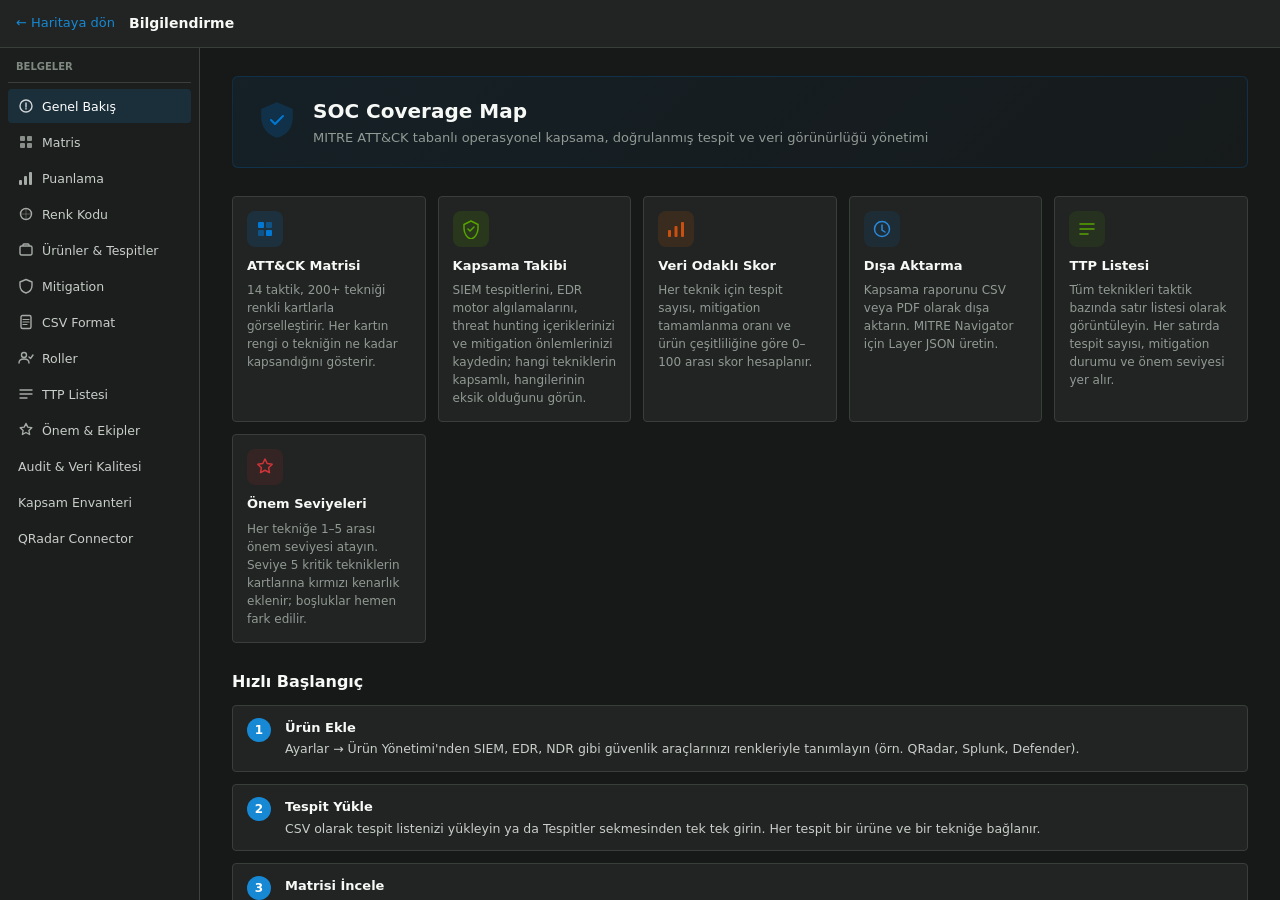
==== templates/docs.html @ 133db6a7 "refactor: 12 ekran -> 4 bolum + modal duzeltmeleri (Faz 3/4) Nav 4 bolume indirildi:   Harita     : " ====
<!DOCTYPE html>
<html lang="tr">
<head>
  <meta charset="UTF-8" />
  <meta name="viewport" content="width=device-width, initial-scale=1.0" />
  <title>Bilgilendirme — SOC Coverage Map</title>
  <link rel="icon" href="/static/favicon.svg" type="image/svg+xml" />
  <link rel="stylesheet" href="/static/styles.css?v=105" />
</head>
<body class="docs-body">
  <header class="docs-topbar">
    <a class="docs-back" href="/">&#8592; Haritaya dön</a>
    <span class="docs-title">Bilgilendirme</span>
  </header>

          <div class="wiki-shell">

            <!-- Wiki Sidebar Nav -->
            <nav class="wiki-nav">
              <div class="wiki-nav-title">Belgeler</div>
              <button class="wiki-nav-item active" data-wiki="w-overview">
                <svg width="16" height="16" viewBox="0 0 16 16" fill="none"><circle cx="8" cy="8" r="6" stroke="currentColor" stroke-width="1.4"/><path d="M8 5v4M8 10.5v.5" stroke="currentColor" stroke-width="1.4" stroke-linecap="round"/></svg>
                Genel Bakış
              </button>
              <button class="wiki-nav-item" data-wiki="w-matrix">
                <svg width="16" height="16" viewBox="0 0 16 16" fill="none"><rect x="2" y="2" width="5" height="5" rx="1" fill="currentColor" opacity=".8"/><rect x="9" y="2" width="5" height="5" rx="1" fill="currentColor" opacity=".8"/><rect x="2" y="9" width="5" height="5" rx="1" fill="currentColor" opacity=".8"/><rect x="9" y="9" width="5" height="5" rx="1" fill="currentColor" opacity=".8"/></svg>
                Matris
              </button>
              <button class="wiki-nav-item" data-wiki="w-scoring">
                <svg width="16" height="16" viewBox="0 0 16 16" fill="none"><rect x="1" y="10" width="3" height="5" rx="1" fill="currentColor"/><rect x="6" y="6" width="3" height="9" rx="1" fill="currentColor"/><rect x="11" y="2" width="3" height="13" rx="1" fill="currentColor"/></svg>
                Puanlama
              </button>
              <button class="wiki-nav-item" data-wiki="w-colors">
                <svg width="16" height="16" viewBox="0 0 16 16" fill="none"><circle cx="8" cy="8" r="5.5" stroke="currentColor" stroke-width="1.4"/><path d="M8 2.5v11M2.5 8h11" stroke="currentColor" stroke-width="1" opacity=".4"/></svg>
                Renk Kodu
              </button>
              <button class="wiki-nav-item" data-wiki="w-products">
                <svg width="16" height="16" viewBox="0 0 16 16" fill="none"><rect x="2" y="4" width="12" height="9" rx="1.5" stroke="currentColor" stroke-width="1.4"/><path d="M5 4V3a1 1 0 011-1h4a1 1 0 011 1v1" stroke="currentColor" stroke-width="1.4"/></svg>
                Ürünler & Tespitler
              </button>
              <button class="wiki-nav-item" data-wiki="w-mitigation">
                <svg width="16" height="16" viewBox="0 0 16 16" fill="none"><path d="M8 1.5L2 4v3.5c0 3.5 2.5 6.5 6 7.5 3.5-1 6-4 6-7.5V4L8 1.5z" stroke="currentColor" stroke-width="1.4" stroke-linejoin="round"/></svg>
                Mitigation
              </button>
              <button class="wiki-nav-item" data-wiki="w-csv">
                <svg width="16" height="16" viewBox="0 0 16 16" fill="none"><rect x="3" y="1.5" width="10" height="13" rx="1.5" stroke="currentColor" stroke-width="1.4"/><line x1="5" y1="5.5" x2="11" y2="5.5" stroke="currentColor" stroke-width="1.2" stroke-linecap="round"/><line x1="5" y1="8" x2="11" y2="8" stroke="currentColor" stroke-width="1.2" stroke-linecap="round"/><line x1="5" y1="10.5" x2="9" y2="10.5" stroke="currentColor" stroke-width="1.2" stroke-linecap="round"/></svg>
                CSV Format
              </button>
              <button class="wiki-nav-item" data-wiki="w-roles">
                <svg width="16" height="16" viewBox="0 0 16 16" fill="none"><circle cx="6" cy="5" r="2.5" stroke="currentColor" stroke-width="1.4"/><path d="M1 13c0-2.761 2.239-4 5-4s5 1.239 5 4" stroke="currentColor" stroke-width="1.4" stroke-linecap="round"/><path d="M11 7l1.5 1.5L15 5" stroke="currentColor" stroke-width="1.4" stroke-linecap="round" stroke-linejoin="round"/></svg>
                Roller
              </button>
              <button class="wiki-nav-item" data-wiki="w-ttp">
                <svg width="16" height="16" viewBox="0 0 16 16" fill="none"><line x1="2" y1="4" x2="14" y2="4" stroke="currentColor" stroke-width="1.4" stroke-linecap="round"/><line x1="2" y1="8" x2="14" y2="8" stroke="currentColor" stroke-width="1.4" stroke-linecap="round"/><line x1="2" y1="12" x2="9" y2="12" stroke="currentColor" stroke-width="1.4" stroke-linecap="round"/></svg>
                TTP Listesi
              </button>
              <button class="wiki-nav-item" data-wiki="w-teams">
                <svg width="16" height="16" viewBox="0 0 16 16" fill="none"><path d="M8 1.5l1.8 3.6 4 .6-2.9 2.8.7 4L8 10.5l-3.6 2 .7-4L2.2 5.7l4-.6L8 1.5z" stroke="currentColor" stroke-width="1.4" stroke-linejoin="round"/></svg>
                Önem &amp; Ekipler
              </button>
              <button class="wiki-nav-item" data-wiki="w-audit">Audit &amp; Veri Kalitesi</button>
              <button class="wiki-nav-item" data-wiki="w-scope-registry">Kapsam Envanteri</button>
              <button class="wiki-nav-item" data-wiki="w-qradar-connector">QRadar Connector</button>
            </nav>

            <!-- Wiki Content -->
            <div class="wiki-content">

              <!-- Genel Bakış -->
              <div class="wiki-page active" id="w-overview">
                <div class="wiki-hero">
                  <div class="wiki-hero-icon">
                    <svg width="40" height="40" viewBox="0 0 40 40" fill="none">
                      <path d="M20 3L5 9.5v8c0 9.5 6.25 17 15 19.5C29.75 34.5 35 27 35 17.5V9.5L20 3z" fill="#0078d4" opacity=".2" stroke="#0078d4" stroke-width="1.5"/>
                      <path d="M14 20l4 4 8-8" stroke="#0078d4" stroke-width="2" stroke-linecap="round" stroke-linejoin="round"/>
                    </svg>
                  </div>
                  <div>
                    <h1 class="wiki-hero-title">SOC Coverage Map</h1>
                    <p class="wiki-hero-sub">MITRE ATT&amp;CK tabanlı operasyonel kapsama, doğrulanmış tespit ve veri görünürlüğü yönetimi</p>
                  </div>
                </div>

                <div class="wiki-cards">
                  <div class="wiki-card">
                    <div class="wiki-card-icon" style="background:rgba(0,120,212,.15);color:#0078d4">
                      <svg width="20" height="20" viewBox="0 0 20 20" fill="none"><rect x="3" y="3" width="6" height="6" rx="1" fill="currentColor"/><rect x="11" y="3" width="6" height="6" rx="1" fill="currentColor" opacity=".5"/><rect x="3" y="11" width="6" height="6" rx="1" fill="currentColor" opacity=".5"/><rect x="11" y="11" width="6" height="6" rx="1" fill="currentColor"/></svg>
                    </div>
                    <div class="wiki-card-title">ATT&amp;CK Matrisi</div>
                    <div class="wiki-card-body">14 taktik, 200+ tekniği renkli kartlarla görselleştirir. Her kartın rengi o tekniğin ne kadar kapsandığını gösterir.</div>
                  </div>
                  <div class="wiki-card">
                    <div class="wiki-card-icon" style="background:rgba(87,163,0,.15);color:#57a300">
                      <svg width="20" height="20" viewBox="0 0 20 20" fill="none"><path d="M10 2L3 5.5v4c0 5 3.33 9.67 7 10.5 3.67-.83 7-5.5 7-10.5v-4L10 2z" stroke="currentColor" stroke-width="1.5" stroke-linejoin="round"/><path d="M7 10l2 2 4-4" stroke="currentColor" stroke-width="1.5" stroke-linecap="round" stroke-linejoin="round"/></svg>
                    </div>
                    <div class="wiki-card-title">Kapsama Takibi</div>
                    <div class="wiki-card-body">SIEM tespitlerini, EDR motor algılamalarını, threat hunting içeriklerinizi ve mitigation önlemlerinizi kaydedin; hangi tekniklerin kapsamlı, hangilerinin eksik olduğunu görün.</div>
                  </div>
                  <div class="wiki-card">
                    <div class="wiki-card-icon" style="background:rgba(202,80,16,.15);color:#ca5010">
                      <svg width="20" height="20" viewBox="0 0 20 20" fill="none"><rect x="2" y="11" width="3" height="7" rx="1" fill="currentColor"/><rect x="8.5" y="7" width="3" height="11" rx="1" fill="currentColor"/><rect x="15" y="3" width="3" height="15" rx="1" fill="currentColor"/></svg>
                    </div>
                    <div class="wiki-card-title">Veri Odaklı Skor</div>
                    <div class="wiki-card-body">Her teknik için tespit sayısı, mitigation tamamlanma oranı ve ürün çeşitliliğine göre 0–100 arası skor hesaplanır.</div>
                  </div>
                  <div class="wiki-card">
                    <div class="wiki-card-icon" style="background:rgba(0,120,212,.1);color:#2b88d8">
                      <svg width="20" height="20" viewBox="0 0 20 20" fill="none"><circle cx="10" cy="10" r="7.5" stroke="currentColor" stroke-width="1.5"/><path d="M10 6v5l3 2" stroke="currentColor" stroke-width="1.5" stroke-linecap="round"/></svg>
                    </div>
                    <div class="wiki-card-title">Dışa Aktarma</div>
                    <div class="wiki-card-body">Kapsama raporunu CSV veya PDF olarak dışa aktarın. MITRE Navigator için Layer JSON üretin.</div>
                  </div>
                  <div class="wiki-card">
                    <div class="wiki-card-icon" style="background:rgba(87,163,0,.1);color:#57a300">
                      <svg width="20" height="20" viewBox="0 0 20 20" fill="none"><line x1="3" y1="5" x2="17" y2="5" stroke="currentColor" stroke-width="1.5" stroke-linecap="round"/><line x1="3" y1="10" x2="17" y2="10" stroke="currentColor" stroke-width="1.5" stroke-linecap="round"/><line x1="3" y1="15" x2="11" y2="15" stroke="currentColor" stroke-width="1.5" stroke-linecap="round"/></svg>
                    </div>
                    <div class="wiki-card-title">TTP Listesi</div>
                    <div class="wiki-card-body">Tüm teknikleri taktik bazında satır listesi olarak görüntüleyin. Her satırda tespit sayısı, mitigation durumu ve önem seviyesi yer alır.</div>
                  </div>
                  <div class="wiki-card">
                    <div class="wiki-card-icon" style="background:rgba(209,52,56,.1);color:#d13438">
                      <svg width="20" height="20" viewBox="0 0 20 20" fill="none"><path d="M10 2l2.2 4.5 5 .7-3.6 3.5.85 5L10 13.25 5.55 15.7l.85-5L2.8 7.2l5-.7L10 2z" stroke="currentColor" stroke-width="1.5" stroke-linejoin="round"/></svg>
                    </div>
                    <div class="wiki-card-title">Önem Seviyeleri</div>
                    <div class="wiki-card-body">Her tekniğe 1–5 arası önem seviyesi atayın. Seviye 5 kritik tekniklerin kartlarına kırmızı kenarlık eklenir; boşluklar hemen fark edilir.</div>
                  </div>
                </div>

                <div class="wiki-section">
                  <h2 class="wiki-h2">Hızlı Başlangıç</h2>
                  <div class="wiki-steps">
                    <div class="wiki-step">
                      <div class="wiki-step-num">1</div>
                      <div>
                        <div class="wiki-step-title">Ürün Ekle</div>
                        <div class="wiki-step-body">Ayarlar → Ürün Yönetimi'nden SIEM, EDR, NDR gibi güvenlik araçlarınızı renkleriyle tanımlayın (örn. QRadar, Splunk, Defender).</div>
                      </div>
                    </div>
                    <div class="wiki-step">
                      <div class="wiki-step-num">2</div>
                      <div>
                        <div class="wiki-step-title">Tespit Yükle</div>
                        <div class="wiki-step-body">CSV olarak tespit listenizi yükleyin ya da Tespitler sekmesinden tek tek girin. Her tespit bir ürüne ve bir tekniğe bağlanır.</div>
                      </div>
                    </div>
                    <div class="wiki-step">
                      <div class="wiki-step-num">3</div>
                      <div>
                        <div class="wiki-step-title">Matrisi İncele</div>
                        <div class="wiki-step-body">Renklenen kartlar kapsamı gösterir. Kırmızı kenarlıklı kartlar kritik boşluk — önemli ama yetersiz kapsanmış teknikler.</div>
                      </div>
                    </div>
                    <div class="wiki-step">
                      <div class="wiki-step-num">4</div>
                      <div>
                        <div class="wiki-step-title">Mitigation Takibi Yap</div>
                        <div class="wiki-step-body">Teknik kartına tıkla → Mitigation sekmesi → ilgili mitigationları işaretle. Yeşil rozet kaç mitigationun tamamlandığını gösterir.</div>
                      </div>
                    </div>
                    <div class="wiki-step">
                      <div class="wiki-step-num">5</div>
                      <div>
                        <div class="wiki-step-title">TTP Listesi İncele</div>
                        <div class="wiki-step-body">Sol menüden TTP Listesi'ne geç — tüm teknikleri satır halinde gör, arama yap, teknik adına tıklayarak detay modalını aç.</div>
                      </div>
                    </div>
                    <div class="wiki-step">
                      <div class="wiki-step-num">6</div>
                      <div>
                        <div class="wiki-step-title">Ekip &amp; Önem Ayarla</div>
                        <div class="wiki-step-body">Ayarlar → Ekipler sekmesinden ekip adları tanımla. Teknik modalı → Admin sekmesinden önem seviyesi (1–5) ata. Mitigation girişlerinde ekibi dropdown'dan seç.</div>
                      </div>
                    </div>
                    <div class="wiki-step">
                      <div class="wiki-step-num">7</div>
                      <div>
                        <div class="wiki-step-title">Raporla</div>
                        <div class="wiki-step-body">CSV/PDF export ile yönetime sunum hazırla ya da Layer JSON ile MITRE Navigator'da görsel harita oluştur.</div>
                      </div>
                    </div>
                  </div>
                </div>
              </div>

              <!-- Matris -->
              <div class="wiki-page" id="w-matrix">
                <h1 class="wiki-page-title">Matris Görünümü</h1>
                <p class="wiki-page-lead">MITRE ATT&amp;CK Enterprise matrisini sütunlar (taktikler) ve kartlar (teknikler) olarak görselleştirir.</p>

                <div class="wiki-section">
                  <h2 class="wiki-h2">Yapı</h2>
                  <div class="wiki-matrix-demo">
                    <div class="wmd-col">
                      <div class="wmd-header">Initial Access</div>
                      <div class="wmd-card wmd-covered">
                        <div class="wmd-id">T1566</div>
                        <div class="wmd-name">Phishing</div>
                        <div class="wmd-stripe" style="background:#0078d4"></div>
                      </div>
                      <div class="wmd-card wmd-medium">
                        <div class="wmd-id">T1190</div>
                        <div class="wmd-name">Exploit Public-Facing App</div>
                      </div>
                      <div class="wmd-card wmd-empty">
                        <div class="wmd-id">T1195</div>
                        <div class="wmd-name">Supply Chain</div>
                      </div>
                    </div>
                    <div class="wmd-col">
                      <div class="wmd-header">Execution</div>
                      <div class="wmd-card wmd-covered">
                        <div class="wmd-id">T1059</div>
                        <div class="wmd-name">Command &amp; Scripting</div>
                        <div class="wmd-stripe" style="background:linear-gradient(#0078d4 50%,#57a300 50%)"></div>
                        <div class="wmd-badge">✓2</div>
                      </div>
                      <div class="wmd-card wmd-low wmd-critical">
                        <div class="wmd-id">T1203</div>
                        <div class="wmd-name">Exploitation for Execution</div>
                        <div class="wmd-exclaim">!</div>
                      </div>
                    </div>
                    <div class="wmd-col">
                      <div class="wmd-header">Persistence</div>
                      <div class="wmd-card wmd-amber">
                        <div class="wmd-id">T1053</div>
                        <div class="wmd-name">Scheduled Task/Job</div>
                      </div>
                      <div class="wmd-card wmd-empty">
                        <div class="wmd-id">T1078</div>
                        <div class="wmd-name">Valid Accounts</div>
                      </div>
                    </div>
                  </div>
                  <div class="wiki-legend-row">
                    <div class="wiki-legend-item"><div class="wiki-legend-swatch" style="background:#14181e"></div>Tespit yok</div>
                    <div class="wiki-legend-item"><div class="wiki-legend-swatch" style="background:rgb(96,74,18)"></div>Düşük (%0–40)</div>
                    <div class="wiki-legend-item"><div class="wiki-legend-swatch" style="background:rgb(176,124,30)"></div>Orta (%40)</div>
                    <div class="wiki-legend-item"><div class="wiki-legend-swatch" style="background:rgb(53,196,139)"></div>İyi kapsama (%100)</div>
                    <div class="wiki-legend-item"><div class="wiki-legend-swatch" style="border:2px solid #d13438;background:#14181e"></div>Kritik boşluk</div>
                  </div>
                </div>

                <div class="wiki-section">
                  <h2 class="wiki-h2">Kart Üzerindeki Göstergeler</h2>
                  <div class="wiki-table-wrap">
                    <table class="wiki-table">
                      <thead><tr><th>Gösterge</th><th>Anlamı</th></tr></thead>
                      <tbody>
                        <tr><td><span class="wt-badge" style="background:#57a300">✓2</span></td><td>Yeşil rozet — tamamlanan mitigation sayısı</td></tr>
                        <tr><td><span class="wt-exclaim">!</span></td><td>Kırmızı ünlem — kritik boşluk (önem ≥ 0.7 ve skor &lt; 0.35)</td></tr>
                        <tr><td><div class="wt-dots"><span class="wt-dot" style="background:#0078d4"></span><span class="wt-dot" style="background:#57a300"></span></div></td><td>Sağ alt nokta(lar) — tekniği kapsayan ürün renkleri</td></tr>
                        <tr><td><div class="wt-stripe" style="background:#ca5010"></div></td><td>Sol renkli şerit — hangi ürünlerin tespit içerdiği</td></tr>
                        <tr><td><span style="font-size:10px;opacity:.7">▶</span></td><td>Sağ üst küçük ok — kartta alt teknikler (subtechnik) var; tıklayınca açılır / kapanır</td></tr>
                      </tbody>
                    </table>
                  </div>
                </div>

                <div class="wiki-section">
                  <h2 class="wiki-h2">Alt Teknikler (Subteknikler)</h2>
                  <div class="wiki-info-box">
                    <p>Alt teknikleri olan kartlarda sağ üst köşede küçük <strong>▶</strong> oku gösterilir. Karta tıklayınca alt teknikler kartın altında açılır; ok 90° döner. Tekrar tıklayınca kapanır.</p>
                    <p>Filter bar'daki <strong>"Hepsini Aç"</strong> butonu tüm alt teknikleri aynı anda açar; tekrar basınca hepsini kapatır. Her yeni arama sonrasında buton "Hepsini Aç" konumuna sıfırlanır.</p>
                    <p><em>Not:</em> Alt tekniklerin kapsama sayımı ebeveyn teknikten bağımsızdır — alt tekniğe eklenen tespit ve mitigationlar yalnızca o alt tekniğin skoruna katkı sağlar.</p>
                  </div>
                </div>

                <div class="wiki-section">
                  <h2 class="wiki-h2">Arama &amp; Filtre</h2>
                  <div class="wiki-info-box">
                    <p><strong>Arama:</strong> Teknik adı veya ID girin (örn. <code>T1059</code>, <code>powershell</code>). Eşleşmeyen teknikler gizlenir.</p>
                    <p><strong>Ürün filtresi:</strong> Üst bardaki renkli ürün adlarına tıklayarak sadece belirli ürünlerin tespitlerini taşıyan teknikleri görün. <strong>Tümü</strong>'ne basarak sıfırlayın.</p>
                  </div>
                </div>
              </div>

              <!-- Puanlama -->
              <div class="wiki-page" id="w-scoring">
                <h1 class="wiki-page-title">Puanlama Sistemi</h1>
                <p class="wiki-page-lead">Her teknik için 0–1 arasında bir skor hesaplanır. Bu skor kart rengini ve "kritik boşluk" etiketini belirler.</p>
                <div class="wiki-warning"><strong>Bu puan operasyonel olgunluk göstergesidir.</strong> Tespit sayısı, mitigation kapsamı ve ürün çeşitliliğinden türetilir; tek başına bir tespitin gerçekten çalıştığının kanıtı değildir.</div>

                <div class="wiki-section">
                  <h2 class="wiki-h2">Formül</h2>
                  <div class="wiki-formula">
                    <div class="wf-row">
                      <div class="wf-term">
                        <div class="wf-label">Tespit Skoru</div>
                        <div class="wf-eq"><code>min(tespit_sayısı / eşik, 1.0)</code></div>
                        <div class="wf-note">Varsayılan eşik: 10 tespit</div>
                      </div>
                      <div class="wf-weight" style="color:#4f86c6">× 0.50</div>
                    </div>
                    <div class="wf-plus">+</div>
                    <div class="wf-row">
                      <div class="wf-term">
                        <div class="wf-label">Mitigation Skoru</div>
                        <div class="wf-eq"><code>min(tamamlanan / toplam, 1.0)</code></div>
                        <div class="wf-note">Toplam: tekniğe bağlı MITRE mitigation sayısı</div>
                      </div>
                      <div class="wf-weight" style="color:#35c48b">× 0.30</div>
                    </div>
                    <div class="wf-plus">+</div>
                    <div class="wf-row">
                      <div class="wf-term">
                        <div class="wf-label">Çeşitlilik Skoru</div>
                        <div class="wf-eq"><code>min(ürün_sayısı / 2, 1.0)</code></div>
                        <div class="wf-note">2 veya daha fazla farklı ürünle maksimum puan</div>
                      </div>
                      <div class="wf-weight" style="color:#ca5010">× 0.20</div>
                    </div>
                    <div class="wf-result">
                      <span>= Nihai Skor</span>
                      <span class="wf-range">( 0.0 — 1.0 )</span>
                    </div>
                  </div>
                </div>

                <div class="wiki-section">
                  <h2 class="wiki-h2">Örnek Hesaplamalar</h2>
                  <div class="wiki-examples">
                    <div class="wx-card">
                      <div class="wx-title">Başlangıç Seviyesi</div>
                      <div class="wx-row"><span>3 tespit</span><div class="wx-bar"><div style="width:15%;background:#4f86c6"></div></div><span>%15</span></div>
                      <div class="wx-row"><span>0 mitigation</span><div class="wx-bar"><div style="width:0%;background:#35c48b"></div></div><span>%0</span></div>
                      <div class="wx-row"><span>1 ürün</span><div class="wx-bar"><div style="width:10%;background:#ca5010"></div></div><span>%10</span></div>
                      <div class="wx-total" style="background:rgb(60,55,20)">Skor: ~0.25 <span>■ Amber'e yakın</span></div>
                    </div>
                    <div class="wx-card">
                      <div class="wx-title">Orta Seviye</div>
                      <div class="wx-row"><span>5 tespit</span><div class="wx-bar"><div style="width:25%;background:#4f86c6"></div></div><span>%25</span></div>
                      <div class="wx-row"><span>2 mitigation</span><div class="wx-bar"><div style="width:12%;background:#35c48b"></div></div><span>%12</span></div>
                      <div class="wx-row"><span>2 ürün</span><div class="wx-bar"><div style="width:20%;background:#ca5010"></div></div><span>%20</span></div>
                      <div class="wx-total" style="background:rgb(110,95,25)">Skor: ~0.57 <span>■ Yeşile gidiyor</span></div>
                    </div>
                    <div class="wx-card">
                      <div class="wx-title">Tam Kapsama</div>
                      <div class="wx-row"><span>10+ tespit</span><div class="wx-bar"><div style="width:50%;background:#4f86c6"></div></div><span>%50</span></div>
                      <div class="wx-row"><span>Tüm mitigationlar</span><div class="wx-bar"><div style="width:30%;background:#35c48b"></div></div><span>%30</span></div>
                      <div class="wx-row"><span>2+ ürün</span><div class="wx-bar"><div style="width:20%;background:#ca5010"></div></div><span>%20</span></div>
                      <div class="wx-total" style="background:rgb(35,140,95)">Skor: 1.00 <span>■ Tam yeşil</span></div>
                    </div>
                  </div>
                </div>

                <div class="wiki-section">
                  <h2 class="wiki-h2">Teknik Bazlı Yapılandırma</h2>
                  <div class="wiki-info-box">
                    <p>Her teknik için varsayılan eşik değerleri admin panelinden özelleştirilebilir. Teknik kartına tıklayın → <strong>Admin</strong> sekmesi → <em>Önem Derecesi</em> ve <em>Tespit Eşiği</em> alanlarını düzenleyin.</p>
                    <p>Önem derecesi <strong>≥ 0.7</strong> olan bir tekniğin skoru <strong>&lt; 0.35</strong> ise kırmızı kenarlıklı <em>kritik boşluk</em> etiketi alır.</p>
                  </div>
                </div>
              </div>

              <!-- Renk Kodu -->
              <div class="wiki-page" id="w-colors">
                <h1 class="wiki-page-title">Renk Kodu</h1>
                <p class="wiki-page-lead">Teknik kartlarının arka plan rengi, o tekniğin hesaplanan skoruna göre 3 bölgeli bir geçiş izler.</p>
                <div class="wiki-warning">Aşağıdaki geçiş <strong>Operasyonel</strong> Matrix modu içindir. Validated Detection, Data Visibility ve Combined modları kendi lejantlarını kullanır.</div>

                <div class="wiki-section">
                  <div class="wiki-gradient-bar">
                    <div class="wgb-track">
                      <div class="wgb-fill"></div>
                      <div class="wgb-marker" style="left:0%"><div class="wgb-label">0.0</div></div>
                      <div class="wgb-marker" style="left:40%"><div class="wgb-label">0.40</div></div>
                      <div class="wgb-marker" style="left:100%"><div class="wgb-label">1.0</div></div>
                    </div>
                    <div class="wgb-zones">
                      <div class="wgb-zone" style="width:40%">
                        <span>Koyu gri → Amber</span>
                        <span class="wgb-zone-sub">Kapsanmamış / Düşük</span>
                      </div>
                      <div class="wgb-zone" style="width:60%;border-left:1px solid var(--d-border)">
                        <span>Amber → Yeşil</span>
                        <span class="wgb-zone-sub">İyi kapsama</span>
                      </div>
                    </div>
                  </div>
                </div>

                <div class="wiki-section">
                  <h2 class="wiki-h2">RGBA Şeffaflık Sistemi</h2>
                  <div class="wiki-info-box">
                    <p>Kart arka plan rengi doğrudan solid bir renk değil, <strong>%20 opaklıkta</strong> bir RGBA katmanıdır. Bu sayede:</p>
                    <ul class="wiki-ul">
                      <li>Karanlık arka plan (%80) korunur — kartlar okunabilir kalır</li>
                      <li>Çok sayıda kart aynı anda ekranda olduğunda göz yorulmaz</li>
                      <li>Ürün rengi şeridi ile arka plan rengi aynı anda görülebilir</li>
                    </ul>
                    <p>Örneğin tam yeşil <code>rgb(48,165,122)</code> rengi %20 opaklıkta uygulanır: <code>rgba(48,165,122, 0.20)</code>.</p>
                  </div>
                </div>

                <div class="wiki-section">
                  <h2 class="wiki-h2">Renk Örnekleri</h2>
                  <div class="wiki-color-samples">
                    <div class="wcs-item">
                      <div class="wcs-swatch" style="background:rgb(20,26,34)"></div>
                      <div class="wcs-info">
                        <div class="wcs-score">Skor: 0.00</div>
                        <div class="wcs-desc">Hiç tespit yok, mitigation yok. Tamamen koyu arka plan.</div>
                      </div>
                    </div>
                    <div class="wcs-item">
                      <div class="wcs-swatch" style="background:rgba(176,124,30,0.20)"></div>
                      <div class="wcs-info">
                        <div class="wcs-score">Skor: 0.20</div>
                        <div class="wcs-desc">1–2 tespit. Hafif amber tonu — %20 opaklık.</div>
                      </div>
                    </div>
                    <div class="wcs-item">
                      <div class="wcs-swatch" style="background:rgba(176,124,30,0.55)"></div>
                      <div class="wcs-info">
                        <div class="wcs-score">Skor: 0.40</div>
                        <div class="wcs-desc">~4 tespit veya bazı mitigationlar. Daha belirgin amber, orta kapsama.</div>
                      </div>
                    </div>
                    <div class="wcs-item">
                      <div class="wcs-swatch" style="background:rgba(48,165,122,0.20)"></div>
                      <div class="wcs-info">
                        <div class="wcs-score">Skor: 0.70</div>
                        <div class="wcs-desc">6–7 tespit + bazı mitigationlar. Cool green tonu <code>rgba(48,165,122,0.20)</code>.</div>
                      </div>
                    </div>
                    <div class="wcs-item">
                      <div class="wcs-swatch" style="background:rgba(48,165,122,0.55)"></div>
                      <div class="wcs-info">
                        <div class="wcs-score">Skor: 1.00</div>
                        <div class="wcs-desc">10+ tespit, tüm mitigationlar, 2+ ürün. Güçlü yeşil.</div>
                      </div>
                    </div>
                  </div>
                </div>

                <div class="wiki-section">
                  <h2 class="wiki-h2">Hover Tooltip</h2>
                  <div class="wiki-info-box">
                    <p>Herhangi bir teknik kartın üzerine geldiğinizde bir tooltip açılır ve skor bileşenlerini ayrı ayrı gösterir:</p>
                    <div class="wtt-demo">
                      <div class="wtt-row"><span class="wtt-lbl">Tespit</span><div class="wtt-bar"><div style="width:60%;background:#4f86c6"></div></div><span>6/10</span></div>
                      <div class="wtt-row"><span class="wtt-lbl">Mitigation</span><div class="wtt-bar"><div style="width:40%;background:#35c48b"></div></div><span>2/5</span></div>
                      <div class="wtt-divider"></div>
                      <div class="wtt-row"><span class="wtt-lbl">Toplam Skor</span><span style="font-weight:600;color:#fff">52</span></div>
                    </div>
                  </div>
                </div>
              </div>

              <!-- Ürünler & Tespitler -->
              <div class="wiki-page" id="w-products">
                <h1 class="wiki-page-title">Ürünler &amp; Tespitler</h1>
                <p class="wiki-page-lead">Ürünler güvenlik araçlarınızı (SIEM, EDR, NDR…) temsil eder. Tespitler ise bu araçlardaki detection içeriklerini MITRE tekniklerine bağlar.</p>

                <div class="wiki-section">
                  <h2 class="wiki-h2">Ürün Ekleme</h2>
                  <div class="wiki-steps">
                    <div class="wiki-step">
                      <div class="wiki-step-num">1</div>
                      <div>Sol menüden <strong>Ayarlar</strong> → <strong>Ürün Yönetimi</strong> sekmesine gidin.</div>
                    </div>
                    <div class="wiki-step">
                      <div class="wiki-step-num">2</div>
                      <div>Ürün adını yazın (örn. <em>QRadar</em>, <em>Splunk</em>, <em>Defender</em>) ve bir renk seçin.</div>
                    </div>
                    <div class="wiki-step">
                      <div class="wiki-step-num">3</div>
                      <div><strong>Ekle</strong> butonuna tıklayın. Ürün matristeki legend'da görünür ve tespitlerle ilişkilendirilebilir hale gelir.</div>
                    </div>
                  </div>
                  <div class="wiki-tip">
                    <svg width="14" height="14" viewBox="0 0 14 14" fill="none"><circle cx="7" cy="7" r="6" stroke="#0078d4" stroke-width="1.2"/><path d="M7 4.5v3.5M7 9.5v.5" stroke="#0078d4" stroke-width="1.2" stroke-linecap="round"/></svg>
                    Ürün renkleri matristeki sol şerit ve alt noktalarda kullanılır. Birbirinden ayrışan renkler seçmek okunabilirliği artırır.
                  </div>
                </div>

                <div class="wiki-section">
                  <h2 class="wiki-h2">Tespit Ekleme (Tek Tek)</h2>
                  <p class="wiki-p">Sol menüden <strong>Tespitler</strong> sekmesine gidin. Üstteki forma tespit adı, ürün ve teknik ID'sini girerek ekleyin.</p>
                  <div class="wiki-table-wrap">
                    <table class="wiki-table">
                      <thead><tr><th>Alan</th><th>Açıklama</th><th>Örnek</th></tr></thead>
                      <tbody>
                        <tr><td>Tespit Adı</td><td>Tespiti tanımlayan başlık</td><td><code>Suspicious PowerShell Execution</code></td></tr>
                        <tr><td>Kaynak / Ürün</td><td>Tespitin bulunduğu araç</td><td><code>QRadar</code></td></tr>
                        <tr><td>Teknik ID</td><td>MITRE ATT&amp;CK teknik kodu</td><td><code>T1059.001</code></td></tr>
                      </tbody>
                    </table>
                  </div>
                </div>

                <div class="wiki-section">
                  <h2 class="wiki-h2">Bir Tekniği Birden Fazla Tespitle İlişkilendirme</h2>
                  <div class="wiki-info-box">
                    <p>Bir tespit birden fazla teknikle ilişkilendirilebilir. Tespitler sayfasında tespit satırındaki <strong>+ Teknik Ekle</strong> alanını kullanın veya CSV'de aynı tespit adını farklı tekniklerle tekrarlayın.</p>
                  </div>
                </div>
              </div>

              <!-- Mitigation -->
              <div class="wiki-page" id="w-mitigation">
                <h1 class="wiki-page-title">Mitigation Takibi</h1>
                <p class="wiki-page-lead">MITRE ATT&amp;CK'ta her teknik için önerilen önlemler (mitigations) tanımlıdır. Bu araç, hangi önlemlerin uygulandığını takip etmenize olanak tanır.</p>

                <div class="wiki-section">
                  <h2 class="wiki-h2">Mitigation Nedir?</h2>
                  <div class="wiki-info-box">
                    <p>MITRE, her teknik için saldırıyı zorlaştıracak kontroller tanımlar. Örneğin <strong>T1059 (Command &amp; Scripting)</strong> için önerilen mitigationlar şunlardır:</p>
                    <ul class="wiki-ul">
                      <li><strong>M1038</strong> — Execution Prevention (uygulama beyaz listesi)</li>
                      <li><strong>M1026</strong> — Privileged Account Management</li>
                      <li><strong>M1049</strong> — Antivirus / Antimalware</li>
                    </ul>
                    <p>Mitigation adına tıklayınca açılan popup MITRE'nin tam açıklamasını ve resmi bağlantısını gösterir.</p>
                  </div>
                </div>

                <div class="wiki-section">
                  <h2 class="wiki-h2">Entry-Based Takip</h2>
                  <div class="wiki-info-box">
                    <p>Mitigation takibi <strong>onay kutusu</strong> değil, <strong>kayıt girişi</strong> tabanlıdır. Bir mitigation için kayıt eklediğinizde (ekip + yorum) sistem o mitigationu <em>tamamlandı</em> sayar ve skora yansıtır.</p>
                    <p>Bu sayede "kim, ne zaman, hangi ekip" gibi bilgiler kayıt altına alınır ve audit trail oluşturulur.</p>
                  </div>
                </div>

                <div class="wiki-section">
                  <h2 class="wiki-h2">Nasıl Kayıt Eklenir?</h2>
                  <div class="wiki-steps">
                    <div class="wiki-step">
                      <div class="wiki-step-num">1</div>
                      <div>Matris'te bir teknik kartına tıklayın → modal açılır.</div>
                    </div>
                    <div class="wiki-step">
                      <div class="wiki-step-num">2</div>
                      <div><strong>Mitigation</strong> sekmesine geçin. Teknikle ilişkili MITRE mitigationları listelenir.</div>
                    </div>
                    <div class="wiki-step">
                      <div class="wiki-step-num">3</div>
                      <div>Bir mitigation için <strong>Ekip</strong> dropdown'ından sorumlu ekibi seçin (Ayarlar → Ekipler'de tanımlıdır), <strong>Yorum</strong> alanına açıklama girin ve <strong>Kaydet</strong>'e tıklayın.</div>
                    </div>
                    <div class="wiki-step">
                      <div class="wiki-step-num">4</div>
                      <div>Kaydedilen giriş mitigationun altında listelenir. İlk kayıt sonrasında o mitigation <em>tamamlandı</em> sayılır ve teknik skoru artar.</div>
                    </div>
                  </div>
                </div>

                <div class="wiki-section">
                  <h2 class="wiki-h2">Mitigation Listesi Sayfası</h2>
                  <div class="wiki-info-box">
                    <p>Sol menüden <strong>Mitigation</strong> sekmesine gidin. Tüm MITRE mitigationlarını, hangi tekniklerde geçtiklerini ve ekibinizin eklediği kayıtları tek sayfada görürsünüz.</p>
                    <p>Mitigation adına tıklayınca açılan popup tam açıklamayı ve MITRE bağlantısını gösterir. Teknik adlarına tıklayarak o tekniğin modalını açabilirsiniz.</p>
                  </div>
                </div>

                <div class="wiki-section">
                  <h2 class="wiki-h2">Skor Etkisi</h2>
                  <div class="wiki-formula" style="padding:14px 16px">
                    <div class="wf-row">
                      <div class="wf-term">
                        <div class="wf-label">Mitigation Skoru</div>
                        <div class="wf-eq"><code>tamamlanan_mitigation / tekniğin_toplam_mitigationı</code></div>
                      </div>
                      <div class="wf-weight" style="color:#35c48b">× 0.30</div>
                    </div>
                  </div>
                  <p class="wiki-p" style="margin-top:10px">Bir tekniğin 5 mitigationundan 5'ini de kayıt altına alırsanız mitigation katkısı maksimum olur ve skor 0.30 puan artar.</p>
                </div>
              </div>

              <!-- CSV Format -->
              <div class="wiki-page" id="w-csv">
                <h1 class="wiki-page-title">CSV Format &amp; Toplu Yükleme</h1>
                <p class="wiki-page-lead">Mevcut SIEM tespit listelerini CSV olarak yükleyerek tüm tespitleri tek seferde içe aktarabilirsiniz.</p>

                <div class="wiki-section">
                  <h2 class="wiki-h2">Gerekli Sütunlar</h2>
                  <div class="wiki-table-wrap">
                    <table class="wiki-table">
                      <thead><tr><th>Sütun</th><th>Zorunlu</th><th>Açıklama</th></tr></thead>
                      <tbody>
                        <tr><td><code>name</code></td><td><span class="wt-required">Evet</span></td><td>Tespit adı (benzersiz olması önerilir)</td></tr>
                        <tr><td><code>tactic</code></td><td><span class="wt-optional">Hayır</span></td><td>MITRE taktiği (örn. <code>Execution</code>)</td></tr>
                        <tr><td><code>tech</code></td><td><span class="wt-required">Evet</span></td><td>Teknik ID (örn. <code>T1059</code> veya <code>T1059.001</code>)</td></tr>
                        <tr><td><code>source</code></td><td><span class="wt-required">Evet</span></td><td>Ürün adı — Ayarlar'da tanımlı adla birebir eşleşmeli</td></tr>
                      </tbody>
                    </table>
                  </div>
                </div>

                <div class="wiki-section">
                  <h2 class="wiki-h2">Örnek CSV</h2>
                  <pre class="wiki-code">name,tactic,tech,source
Suspicious PowerShell Execution,Execution,T1059.001,QRadar
Mimikatz Detected,Credential Access,T1003.001,Splunk
Scheduled Task Created,Persistence,T1053.005,QRadar
Suspicious Network Scan,Discovery,T1046,Defender
Lateral Movement via SMB,Lateral Movement,T1021.002,Splunk
Malicious Macro Detected,Execution,T1566.001,QRadar</pre>
                </div>

                <div class="wiki-section">
                  <h2 class="wiki-h2">Yükleme Adımları</h2>
                  <div class="wiki-steps">
                    <div class="wiki-step">
                      <div class="wiki-step-num">1</div>
                      <div>Ayarlar → <strong>CSV Yükleme</strong> sekmesine gidin.</div>
                    </div>
                    <div class="wiki-step">
                      <div class="wiki-step-num">2</div>
                      <div>Dosyayı seçin ve <strong>Yükle</strong> butonuna tıklayın.</div>
                    </div>
                    <div class="wiki-step">
                      <div class="wiki-step-num">3</div>
                      <div>Mevcut tespitlerle çakışan satırlar atlanır (deduplication). Yükleme sonucunda kaç tespitin eklendiği raporlanır.</div>
                    </div>
                  </div>
                  <div class="wiki-tip">
                    <svg width="14" height="14" viewBox="0 0 14 14" fill="none"><circle cx="7" cy="7" r="6" stroke="#0078d4" stroke-width="1.2"/><path d="M7 4.5v3.5M7 9.5v.5" stroke="#0078d4" stroke-width="1.2" stroke-linecap="round"/></svg>
                    <code>source</code> alanındaki değer, Ayarlar → Ürün Yönetimi'nde tanımlı ürün adıyla <strong>büyük/küçük harf dahil birebir</strong> eşleşmelidir. Eşleşmeyen satırlar yüklenir ama kart rengine katkı sağlamaz.
                  </div>
                </div>

                <div class="wiki-section">
                  <h2 class="wiki-h2">Dışa Aktarma</h2>
                  <div class="wiki-table-wrap">
                    <table class="wiki-table">
                      <thead><tr><th>Format</th><th>İçerik</th><th>Kullanım</th></tr></thead>
                      <tbody>
                        <tr><td><strong>CSV Export</strong></td><td>Tüm teknikler, skor, tespit sayısı, ürünler</td><td>Excel analizi, raporlama</td></tr>
                        <tr><td><strong>PDF Export</strong></td><td>Özet tablo + metrikler</td><td>Yönetim sunumu</td></tr>
                        <tr><td><strong>Layer JSON</strong></td><td>MITRE Navigator uyumlu katman</td><td>Navigator'da görsel harita</td></tr>
                      </tbody>
                    </table>
                  </div>
                </div>
              </div>

              <!-- Roller -->
              <div class="wiki-page" id="w-roles">
                <h1 class="wiki-page-title">Kullanıcı Rolleri</h1>
                <p class="wiki-page-lead">Üç yetki seviyesi vardır. Her kullanıcı yalnızca rolüne uygun işlemleri gerçekleştirebilir.</p>

                <div class="wiki-section">
                  <div class="wiki-table-wrap">
                    <table class="wiki-table">
                      <thead>
                        <tr>
                          <th>Özellik</th>
                          <th><span class="role-badge role-viewer">viewer</span></th>
                          <th><span class="role-badge role-editor">editor</span></th>
                          <th><span class="role-badge role-admin">admin</span></th>
                        </tr>
                      </thead>
                      <tbody>
                        <tr><td>Matrisi görüntüleme</td><td class="tc">✓</td><td class="tc">✓</td><td class="tc">✓</td></tr>
                        <tr><td>Teknik detay modalı</td><td class="tc">✓</td><td class="tc">✓</td><td class="tc">✓</td></tr>
                        <tr><td>Mitigation işaretleme</td><td class="tc">—</td><td class="tc">✓</td><td class="tc">✓</td></tr>
                        <tr><td>Tespit ekleme / silme</td><td class="tc">—</td><td class="tc">✓</td><td class="tc">✓</td></tr>
                        <tr><td>CSV yükleme</td><td class="tc">—</td><td class="tc">✓</td><td class="tc">✓</td></tr>
                        <tr><td>Ürün ekleme / silme</td><td class="tc">—</td><td class="tc">—</td><td class="tc">✓</td></tr>
                        <tr><td>Ekipler yönetimi</td><td class="tc">—</td><td class="tc">—</td><td class="tc">✓</td></tr>
                        <tr><td>Kullanıcı yönetimi</td><td class="tc">—</td><td class="tc">—</td><td class="tc">✓</td></tr>
                        <tr><td>Audit log görüntüleme</td><td class="tc">—</td><td class="tc">—</td><td class="tc">✓</td></tr>
                        <tr><td>Veri sıfırlama</td><td class="tc">—</td><td class="tc">—</td><td class="tc">✓</td></tr>
                        <tr><td>Teknik yapılandırma</td><td class="tc">—</td><td class="tc">—</td><td class="tc">✓</td></tr>
                      </tbody>
                    </table>
                  </div>
                </div>

                <div class="wiki-section">
                  <h2 class="wiki-h2">Kullanıcı Ekleme</h2>
                  <div class="wiki-info-box">
                    <p>Ayarlar → <strong>Kullanıcılar</strong> sekmesi (yalnızca admin görür). Kullanıcı adı, şifre ve rol seçilerek eklenebilir. Şifreler bcrypt ile saklanır.</p>
                  </div>
                </div>

                <div class="wiki-section">
                  <h2 class="wiki-h2">Audit Log</h2>
                  <div class="wiki-info-box">
                    <p>Ayarlar → <strong>Audit Log</strong> (yalnızca admin). Tespit ekleme/silme, mitigation işaretleme gibi tüm yazma işlemleri tarih, kullanıcı ve işlem detayıyla kaydedilir.</p>
                  </div>
                </div>
              </div>

              <!-- TTP Listesi -->
              <div class="wiki-page" id="w-ttp">
                <h1 class="wiki-page-title">TTP Listesi</h1>
                <p class="wiki-page-lead">Tüm MITRE ATT&amp;CK tekniklerini matris yerine satır halinde, taktik bazlı gruplandırılmış liste olarak görüntüleyen panel.</p>

                <div class="wiki-section">
                  <h2 class="wiki-h2">Panel Açıklaması</h2>
                  <div class="wiki-info-box">
                    <p>Sol menüden <strong>TTP Listesi</strong>'ne tıklayın. Teknikler her taktik için ayrı bir bölüm halinde sıralanır. Her satırda şu bilgiler yer alır:</p>
                    <ul class="wiki-ul">
                      <li><strong>ID</strong> — Teknik kodu (T1059 gibi)</li>
                      <li><strong>Teknik Adı</strong> — Tıklanabilir; detay modalını açar</li>
                      <li><strong>Taktik</strong> — Tekniğin ait olduğu ATT&amp;CK taktiği</li>
                      <li><strong>Tespit</strong> — Kayıtlı tespit sayısı</li>
                      <li><strong>Mitigation</strong> — Tamamlanan / toplam mitigation oranı</li>
                      <li><strong>Önem</strong> — Atanmış önem seviyesi (1–5)</li>
                    </ul>
                  </div>
                </div>

                <div class="wiki-section">
                  <h2 class="wiki-h2">Satır Renkleri</h2>
                  <div class="wiki-info-box">
                    <p>Her taktik başlığı satırı, o taktiğin ortalama kapsama skoru oranında hafif renklendirilir — aynı RGBA %20 sistemi kullanılır. Düşük kapsanan taktikler koyu, iyi kapsananlar yeşil tona yakın görünür.</p>
                  </div>
                </div>

                <div class="wiki-section">
                  <h2 class="wiki-h2">Arama</h2>
                  <div class="wiki-info-box">
                    <p>Panelin üstündeki arama kutusu teknik adı ve ID'ye göre anlık filtreler. Arama sonuçlarında sadece eşleşen teknikler görünür; boş kalan taktik grupları otomatik gizlenir.</p>
                  </div>
                </div>

                <div class="wiki-section">
                  <h2 class="wiki-h2">Detay Modalı</h2>
                  <div class="wiki-info-box">
                    <p>Teknik adına tıklandığında matristeki kart tıklamasıyla aynı detay modalı açılır — tespitler, mitigationlar ve admin ayarları sekmeleriyle tam erişim sağlanır.</p>
                  </div>
                </div>
              </div>

              <!-- Önem & Ekipler -->
              <div class="wiki-page" id="w-teams">
                <h1 class="wiki-page-title">Önem Seviyeleri &amp; Ekipler</h1>
                <p class="wiki-page-lead">Her tekniğe 1–5 arası önem derecesi atayabilir, mitigation girişlerini sorumlu ekiplere bağlayabilirsiniz.</p>

                <div class="wiki-section">
                  <h2 class="wiki-h2">Önem Seviyesi</h2>
                  <div class="wiki-info-box">
                    <p>Teknik modalı → <strong>Admin</strong> sekmesi → <em>Önem Derecesi</em> alanı. 1–5 arası bir değer girin:</p>
                    <ul class="wiki-ul">
                      <li><span class="importance-badge imp-level-1" style="display:inline-block;padding:1px 7px;border-radius:3px;font-size:11px;background:rgba(120,120,120,.15);border:1px solid #888;color:#aaa">1 — Düşük</span> — izlemesi yararlı ama öncelikli değil</li>
                      <li><span class="importance-badge imp-level-2" style="display:inline-block;padding:1px 7px;border-radius:3px;font-size:11px;background:rgba(0,120,212,.15);border:1px solid #0078d4;color:#2b88d8">2 — Orta-Düşük</span> — standart takip</li>
                      <li><span class="importance-badge imp-level-3" style="display:inline-block;padding:1px 7px;border-radius:3px;font-size:11px;background:rgba(202,80,16,.15);border:1px solid #ca5010;color:#e07840">3 — Orta</span> — dikkat gerektiren teknikler</li>
                      <li><span class="importance-badge imp-level-4" style="display:inline-block;padding:1px 7px;border-radius:3px;font-size:11px;background:rgba(230,120,0,.15);border:1px solid #e67800;color:#e69000">4 — Yüksek</span> — öncelikli kapsanmalı</li>
                      <li><span class="importance-badge imp-level-5" style="display:inline-block;padding:1px 7px;border-radius:3px;font-size:11px;background:rgba(209,52,56,.15);border:1px solid #d13438;color:#d13438">5 — Kritik</span> — kapsanmamışsa kırmızı kenarlık gösterilir</li>
                    </ul>
                    <p>Seviye 5 atanmış ve skoru &lt; 0.35 olan teknikler matris kartlarında <strong>kırmızı kenarlık (kritik boşluk)</strong> ile işaretlenir.</p>
                  </div>
                </div>

                <div class="wiki-section">
                  <h2 class="wiki-h2">Ekip Yönetimi</h2>
                  <div class="wiki-info-box">
                    <p>Ekipler <strong>Ayarlar → Ekipler</strong> sekmesinde (yalnızca admin) oluşturulur. Ekip adı girilip <strong>Ekle</strong> butonuna tıklanır.</p>
                    <p>Oluşturulan ekipler, mitigation kayıt girişlerindeki <strong>Ekip</strong> dropdown'unda otomatik olarak listelenir. Bu sayede her mitigation girişi için hangi ekibin sorumlu olduğu izlenebilir.</p>
                  </div>
                </div>

                <div class="wiki-section">
                  <h2 class="wiki-h2">Mitigation Girişinde Ekip Seçimi</h2>
                  <div class="wiki-steps">
                    <div class="wiki-step">
                      <div class="wiki-step-num">1</div>
                      <div>Ayarlar → <strong>Ekipler</strong> sekmesinden ekibinizi önce tanımlayın (örn. <em>SOC Ekibi</em>, <em>Güvenlik Mimarisi</em>).</div>
                    </div>
                    <div class="wiki-step">
                      <div class="wiki-step-num">2</div>
                      <div>Teknik modalı → <strong>Mitigation</strong> sekmesinde, bir mitigation için <strong>Ekip</strong> dropdown'ından sorumlu ekibi seçin.</div>
                    </div>
                    <div class="wiki-step">
                      <div class="wiki-step-num">3</div>
                      <div>Yorum alanını doldurup kaydedin. Girişiniz Mitigation Listesi sayfasındaki Ekip/Yorum kolonunda görünür.</div>
                    </div>
                  </div>
                </div>
              </div>

              <!-- Audit ve Veri Kalitesi -->
              <div class="wiki-page" id="w-audit">
                <h1 class="wiki-page-title">Audit &amp; Veri Kalitesi</h1>
                <p class="wiki-page-lead">KPI'nın güvenilirliği yalnızca sonuçtan değil, sonuca götüren değişikliklerin izlenebilirliğinden gelir.</p>

                <div class="wiki-section">
                  <h2 class="wiki-h2">Audit Zinciri</h2>
                  <div class="wiki-info-box">
                    <p>Kritik işlemler; kullanıcı, zaman, istek kimliği, işlem türü, hedef kayıt, önceki/yeni değer ve zincir hash'i ile kaydedilir. Her kayıt önceki kaydın hash'ine bağlıdır; zincir doğrulama ekranı olası bütünlük sorunlarını gösterir.</p>
                    <p>Audit kayıtları normal uygulama akışında güncellenmez veya silinmez. Düzeltmeler yeni bir işlem olarak iz bırakır.</p>
                  </div>
                </div>

                <div class="wiki-section">
                  <h2 class="wiki-h2">Veri Kalitesi Kontrolleri</h2>
                  <ul class="wiki-ul">
                    <li>Kanıtsız veya süresi geçmiş doğrulamalar.</li>
                    <li>Sahipsiz detection ve telemetry kayıtları.</li>
                    <li>Eksik data component eşleşmeleri ve düşük kalite puanları.</li>
                    <li>Ürün kataloğunda bulunmayan kaynaklar ve geçersiz taktik değerleri.</li>
                  </ul>
                  <div class="wiki-warning"><strong>Önerilen yönetişim:</strong> ölçümü hazırlayan ile profili onaylayan kişi farklı olmalı; kritik açıklar Aksiyon Planı'nda sahip ve hedef tarihle takip edilmelidir.</div>
                </div>

                <div class="wiki-section">
                  <h2 class="wiki-h2">Kanıt Paketi</h2>
                  <div class="wiki-info-box">
                    <p><strong>Audit → Kanıt Paketi</strong>, ekrandaki filtreleri kullanarak JSON formatında bir denetim paketi üretir. Paket; manifest, kayıtlar, kaynak zincirin doğrulama sonucu, zincir başı hash'i ve paket SHA-256 hash'ini içerir.</p>
                    <p>Bağımsız doğrulamada önce <code>export_hash</code> alanı hariç paket içeriği anahtarları sıralı ve boşluksuz JSON olarak serileştirilir; ardından SHA-256 hesaplanır. Sonuç dosyadaki <code>export_hash</code> ile aynı olmalıdır.</p>
                  </div>
                  <div class="wiki-warning">Filtrelenmiş paket zincirin yalnızca seçilen kayıtlarını taşır. Manifestteki <strong>audit_chain</strong> alanı ise paket oluşturulduğu anda kaynak veritabanındaki tam zincirin durumunu bildirir.</div>
                </div>
              </div>

              <div class="wiki-page" id="w-scope-registry">
                <h1 class="wiki-page-title">Kapsam Envanteri</h1>
                <p class="wiki-page-lead">KPI ölçümünün hangi ortam ve varlık grubu için geçerli olduğunu, o grubu hangi ürünlerin nasıl izlediğini kayıt altına alır.</p>

                <div class="wiki-section">
                  <h2 class="wiki-h2">Sınıflandırma</h2>
                  <table class="wiki-table">
                    <thead><tr><th>Seviye</th><th>Örnek</th><th>Amaç</th></tr></thead>
                    <tbody>
                      <tr><td>Ortam</td><td>DIAS Lumos</td><td>İş ve teknoloji sınırını, sahibi ve kritikliği tanımlar.</td></tr>
                      <tr><td>Varlık grubu</td><td>Linux Serverler</td><td>Aynı platform, varlık tipi ve izleme yapısındaki sistemleri toplar.</td></tr>
                      <tr><td>Ürün izleme</td><td>QRadar / Tam / Log yönlendirme</td><td>Ürünün gruptaki bulunurluğunu ve yaklaşık cihaz kapsamını kaydeder.</td></tr>
                    </tbody>
                  </table>
                  <div class="wiki-info-box"><p><strong>Örnek:</strong> DIAS Lumos / Linux Serverler için QRadar <em>Tam</em>, Defender <em>İzlenmiyor</em> seçilebilir. DIAS / Client Cihazları ayrı bir grup olmalıdır; çünkü ürün, telemetri ve teknik kapsamı farklıdır.</p></div>
                </div>

                <div class="wiki-section">
                  <h2 class="wiki-h2">Anket Durumları</h2>
                  <ul class="wiki-ul">
                    <li><strong>Değerlendirilmedi:</strong> Kapsam hakkında henüz güvenilir beyan yoktur.</li>
                    <li><strong>İzlenmiyor:</strong> Ürün bu varlık grubunda kullanılmıyor; kapsam yüzde 0'dır.</li>
                    <li><strong>Kısmi izleme:</strong> Yüzde 1-99 arasında cihaz, log veya sensör kapsamı vardır; hariç kalan sınır nota yazılmalıdır.</li>
                    <li><strong>Tam izleme:</strong> Tanımlı varlık grubunun tamamı ürün kapsamındadır; yüzde 100 kabul edilir.</li>
                  </ul>
                  <div class="wiki-warning"><strong>Önemli:</strong> Tam izleme, MITRE detection coverage anlamına gelmez. Önce ilgili QRadar connector'ından tespitler alınır; teknik eşleme, aktiflik ve kontrollü test kanıtı doğrulandıktan sonra detection KPI'ına katkı verir.</div>
                </div>

                <div class="wiki-section">
                  <h2 class="wiki-h2">Yetki ve Audit</h2>
                  <p>Viewer kayıtları okur. Editor ürün izleme anketini doldurur. Admin ortam ve varlık gruplarını oluşturur veya düzenler. Her anket kaydı değerlendiren kullanıcı, tarih, önceki ve sonraki değerlerle Audit zincirine eklenir.</p>
                </div>
              </div>

              <div class="wiki-page" id="w-qradar-connector">
                <h1 class="wiki-page-title">QRadar Connector</h1>
                <p class="wiki-page-lead">Use Case Manager mapping envanterini salt-okunur olarak alır, native rule ID üzerinden mevcut detection kayıtlarıyla birleştirir.</p>

                <div class="wiki-section">
                  <h2 class="wiki-h2">Kurulum</h2>
                  <div class="wiki-steps">
                    <div class="wiki-step"><div class="wiki-step-num">1</div><div>QRadar'da yalnız görüntüleme yetkilerine sahip bir <strong>Authorized Service</strong> ve SEC token oluşturun.</div></div>
                    <div class="wiki-step"><div class="wiki-step-num">2</div><div>Token'ı uygulama sunucusunda ortam değişkeni olarak tanımlayın; token değerini arayüze girmeyin.</div></div>
                    <div class="wiki-step"><div class="wiki-step-num">3</div><div><strong>Ayarlar → Connector'lar</strong> ekranında QRadar HTTPS adresini, environment adını ve mappings API path'ini kaydedin.</div></div>
                    <div class="wiki-step"><div class="wiki-step-num">4</div><div>Önce <strong>Bağlantıyı Test Et</strong>, ardından <strong>Şimdi Senkronize Et</strong> komutunu çalıştırın.</div></div>
                  </div>
                </div>

                <div class="wiki-section">
                  <h2 class="wiki-h2">Birleştirme Kuralları</h2>
                  <ul class="wiki-ul">
                    <li>Birincil kimlik QRadar native rule UUID/ID değeridir.</li>
                    <li>İlk senkronizasyonda aynı ürün ve aynı ada sahip tek kayıt varsa mevcut detection'a bağlanır.</li>
                    <li>Eşleşme yoksa ve import açıksa yeni kayıt <strong>Untested</strong> ve düşük güvenle oluşturulur.</li>
                    <li>Manuel ATT&amp;CK eşleşmeleri ve doğrulama kanıtları connector tarafından silinmez.</li>
                    <li>QRadar yanıtında görünmeyen kayıt hemen silinmez; üç ardışık sync sonrasında <strong>Stale</strong> olur.</li>
                  </ul>
                  <div class="wiki-warning">Senkronizasyon detection'ı doğrulanmış yapmaz. QRadar mapping'i envanter kanıtıdır; resmi KPI için kontrollü test, yöntem, kanıt ve doğrulama tarihi gerekir.</div>
                </div>

                <div class="wiki-section">
                  <h2 class="wiki-h2">Durumlar</h2>
                  <table class="wiki-table">
                    <thead><tr><th>Alan</th><th>Anlamı</th></tr></thead>
                    <tbody>
                      <tr><td>Envanter</td><td>Connector tarafından görülen toplam native QRadar kuralı</td></tr>
                      <tr><td>Bağlı kural</td><td>Uygulamadaki detection kaydıyla ilişkilendirilmiş native kural</td></tr>
                      <tr><td>Aktif</td><td>Son sync'te görülen ve QRadar tarafında etkin olan kayıt</td></tr>
                      <tr><td>Stale</td><td>Üç ardışık sync boyunca QRadar yanıtında bulunmayan kayıt</td></tr>
                    </tbody>
                  </table>
                </div>
              </div>

            </div><!-- /.wiki-content -->
          </div><!-- /.wiki-shell -->

  <script>
    // Wiki sekme gecisi — index.html'den bagimsiz, tek dosyalik davranis.
    (function () {
      const content = document.querySelector('.wiki-content');
      document.querySelectorAll('.wiki-nav-item').forEach(btn => {
        btn.addEventListener('click', () => {
          const target = btn.dataset.wiki;
          document.querySelectorAll('.wiki-nav-item').forEach(b => b.classList.remove('active'));
          document.querySelectorAll('.wiki-page').forEach(p => p.classList.remove('active'));
          btn.classList.add('active');
          document.getElementById(target)?.classList.add('active');
          if (content) content.scrollTop = 0;
        });
      });
    })();
  </script>
</body>
</html>
---- static/styles.css ----
/* ═══════════════════════════════════════════════════════
   Microsoft Defender for Endpoint — Fluent Dark Theme
   ═══════════════════════════════════════════════════════ */

:root {
  --d-bg:          #1b1a19;
  --d-surface:     #252423;
  --d-surface-alt: #2c2b2a;
  --d-nav:         #201f1e;
  --d-topbar:      #141313;
  --d-hover:       #323130;
  --d-border:      #3b3a39;
  --d-blue:        #0078d4;
  --d-blue-light:  #2b88d8;
  --d-blue-hover:  #106ebe;
  --d-blue-tint:   rgba(0,120,212,0.15);
  --d-text-1:      #ffffff;
  --d-text-2:      #c8c6c4;
  --d-text-3:      #a19f9d;
  --d-green:       #57a300;
  --d-red:         #d13438;
  --d-orange:      #ca5010;

  /* Legacy aliases so JS-injected inline styles keep working */
  --bg-color:       var(--d-bg);
  --card-bg:        var(--d-surface);
  --panel-bg:       var(--d-surface);
  --card-empty:     var(--d-surface-alt);
  --card-border:    var(--d-border);
  --header-bg:      var(--d-surface);
  --text-primary:   var(--d-text-1);
  --text-secondary: var(--d-text-3);
  --accent-blue:    var(--d-blue);
  --accent-green:   var(--d-green);
  --accent-amber:   var(--d-orange);
  --accent-red:     var(--d-red);
}

* { box-sizing: border-box; }

body {
  background: var(--d-bg);
  color: var(--d-text-2);
  font-family: 'Segoe UI Variable', 'Segoe UI', system-ui, -apple-system, sans-serif;
  margin: 0;
  padding: 0;
  font-size: 13px;
  height: 100vh;
  overflow: hidden;
}

h1, h2, h3 { margin: 0; }

/* ── Top Shell ──────────────────────────────────────────── */
.ms-shell {
  display: flex;
  flex-direction: column;
  height: 100vh;
  overflow: hidden;
}

.ms-topbar {
  height: 48px;
  flex-shrink: 0;
  background: var(--d-topbar);
  border-bottom: 1px solid var(--d-border);
  display: flex;
  align-items: center;
  justify-content: space-between;
  padding: 0 12px 0 0;
  z-index: 200;
}

.ms-topbar-left {
  display: flex;
  align-items: center;
}

.ms-menu-btn {
  width: 48px;
  height: 48px;
  background: transparent;
  border: none;
  color: var(--d-text-2);
  cursor: pointer;
  display: flex;
  align-items: center;
  justify-content: center;
  flex-shrink: 0;
  transition: background 0.15s, color 0.15s;
}
.ms-menu-btn:hover { background: var(--d-hover); color: var(--d-text-1); }

.ms-brand {
  display: flex;
  align-items: center;
  gap: 8px;
  color: var(--d-text-1);
  font-size: 14px;
  font-weight: 600;
  letter-spacing: 0.01em;
  padding: 0 8px;
  white-space: nowrap;
  user-select: none;
}
.ms-brand svg { flex-shrink: 0; }

.ms-topbar-right {
  display: flex;
  align-items: center;
  gap: 16px;
}

.ms-topbar-stats {
  display: flex;
  align-items: center;
  gap: 20px;
  font-size: 12px;
  color: var(--d-text-3);
}
.ms-topbar-stats .stat-item { display: flex; align-items: center; gap: 5px; }
.ms-topbar-stats .stat-val { color: var(--d-text-1); font-weight: 600; }

.ms-user-area {
  display: flex;
  align-items: center;
  gap: 8px;
}

/* ── App Shell ──────────────────────────────────────────── */
.app-shell {
  display: flex;
  flex: 1;
  min-height: 0;
  overflow: hidden;
}

/* ── Sidebar / Nav Rail ─────────────────────────────────── */
.sidebar {
  width: 240px;
  flex-shrink: 0;
  background: var(--d-nav);
  border-right: 1px solid var(--d-border);
  display: flex;
  flex-direction: column;
  gap: 2px;
  padding: 8px 0;
  overflow: hidden;
  transition: width 0.2s ease;
}

.sidebar.collapsed { width: 48px; }

.nav-item {
  position: relative;
  display: flex;
  align-items: center;
  gap: 12px;
  padding: 0 16px;
  height: 40px;
  background: transparent;
  border: none;
  color: var(--d-text-2);
  cursor: pointer;
  font-size: 13px;
  font-family: inherit;
  text-align: left;
  white-space: nowrap;
  overflow: hidden;
  transition: background 0.15s, color 0.15s;
  width: 100%;
}

.nav-item::before {
  content: '';
  position: absolute;
  left: 0;
  top: 8px;
  bottom: 8px;
  width: 3px;
  background: transparent;
  border-radius: 0 2px 2px 0;
  transition: background 0.15s;
}

.nav-item:hover { background: var(--d-hover); color: var(--d-text-1); }

.nav-item.active {
  background: var(--d-blue-tint);
  color: var(--d-text-1);
}
.nav-item.active::before { background: var(--d-blue); }

.nav-item svg { flex-shrink: 0; width: 20px; height: 20px; color: inherit; }

.sidebar.collapsed .nav-item {
  padding: 0;
  justify-content: center;
  gap: 0;
}

.nav-label { transition: opacity 0.15s; }
.sidebar.collapsed .nav-label { display: none; }

/* Suppress old short labels */
.nav-short { display: none !important; }

/* ── Content Area ───────────────────────────────────────── */
.content {
  flex: 1;
  overflow: hidden;
  background: var(--d-bg);
  display: flex;
  flex-direction: column;
  min-height: 0;
}

/* ── Panels ─────────────────────────────────────────────── */
.panel { display: none; width: 100%; }

.panel.active {
  display: flex;
  flex-direction: column;
  flex: 1;
  overflow: auto;
  padding: 16px 20px 20px;
  min-height: 0;
}

/* Matrix panel: inner containers scroll, outer doesn't */
.panel.active#matrixPanel {
  overflow: hidden;
  padding: 12px 16px;
}

/* Panels that use full-width info-card: no outer padding */
#mitigationPanel.panel.active,
#rulesPanel.panel.active {
  padding: 0;
  overflow: auto;
}

/* ── Page Header ────────────────────────────────────────── */
.ms-page-header {
  display: flex;
  align-items: center;
  justify-content: space-between;
  flex-wrap: wrap;
  gap: 12px;
  margin-bottom: 12px;
  padding-bottom: 10px;
  border-bottom: 1px solid var(--d-border);
  flex-shrink: 0;
}

.ms-page-title {
  font-size: 17px;
  font-weight: 600;
  color: var(--d-text-1);
  margin: 0;
}

.ms-command-bar {
  display: flex;
  align-items: center;
  gap: 8px;
  flex-wrap: wrap;
}

.ms-command-divider {
  width: 1px;
  height: 22px;
  background: var(--d-border);
  flex-shrink: 0;
}

/* ── Matrix ─────────────────────────────────────────────── */
.ms-matrix-wrap {
  flex: 1;
  min-height: 0;
  overflow: auto;
}

.matrix-container {
  display: grid;
  grid-auto-flow: column;
  grid-auto-columns: minmax(200px, 240px);
  gap: 8px;
  padding: 4px 4px 16px;
  align-content: start;
}

.tactic-column {
  display: flex;
  flex-direction: column;
  gap: 4px;
  min-width: 200px;
  background: var(--d-surface);
  border: 1px solid var(--d-border);
  border-radius: 4px;
  padding: 6px;
}

.tactic-header {
  color: var(--d-text-1);
  font-size: 11px;
  font-weight: 600;
  letter-spacing: 0.06em;
  text-transform: uppercase;
  background: var(--d-surface-alt);
  padding: 6px 8px;
  text-align: center;
  border-radius: 3px;
  border-bottom: 2px solid var(--d-blue);
  position: sticky;
  top: 0;
  z-index: 10;
}

/* ── Technique Cards ────────────────────────────────────── */
.technique-card {
  background: var(--d-bg);
  border: 1px solid var(--d-border);
  border-radius: 3px;
  padding: 6px 8px;
  min-height: 44px;
  position: relative;
  display: flex;
  flex-direction: column;
  justify-content: center;
  transition: background 0.15s, border-color 0.15s;
  color: var(--d-text-2);
  cursor: pointer;
}

.technique-card:hover {
  filter: brightness(1.4);
  border-color: var(--d-blue-light);
  color: var(--d-text-1);
}
.technique-card.covered { opacity: 1; color: var(--d-text-1); }

.technique-id {
  font-family: 'Cascadia Code', 'Cascadia Mono', Consolas, monospace;
  font-size: 10px;
  color: var(--d-text-3);
  margin-bottom: 2px;
}

.technique-name {
  font-weight: 500;
  font-size: 11.5px;
  line-height: 1.2;
  color: inherit;
}

.detail-btn {
  margin-top: 5px;
  align-self: flex-start;
  background: var(--d-surface-alt);
  color: var(--d-text-2);
  border: 1px solid var(--d-border);
  border-radius: 2px;
  padding: 2px 8px;
  font-size: 11px;
  cursor: pointer;
  font-family: inherit;
  transition: background 0.15s, border-color 0.15s;
}
.detail-btn:hover {
  background: var(--d-hover);
  color: var(--d-text-1);
  border-color: var(--d-blue);
}

/* ── Subtechniques ──────────────────────────────────────── */
.subtech-container {
  display: block;
  max-height: 0;
  overflow: hidden;
  transition: max-height 0.2s ease;
  margin-left: 10px;
  border-left: 2px solid var(--d-blue-tint);
  padding-left: 6px;
}
.subtech-container.open { max-height: 1200px; }

.subtech-card {
  background: var(--d-bg);
  border: 1px solid var(--d-border);
  border-radius: 3px;
  padding: 5px 8px;
  margin: 4px 0;
  min-height: 36px;
  display: flex;
  flex-direction: column;
  justify-content: center;
  position: relative;
  transition: background 0.15s;
  color: var(--d-text-2);
}
.subtech-card:hover { filter: brightness(1.4); color: var(--d-text-1); }

/* ── Source stripe & dots ───────────────────────────────── */
.source-stripe {
  position: absolute;
  left: -3px;
  top: 6px;
  width: 4px;
  height: calc(100% - 12px);
  border-radius: 2px;
  overflow: hidden;
}

.source-pill-unused {
  position: absolute;
  left: -3px;
  top: 6px;
  width: 4px;
  height: 22px;
  border-radius: 2px;
  opacity: 0.9;
}

.product-dots {
  position: absolute;
  right: 6px;
  bottom: 5px;
  display: flex;
  gap: 3px;
}
.product-dot {
  width: 5px;
  height: 5px;
  border-radius: 50%;
  border: 1px solid rgba(255,255,255,0.2);
}
.product-dot-more {
  width: auto;
  height: 5px;
  padding: 0 2px;
  font-size: 9px;
  color: var(--d-text-3);
  border-radius: 4px;
  background: rgba(0,0,0,0.35);
}

/* ── Matrix Stat Bar ────────────────────────────────────── */
.matrix-stat-bar {
  display: flex;
  align-items: center;
  background: var(--d-surface);
  border: 1px solid var(--d-border);
  border-radius: 3px;
  padding: 0 8px;
  margin-bottom: 8px;
  flex-shrink: 0;
  overflow-x: auto;
  gap: 0;
}
.mstat {
  display: flex;
  flex-direction: column;
  align-items: center;
  padding: 7px 18px;
  min-width: 80px;
}
.mstat-val {
  font-size: 16px;
  font-weight: 700;
  color: var(--d-text-1);
  line-height: 1.1;
  letter-spacing: -0.02em;
}
.mstat-lbl {
  font-size: 9.5px;
  color: var(--d-text-3);
  text-transform: uppercase;
  letter-spacing: 0.06em;
  margin-top: 2px;
  white-space: nowrap;
}
.mstat-sep {
  width: 1px;
  height: 26px;
  background: var(--d-border);
  flex-shrink: 0;
}
/* Color states */
.mstat-val.good  { color: #57a300; }
.mstat-val.mid   { color: #ca5010; }
.mstat-val.bad   { color: #d13438; }
.mstat-val.muted { color: var(--d-text-3); }

/* ── Filter Bar ─────────────────────────────────────────── */
.filter-bar {
  display: flex;
  gap: 12px;
  align-items: flex-end;
  flex-wrap: wrap;
  margin-bottom: 10px;
  padding: 8px 10px;
  background: var(--d-surface);
  border: 1px solid var(--d-border);
  border-radius: 3px;
  flex-shrink: 0;
}

.filter-group { display: flex; flex-direction: column; gap: 4px; }
.filter-group label { font-size: 11px; color: var(--d-text-3); }

/* ── Fluent Inputs ──────────────────────────────────────── */
input, select, textarea {
  background: var(--d-surface);
  border: 1px solid var(--d-border);
  color: var(--d-text-1);
  font-family: inherit;
  font-size: 13px;
  border-radius: 3px;
  padding: 4px 8px;
  height: 30px;
  transition: border-color 0.15s, box-shadow 0.15s;
  outline: none;
}
input:focus, select:focus, textarea:focus {
  border-color: var(--d-blue);
  box-shadow: 0 0 0 1px var(--d-blue);
}
textarea { height: auto; resize: vertical; }
input[type="color"] { padding: 2px 4px; cursor: pointer; }
input[type="file"] { height: auto; padding: 4px; cursor: pointer; }

/* ── Buttons ────────────────────────────────────────────── */
button.action-btn {
  display: inline-flex;
  align-items: center;
  gap: 6px;
  padding: 0 14px;
  height: 30px;
  border: 1px solid transparent;
  border-radius: 3px;
  cursor: pointer;
  font-family: inherit;
  font-size: 13px;
  font-weight: 400;
  white-space: nowrap;
  transition: background 0.15s, border-color 0.15s;
}
.btn-add { background: var(--d-blue); color: #fff; border-color: var(--d-blue); }
.btn-add:hover { background: var(--d-blue-hover); border-color: var(--d-blue-hover); }

.btn-reset {
  background: var(--d-surface-alt);
  color: var(--d-text-2);
  border-color: var(--d-border);
}
.btn-reset:hover { background: var(--d-hover); color: var(--d-text-1); border-color: var(--d-blue); }

.action-btn:active { transform: translateY(1px); }

#btnLogout { height: 28px; font-size: 12px; padding: 0 12px; }

/* ── User Badge ─────────────────────────────────────────── */
.user-badge {
  font-size: 12px;
  color: var(--d-text-2);
  background: var(--d-surface);
  border: 1px solid var(--d-border);
  border-radius: 999px;
  padding: 3px 10px;
  white-space: nowrap;
}

/* ── Stats (legacy, now rendered in topbar) ─────────────── */
.stats { font-size: 12px; color: var(--d-text-3); }
.stats span { color: var(--d-text-1); font-weight: 600; }
.session-box { display: flex; align-items: center; gap: 8px; }

/* ── Legend ─────────────────────────────────────────────── */
.legend { display: flex; gap: 8px; flex-wrap: wrap; }
.legend-item { display: flex; align-items: center; gap: 4px; font-size: 12px; color: var(--d-text-2); cursor: pointer; }
.legend-box { width: 10px; height: 10px; border-radius: 2px; border: 1px solid rgba(255,255,255,0.2); }
.legend-item--off { opacity: 0.35; filter: grayscale(0.7); }
.legend-box--all {
  background: linear-gradient(135deg, var(--d-blue) 0%, var(--d-green) 100%);
  border-color: rgba(255,255,255,0.3);
}
.legend-item--all { font-weight: 500; color: var(--d-text-1); }

.product-legend { display: flex; gap: 8px; flex-wrap: wrap; align-items: center; font-size: 12px; color: var(--d-text-2); }
.product-legend-item { display: flex; align-items: center; gap: 4px; }
.product-legend-swatch { width: 8px; height: 8px; border-radius: 2px; border: 1px solid rgba(255,255,255,0.3); }

/* Legacy top-bar hidden (moved to ms-topbar + ms-page-header) */
.top-bar { display: none; }
.header-section { flex-shrink: 0; }
.brand { display: none; }
.sidebar-note { display: none; }
.nav-toggle { display: none; }

/* ── Admin Actions ──────────────────────────────────────── */
.admin-actions { display: flex; align-items: center; gap: 6px; }

/* ── Modal ──────────────────────────────────────────────── */
.modal {
  display: none;
  position: fixed;
  inset: 0;
  background: rgba(0,0,0,0.65);
  z-index: 2000;
  align-items: flex-start;
  justify-content: center;
  overflow: auto;
  padding: 40px 20px;
  backdrop-filter: blur(2px);
}

.modal-content {
  background: var(--d-surface);
  width: 90%;
  max-width: 960px;
  max-height: 80vh;
  border: 1px solid var(--d-border);
  display: flex;
  flex-direction: column;
  border-radius: 4px;
  box-shadow: 0 16px 48px rgba(0,0,0,0.6);
}

.modal-header {
  padding: 14px 20px 12px;
  background: var(--d-surface-alt);
  display: flex;
  justify-content: space-between;
  align-items: center;
  border-bottom: 1px solid var(--d-border);
  border-radius: 4px 4px 0 0;
}
.modal-header h2 { color: var(--d-text-1); margin: 0; font-size: 15px; font-weight: 600; }
.modal-body { background: var(--d-surface); color: var(--d-text-2); padding: 20px; overflow-y: auto; flex: 1; }

.modal-close {
  background: transparent;
  border: none;
  color: var(--d-text-2);
  font-size: 20px;
  cursor: pointer;
  width: 30px;
  height: 30px;
  display: flex;
  align-items: center;
  justify-content: center;
  border-radius: 3px;
  line-height: 1;
  transition: background 0.15s, color 0.15s;
}
.modal-close:hover { background: var(--d-hover); color: var(--d-text-1); }

/* ── Modal Tabs ─────────────────────────────────────────── */
.modal-tabs { display: flex; gap: 4px; margin-bottom: 14px; }
.tab-btn {
  background: var(--d-surface-alt);
  border: 1px solid var(--d-border);
  color: var(--d-text-3);
  padding: 5px 12px;
  border-radius: 3px;
  cursor: pointer;
  font-size: 12px;
  font-family: inherit;
  transition: all 0.15s;
}
.tab-btn.active { background: var(--d-blue-tint); border-color: var(--d-blue); color: var(--d-text-1); }
.tab-btn:hover:not(.active) { background: var(--d-hover); color: var(--d-text-1); }
.tab-panel { display: none; }
.tab-panel.active { display: block; }

/* ── Info Card ──────────────────────────────────────────── */
.info-card {
  background: var(--d-surface);
  width: 100%;
  max-width: none;
  border: 1px solid var(--d-border);
  border-radius: 4px;
  padding: 20px;
  color: var(--d-text-2);
}
.info-card h2 { margin: 0 0 12px; font-size: 15px; font-weight: 600; color: var(--d-text-1); }
.info-section { margin-top: 16px; }
.info-section h3 { margin: 0 0 6px; font-size: 13px; font-weight: 600; color: var(--d-text-1); }
.info-section p { margin: 0 0 8px; color: var(--d-text-2); }
.info-list { display: flex; flex-direction: column; gap: 4px; color: var(--d-text-2); }
.info-card code {
  color: var(--d-text-1);
  background: var(--d-surface-alt);
  border: 1px solid var(--d-border);
  padding: 1px 5px;
  border-radius: 3px;
  font-family: 'Cascadia Code', 'Cascadia Mono', Consolas, monospace;
  font-size: 11px;
}

/* ── Settings ───────────────────────────────────────────── */
.settings-row { display: flex; gap: 10px; align-items: flex-end; flex-wrap: wrap; }
.settings-subtitle { margin-top: 12px; font-size: 11px; text-transform: uppercase; letter-spacing: 0.06em; color: var(--d-text-3); }
.settings-hint { margin-top: 8px; padding: 8px 10px; background: var(--d-surface-alt); border-left: 3px solid var(--accent-blue); border-radius: 3px; color: var(--d-text-2); font-size: 11px; line-height: 1.5; }

/* Matris ortam filtresi */
.filter-scope select { min-width: 220px; }
.scope-active-note {
  display: flex; align-items: center; gap: 6px; flex-wrap: wrap;
  margin-bottom: 8px; padding: 7px 10px;
  background: rgba(0,120,212,.08); border: 1px solid var(--accent-blue); border-radius: 3px;
  color: var(--d-text-2); font-size: 11px; line-height: 1.6;
}
.scope-active-note strong { color: var(--d-text-1); font-weight: 600; }
.scope-chip { display: inline-block; margin-right: 4px; padding: 1px 7px; border-radius: 9999px; font-size: 10px; }
.scope-chip.on  { background: rgba(87,163,0,.14); color: #79c000; }
.scope-chip.off { background: rgba(120,120,120,.12); color: var(--d-text-3); text-decoration: line-through; }
.product-cat-hint { display: block; color: var(--d-text-3); font-size: 10px; margin-top: 1px; }
.product-category { height: 26px; font-size: 11px; padding: 2px 6px; }

/* ── Bölüm alt sekmeleri (Harita / Envanter / Boşluklar / Ayarlar) ──────── */
.section-tabs {
  display: flex; gap: 2px; flex-shrink: 0; flex-wrap: wrap;
  padding: 0 20px;
  background: var(--d-surface);
  border-bottom: 1px solid var(--d-border);
}
.section-tabs.hidden { display: none; }
.section-tab {
  background: transparent; border: none; border-bottom: 2px solid transparent;
  color: var(--d-text-3); font-family: inherit; font-size: 12.5px;
  padding: 9px 14px; margin-bottom: -1px; cursor: pointer; transition: color .15s, border-color .15s;
}
.section-tab:hover { color: var(--d-text-1); }
.section-tab.active { color: var(--d-blue); border-bottom-color: var(--d-blue); }

/* Bilgilendirme bağlantısını nav'ın altına iter */
.nav-spacer { flex: 1; }

.settings-tabs {
  display: flex;
  gap: 0;
  border-bottom: 1px solid var(--d-border);
  margin-bottom: 20px;
}
.settings-tab-btn {
  background: transparent;
  border: none;
  border-bottom: 2px solid transparent;
  color: var(--d-text-3);
  padding: 8px 16px;
  cursor: pointer;
  font-size: 13px;
  font-family: inherit;
  transition: all 0.15s;
  margin-bottom: -1px;
}
.settings-tab-btn:hover { color: var(--d-text-1); }
.settings-tab-btn.active { color: var(--d-blue); border-bottom-color: var(--d-blue); }
.settings-tab-panel { display: none; }
.settings-tab-panel.active { display: block; }

/* ── Product List ───────────────────────────────────────── */
.product-list { margin-top: 8px; display: flex; flex-direction: column; gap: 4px; }
.product-item {
  display: flex;
  align-items: center;
  justify-content: space-between;
  background: var(--d-surface-alt);
  border: 1px solid var(--d-border);
  border-radius: 3px;
  padding: 6px 10px;
}
.product-info { display: flex; align-items: center; gap: 8px; }
.product-swatch { width: 12px; height: 12px; border-radius: 2px; border: 1px solid rgba(255,255,255,0.2); }
.product-actions { display: flex; align-items: center; gap: 6px; }
.product-apply {
  background: var(--d-surface-alt);
  color: var(--d-text-2);
  border: 1px solid var(--d-border);
  border-radius: 3px;
  padding: 2px 8px;
  cursor: pointer;
  font-size: 11px;
  font-family: inherit;
}
.product-apply:hover { border-color: var(--d-blue); color: var(--d-text-1); }
.product-delete {
  background: none;
  border: 1px solid rgba(209,52,56,0.5);
  color: #ff8a8a;
  border-radius: 3px;
  padding: 2px 8px;
  cursor: pointer;
  font-size: 11px;
  font-family: inherit;
}
.product-delete:hover { background: var(--d-red); color: #fff; border-color: var(--d-red); }

/* ── CSV / Upload ───────────────────────────────────────── */
.csv-help { margin-top: 10px; color: var(--d-text-3); font-size: 12px; display: flex; flex-direction: column; gap: 4px; }
.upload-result { margin-top: 8px; color: var(--d-text-2); font-size: 13px; }
.upload-result.error { color: var(--d-red); }

/* ── Users & Audit ──────────────────────────────────────── */
.user-list, .audit-list { display: flex; flex-direction: column; gap: 6px; margin-top: 10px; }
.user-item {
  display: grid;
  grid-template-columns: 1.4fr 120px 120px 160px;
  gap: 8px;
  align-items: center;
  background: var(--d-surface-alt);
  border: 1px solid var(--d-border);
  border-radius: 3px;
  padding: 8px;
}
.user-item .user-name { color: var(--d-text-1); font-weight: 600; }
.user-item input[type="password"] { width: 100%; }
.audit-item {
  background: var(--d-surface-alt);
  border: 1px solid var(--d-border);
  border-radius: 3px;
  padding: 8px;
  display: grid;
  grid-template-columns: 180px 120px 120px 1fr;
  gap: 8px;
  font-size: 12px;
}

/* Operational data quality and audit workspaces */
.ops-page {
  width: 100%;
  min-width: 0;
  display: flex;
  flex-direction: column;
  gap: 14px;
}

.ops-header {
  min-height: 52px;
  flex-shrink: 0;
  display: flex;
  align-items: center;
  justify-content: space-between;
  gap: 16px;
  border-bottom: 1px solid var(--d-border);
  padding-bottom: 12px;
}

.ops-header h2 { color: var(--d-text-1); font-size: 20px; font-weight: 600; }
.ops-subtitle { color: var(--d-text-3); margin-top: 4px; font-size: 12px; }
.ops-actions { display: flex; align-items: center; gap: 8px; flex-wrap: wrap; }

.quality-summary,
.audit-summary {
  flex-shrink: 0;
  display: grid;
  grid-template-columns: repeat(5, minmax(130px, 1fr));
  border: 1px solid var(--d-border);
  background: var(--d-surface);
}

.ops-stat {
  min-height: 78px;
  padding: 12px 14px;
  border-right: 1px solid var(--d-border);
  display: flex;
  flex-direction: column;
  justify-content: center;
}
.ops-stat:last-child { border-right: 0; }
.ops-stat-value { color: var(--d-text-1); font-size: 23px; line-height: 1.1; font-weight: 650; }
.ops-stat-value.good { color: #7fcb5c; }
.ops-stat-value.warn { color: #f2b44b; }
.ops-stat-value.danger { color: #ff7777; }
.ops-stat-label { color: var(--d-text-3); font-size: 11px; margin-top: 6px; }

.dataset-strip {
  flex-shrink: 0;
  display: flex;
  align-items: center;
  gap: 24px;
  flex-wrap: wrap;
  min-height: 38px;
  padding: 8px 12px;
  border-left: 3px solid var(--d-blue);
  background: var(--d-surface-alt);
  color: var(--d-text-2);
  font-size: 12px;
}
.dataset-strip strong { color: var(--d-text-1); font-weight: 600; }

.ops-toolbar {
  flex-shrink: 0;
  display: flex;
  align-items: end;
  gap: 10px;
  flex-wrap: wrap;
}
.ops-toolbar .filter-group { min-width: 150px; }
.ops-toolbar .ops-search { flex: 1; min-width: 240px; }
.ops-toolbar input,
.ops-toolbar select { width: 100%; min-height: 32px; }
.audit-filters .filter-group { min-width: 132px; }
.audit-filters .ops-search { min-width: 260px; }

.ops-table-wrap {
  position: relative;
  overflow: auto;
  border: 1px solid var(--d-border);
  background: var(--d-surface);
  min-height: 220px;
}
.ops-table { width: 100%; border-collapse: collapse; table-layout: fixed; }
.ops-table th {
  position: sticky;
  top: 0;
  z-index: 2;
  padding: 9px 10px;
  background: var(--d-surface-alt);
  border-bottom: 1px solid var(--d-border);
  color: var(--d-text-3);
  font-size: 11px;
  font-weight: 600;
  text-align: left;
}
.ops-table td {
  padding: 9px 10px;
  border-bottom: 1px solid var(--d-border);
  color: var(--d-text-2);
  font-size: 12px;
  overflow: hidden;
  text-overflow: ellipsis;
  white-space: nowrap;
}
.ops-table tbody tr { cursor: default; }
.audit-table tbody tr { cursor: pointer; }
.ops-table tbody tr:hover { background: var(--d-hover); }
.ops-table tbody tr:last-child td { border-bottom: 0; }
.ops-table th:nth-child(1) { width: 92px; }
.ops-table th:nth-child(2) { width: 150px; }
.ops-table th:nth-child(3) { width: 100px; }
.ops-table th:nth-child(4) { width: 190px; }
.audit-table th:nth-child(1) { width: 160px; }
.audit-table th:nth-child(2) { width: 110px; }
.audit-table th:nth-child(3) { width: 120px; }
.audit-table th:nth-child(4) { width: 170px; }
.audit-table th:nth-child(6) { width: 145px; }

.severity-badge,
.integrity-badge,
.audit-action-badge {
  display: inline-flex;
  align-items: center;
  min-height: 22px;
  padding: 2px 7px;
  border: 1px solid var(--d-border);
  border-radius: 3px;
  font-size: 10px;
  font-weight: 600;
  white-space: nowrap;
}
.severity-badge.critical,
.integrity-badge.invalid { color: #ff9a9a; border-color: rgba(209,52,56,.7); background: rgba(209,52,56,.12); }
.severity-badge.warning { color: #f5c06d; border-color: rgba(202,80,16,.7); background: rgba(202,80,16,.12); }
.integrity-badge.valid { color: #a5d98c; border-color: rgba(87,163,0,.7); background: rgba(87,163,0,.12); }
.audit-action-badge { color: var(--d-blue-light); background: var(--d-blue-tint); border-color: rgba(0,120,212,.45); }

.ops-empty { display: none; padding: 42px 16px; color: var(--d-text-3); text-align: center; }
.ops-pagination { display: flex; flex-shrink: 0; justify-content: flex-end; align-items: center; gap: 10px; color: var(--d-text-3); }
.icon-btn {
  width: 32px;
  height: 32px;
  display: inline-flex;
  align-items: center;
  justify-content: center;
  border: 1px solid var(--d-border);
  border-radius: 3px;
  background: var(--d-surface-alt);
  color: var(--d-text-1);
  cursor: pointer;
  font-family: inherit;
  font-size: 18px;
}
.icon-btn:hover:not(:disabled) { border-color: var(--d-blue); background: var(--d-hover); }
.icon-btn:disabled { opacity: .4; cursor: default; }

#auditPanel.panel.active { flex-direction: row; gap: 0; padding-right: 0; }
#auditPanel .ops-page { padding-right: 20px; flex: 1; }
.audit-detail {
  width: min(420px, 38vw);
  flex-shrink: 0;
  border-left: 1px solid var(--d-border);
  background: var(--d-surface);
  padding: 16px;
  overflow: auto;
}
.audit-detail-header { display: flex; align-items: center; justify-content: space-between; margin-bottom: 16px; }
.audit-detail-header h3 { color: var(--d-text-1); font-size: 15px; }
.audit-detail-field { margin-bottom: 14px; }
.audit-detail-label { color: var(--d-text-3); font-size: 10px; text-transform: uppercase; margin-bottom: 4px; }
.audit-detail-value { color: var(--d-text-1); font-size: 12px; overflow-wrap: anywhere; }
.audit-json {
  margin: 0;
  padding: 10px;
  border: 1px solid var(--d-border);
  background: var(--d-bg);
  color: var(--d-text-2);
  font-family: Consolas, monospace;
  font-size: 11px;
  line-height: 1.5;
  white-space: pre-wrap;
  overflow-wrap: anywhere;
}

@media (max-width: 980px) {
  .quality-summary, .audit-summary { grid-template-columns: repeat(2, minmax(130px, 1fr)); }
  .ops-stat { border-bottom: 1px solid var(--d-border); }
  #auditPanel.panel.active { padding-right: 12px; }
  #auditPanel .ops-page { padding-right: 0; }
  .audit-detail {
    position: absolute;
    inset: 0 0 0 auto;
    z-index: 20;
    width: min(440px, 92vw);
    box-shadow: -12px 0 28px rgba(0,0,0,.35);
  }
}

@media (max-width: 640px) {
  .ops-header { align-items: flex-start; flex-direction: column; }
  .quality-summary, .audit-summary { grid-template-columns: 1fr 1fr; }
  .ops-toolbar { display: grid; grid-template-columns: 1fr 1fr; align-items: end; }
  .ops-toolbar .filter-group, .ops-toolbar .ops-search { min-width: 0; }
  .ops-toolbar .ops-search { grid-column: 1 / -1; }
  .dataset-strip { gap: 8px 16px; }
}

/* ── Source Tags ────────────────────────────────────────── */
.source-tag { padding: 2px 7px; border-radius: 2px; font-size: 10px; color: white; font-weight: 600; display: inline-block; min-width: 50px; text-align: center; }

/* ── Delete / table action buttons ─────────────────────── */
.delete-btn {
  background: none;
  border: 1px solid rgba(209,52,56,0.4);
  color: #ff8a8a;
  padding: 2px 7px;
  border-radius: 3px;
  cursor: pointer;
  font-size: 11px;
  font-family: inherit;
}
.delete-btn:hover { background: var(--d-red); color: white; border-color: var(--d-red); }

/* ── Sub-tech Groups (modal) ────────────────────────────── */
.sub-tech-group { margin-bottom: 14px; background: var(--d-surface-alt); border-radius: 4px; overflow: hidden; border: 1px solid var(--d-border); }
.sub-tech-header { background: var(--d-bg); padding: 6px 14px; font-weight: 600; color: var(--d-blue-light); font-size: 12px; border-bottom: 1px solid var(--d-border); }
.table { width: 100%; border-collapse: collapse; }
.table td { padding: 7px 14px; border-bottom: 1px solid var(--d-border); font-size: 12px; vertical-align: middle; }
.table tr:last-child td { border-bottom: none; }

/* ── Tree Sections ──────────────────────────────────────── */
.tree-section { margin-bottom: 14px; background: var(--d-surface-alt); border: 1px solid var(--d-border); border-radius: 4px; padding: 10px 12px; }
.tree-title { font-weight: 600; color: var(--d-blue-light); margin-bottom: 6px; font-size: 13px; }
.tree-root { font-weight: 600; color: var(--d-text-1); display: flex; align-items: center; gap: 6px; }
.tree-children { margin-top: 6px; padding-left: 14px; border-left: 1px dashed var(--d-border); display: none; }
.tree-children.open { display: block; }
.tree-item { display: flex; justify-content: space-between; padding: 4px 0; color: var(--d-text-2); font-size: 12px; }
.tree-item span { opacity: 0.8; }

/* ── Mitigation Section ─────────────────────────────────── */
.mitigation-section { margin-bottom: 14px; background: var(--d-surface-alt); border: 1px solid var(--d-border); border-radius: 4px; padding: 10px 12px; }
.mitigation-title { font-weight: 600; color: var(--d-blue-light); margin-bottom: 6px; font-size: 13px; }
.mitigation-row { display: grid; grid-template-columns: 1fr 2fr; gap: 8px; padding: 6px 0; border-bottom: 1px solid var(--d-border); }
.mitigation-row:last-child { border-bottom: none; }
.mitigation-row.checked { background: rgba(87,163,0,0.08); }
.mitigation-row.checked .mitigation-name { color: #c5e8a0; }
.mitigation-name { display: flex; align-items: center; gap: 6px; font-size: 12px; }
.mitigation-fields { display: flex; flex-direction: column; gap: 6px; }
.mitigation-entries { display: flex; flex-direction: column; gap: 6px; }
.mitigation-entry { display: grid; grid-template-columns: 120px 1fr auto; gap: 8px; align-items: start; background: var(--d-bg); border: 1px solid var(--d-border); border-radius: 3px; padding: 6px 8px; }
.mitigation-entry-form { display: grid; grid-template-columns: 160px 1fr auto; gap: 8px; align-items: start; background: var(--d-bg); border: 1px dashed var(--d-border); border-radius: 3px; padding: 6px; }
.entry-team { font-weight: 600; color: var(--d-text-1); }
.entry-comment { color: var(--d-text-2); font-size: 12px; }
.entry-delete { background: transparent; border: 1px solid var(--d-border); color: var(--d-text-2); border-radius: 3px; padding: 2px 8px; cursor: pointer; font-family: inherit; }
.entry-delete:hover { border-color: var(--d-red); color: #ff8a8a; }
.mitigation-entry-form input, .mitigation-entry-form textarea { width: 100%; }
.mitigation-empty { font-size: 12px; color: var(--d-text-3); }
.mitigation-summary-section { margin-top: 16px; background: var(--d-bg); border: 1px solid var(--d-border); border-radius: 4px; padding: 10px; }
.mitigation-summary-title { font-weight: 600; color: var(--d-text-2); margin-bottom: 8px; font-size: 12px; }
.mitigation-summary-row { padding: 6px 0; border-bottom: 1px solid var(--d-border); }
.mitigation-summary-row:last-child { border-bottom: none; }
.mitigation-summary-name { font-weight: 600; color: var(--d-text-1); margin-bottom: 4px; font-size: 12px; }
.mitigation-entry-line { font-size: 11px; color: var(--d-text-2); margin-left: 6px; }
.mitigation-entry-line span { font-weight: 600; color: var(--d-text-1); margin-right: 6px; }

/* ── Mitigation List Panel ──────────────────────────────── */
.mitigation-list-entries { display: flex; flex-direction: column; gap: 10px; background: var(--d-surface-alt); border: 1px solid var(--d-border); border-radius: 4px; padding: 8px; }
.mitigation-list { display: flex; flex-direction: column; gap: 6px; margin-top: 10px; }
.mitigation-list-header { display: grid; grid-template-columns: 110px 0.9fr 0.9fr 3fr; gap: 14px; font-size: 11px; color: var(--d-text-3); text-transform: uppercase; letter-spacing: 0.08em; padding-bottom: 6px; border-bottom: 1px solid var(--d-border); }
.mitigation-list-row { display: grid; grid-template-columns: 110px 0.9fr 0.9fr 3fr; gap: 14px; padding: 12px 0; border-bottom: 1px solid var(--d-border); }
.mitigation-list-row:last-child { border-bottom: none; }
.mitigation-list-id { font-family: 'Cascadia Code', 'Cascadia Mono', Consolas, monospace; color: var(--d-text-1); font-size: 11px; }
.mitigation-list-name { color: var(--d-text-1); font-weight: 600; font-size: 12px; }
.mitigation-list-desc { margin-top: 4px; font-size: 11px; color: var(--d-text-3); line-height: 1.3; }
.mitigation-list-tech { color: var(--d-text-2); font-size: 11px; line-height: 1.3; }

/* ── Tech Chips ─────────────────────────────────────────── */
.tech-chip-row { display: flex; flex-wrap: wrap; gap: 6px; max-height: 48px; overflow: hidden; }
.tech-chip-row.expanded { max-height: none; }
.tech-chip { background: var(--d-surface-alt); border: 1px solid var(--d-border); color: var(--d-text-2); padding: 2px 8px; border-radius: 999px; font-size: 11px; cursor: pointer; transition: background 0.15s, border-color 0.15s; max-width: 190px; overflow: hidden; text-overflow: ellipsis; white-space: nowrap; }
.tech-chip:hover { background: var(--d-hover); border-color: var(--d-blue); color: var(--d-text-1); }
.tech-more { background: transparent; border: 1px dashed var(--d-border); color: var(--d-text-2); border-radius: 999px; padding: 2px 8px; font-size: 11px; cursor: pointer; }
.tech-all { margin-top: 6px; border-left: 2px solid var(--d-border); padding-left: 8px; }
.tech-all-item { font-size: 11px; color: var(--d-text-2); margin-bottom: 4px; }

/* ── Mitigation comments & misc ─────────────────────────── */
.mitigation-comment { width: 100%; min-height: 44px; resize: vertical; background: var(--d-bg); border: 1px solid var(--d-border); color: var(--d-text-1); border-radius: 3px; padding: 6px; font-size: 12px; font-family: inherit; }
.mitigation-info { margin-left: 6px; cursor: pointer; color: var(--d-text-3); font-weight: bold; }
.mitigation-pop { box-shadow: 0 8px 18px rgba(0,0,0,0.3); display: none; background: var(--d-surface-alt); border: 1px solid var(--d-border); color: var(--d-text-2); padding: 8px; border-radius: 4px; font-size: 12px; margin-top: 6px; }
.mitigation-pop.open { display: block; }
.mitigation-summary { font-size: 12px; color: var(--d-text-2); }
.mitigation-full { display: none; margin-top: 6px; font-size: 11px; color: var(--d-text-3); }
.mitigation-full.open { display: block; }
.mitigation-more { margin-top: 6px; background: transparent; border: 1px solid var(--d-border); color: var(--d-text-2); border-radius: 3px; font-size: 11px; padding: 2px 8px; cursor: pointer; font-family: inherit; }
.mitigation-more:hover { border-color: var(--d-blue); color: var(--d-text-1); }
.mitigation-confirm { margin-top: 10px; display: flex; justify-content: flex-end; }
.mitigation-team { background: var(--d-bg); border: 1px solid var(--d-border); color: var(--d-text-1); border-radius: 3px; padding: 6px; font-size: 12px; font-family: inherit; }
.mitigation-meta { font-size: 10px; text-transform: uppercase; letter-spacing: 0.08em; color: var(--d-text-3); margin-bottom: 4px; }

/* ── Mitigation Panel overrides ─────────────────────────── */
#mitigationPanel .info-card { width: 100%; max-width: none; padding: 16px; }
#mitigationPanel .mitigation-list { width: 100%; }
#mitigationPanel .mitigation-list-header,
#mitigationPanel .mitigation-list-row {
  display: grid;
  grid-template-columns: 110px minmax(200px, 0.8fr) minmax(380px, 1.6fr) minmax(350px, 2fr);
  gap: 14px;
}
#mitigationPanel .mitigation-list-entries { gap: 12px; padding: 10px; min-width: 0; }
#mitigationPanel .mitigation-list-entries .mitigation-entry { grid-template-columns: 170px 1fr auto; }
#mitigationPanel .mitigation-entry-form { grid-template-columns: 190px minmax(380px, 1fr) 100px; }
#mitigationPanel .mitigation-entry-form input { height: 34px; font-size: 13px; }
#mitigationPanel .mitigation-entry-form textarea { min-height: 92px; font-size: 13px; }

/* ── Rules Panel ────────────────────────────────────────── */
#rulesPanel .info-card { width: 100%; max-width: none; padding: 16px; }
#rulesPanel .mitigation-list { width: 100%; }
.rule-list-header,
.rule-list-row {
  display: grid;
  grid-template-columns: 24px 2fr 110px 3fr 72px;
  gap: 12px;
}
.rl-select { display: flex; align-items: center; justify-content: center; }
.rl-select input[type="checkbox"] { width: 15px; height: 15px; cursor: pointer; }
.rule-list-header { font-size: 11px; color: var(--d-text-3); text-transform: uppercase; letter-spacing: 0.08em; padding: 6px 8px 6px; border-bottom: 1px solid var(--d-border); }
.rule-list-row { padding: 8px 8px; border-bottom: 1px solid var(--d-border); align-items: center; }
.rule-list-row:last-child { border-bottom: none; }

/* ── Coverage Slider ────────────────────────────────────── */
.cov-slider {
  display: flex;
  align-items: center;
  gap: 8px;
  user-select: none;
}
.cov-slider.cov-readonly { opacity: 0.75; }
.cov-rail {
  position: relative;
  width: 72px;
  height: 6px;
  background: var(--d-border);
  border-radius: 3px;
  cursor: pointer;
  flex-shrink: 0;
}
.cov-slider.cov-readonly .cov-rail { cursor: default; }
.cov-fill {
  position: absolute;
  left: 0; top: 0; bottom: 0;
  border-radius: 3px;
  transition: width 0.18s ease, background 0.18s ease;
  pointer-events: none;
}
.cov-thumb {
  position: absolute;
  top: 50%;
  transform: translate(-50%, -50%);
  width: 14px;
  height: 14px;
  border-radius: 50%;
  border: 2px solid var(--d-bg);
  box-shadow: 0 1px 4px rgba(0,0,0,0.55);
  cursor: grab;
  transition: left 0.18s ease, background 0.18s ease;
}
.cov-thumb:active { cursor: grabbing; }
.cov-slider.cov-readonly .cov-thumb { cursor: default; }
.cov-lbl {
  font-size: 11px;
  color: var(--d-text-3);
  min-width: 34px;
  transition: color 0.18s;
}
/* Snap positions & colors */
.cov-slider[data-level="low"]     .cov-fill  { width: 12.5%; background: #c42b1c; }
.cov-slider[data-level="low"]     .cov-thumb { left: 12.5%;  background: #c42b1c; }
.cov-slider[data-level="low"]     .cov-lbl   { color: #c42b1c; }
.cov-slider[data-level="partial"] .cov-fill  { width: 50%;   background: #ca8a04; }
.cov-slider[data-level="partial"] .cov-thumb { left: 50%;    background: #ca8a04; }
.cov-slider[data-level="partial"] .cov-lbl   { color: #ca8a04; }
.cov-slider[data-level="full"]    .cov-fill  { width: 87.5%; background: #2d7d32; }
.cov-slider[data-level="full"]    .cov-thumb { left: 87.5%;  background: #2d7d32; }
.cov-slider[data-level="full"]    .cov-lbl   { color: #2d7d32; }

/* ── Product group accordion ────────────────────────────── */
.rule-product-group { margin-bottom: 4px; }
.rule-product-header {
  display: flex;
  align-items: center;
  gap: 8px;
  padding: 7px 10px;
  cursor: pointer;
  background: var(--d-surface);
  border: 1px solid var(--d-border);
  border-radius: 3px;
  user-select: none;
}
.rule-product-header:hover { background: var(--d-hover); }
.rule-product-toggle { font-size: 11px; color: var(--d-text-3); width: 12px; flex-shrink: 0; }
.rule-product-dot { width: 10px; height: 10px; border-radius: 50%; flex-shrink: 0; }
.rule-product-name { font-size: 13px; font-weight: 500; color: var(--d-text-1); flex: 1; }
.rule-product-count { font-size: 11px; color: var(--d-text-3); }
.rule-product-body {
  border: 1px solid var(--d-border);
  border-top: none;
  border-radius: 0 0 3px 3px;
  padding: 0 8px 6px;
}
.rule-product-body.collapsed { display: none; }

/* ── Rule filter & search ───────────────────────────────── */
.rule-search { display: flex; gap: 8px; align-items: center; margin-bottom: 10px; }
.rule-search label { font-size: 12px; color: var(--d-text-3); }
.rule-search input { flex: 1; min-width: 200px; }
.rules-filter-bar { display: flex; gap: 12px; align-items: flex-end; flex-wrap: wrap; margin-bottom: 12px; padding: 10px 12px; background: var(--d-surface); border: 1px solid var(--d-border); border-radius: 3px; }

.rules-bulk-toolbar {
  display: flex; gap: 10px; align-items: center; flex-wrap: wrap;
  margin-bottom: 12px; padding: 8px 12px;
  background: rgba(0, 120, 212, 0.08); border: 1px solid var(--accent-blue); border-radius: 3px;
}
.rules-bulk-toolbar .bulk-count { font-size: 12px; color: var(--d-text-2); white-space: nowrap; }
.rules-bulk-toolbar #bulkTechWrapper { min-width: 160px; }
.rules-bulk-toolbar .upload-result { font-size: 12px; }

/* ── Rule tech list ─────────────────────────────────────── */
.rule-tech-list { display: flex; flex-wrap: wrap; gap: 4px; align-items: center; }
.rule-tech-chip { display: inline-flex; align-items: center; gap: 2px; }
.rule-tech-remove { background: none; border: none; color: var(--d-text-3); cursor: pointer; font-size: 11px; padding: 0 2px; line-height: 1; }
.rule-tech-remove:hover { color: #ff8a80; }
.rule-tech-add { display: inline-flex; align-items: center; gap: 4px; margin-left: 4px; }
.rule-tech-input { min-width: 140px; height: 24px; font-size: 11px; padding: 2px 6px; }
.rule-actions { display: flex; align-items: flex-start; }

/* ── Rule add form ──────────────────────────────────────── */
.rule-add-form { display: flex; gap: 12px; align-items: flex-end; flex-wrap: wrap; margin-bottom: 10px; padding: 10px 12px; background: var(--d-surface-alt); border: 1px solid var(--d-border); border-radius: 3px; }

/* ── Modal rule add ─────────────────────────────────────── */
.modal-rule-add { margin-bottom: 12px; background: var(--d-surface-alt); border: 1px solid var(--d-border); padding: 10px; border-radius: 4px; }
.modal-rule-title { font-size: 12px; color: var(--d-text-2); margin-bottom: 6px; }
.modal-rule-row { display: flex; gap: 8px; flex-wrap: wrap; }
.modal-rule-row input, .modal-rule-row select { flex: 1; min-width: 140px; }
.modal-rule-hint { margin-top: 6px; font-size: 11px; color: var(--d-text-3); }

/* ── Input helpers ──────────────────────────────────────── */
.input-group { display: flex; gap: 8px; flex-wrap: wrap; width: 100%; align-items: flex-end; }
.input-wrapper { display: flex; flex-direction: column; gap: 4px; flex: 1; min-width: 120px; }
.input-wrapper label { font-size: 11px; color: var(--d-text-3); }
.form-title { font-weight: 600; color: var(--d-text-1); white-space: nowrap; margin: 0; font-size: 13px; }

/* ── Product filter ─────────────────────────────────────── */
.product-filter-list { display: flex; gap: 10px; flex-wrap: wrap; align-items: center; }
.product-filter-item { display: flex; gap: 6px; align-items: center; font-size: 12px; color: var(--d-text-2); }
.product-filter-item input { accent-color: var(--d-blue); }

/* ── Login Page ─────────────────────────────────────────── */
.login-shell {
  width: 100%;
  height: 100vh;
  display: flex;
  align-items: center;
  justify-content: center;
  background: var(--d-bg);
  padding: 20px;
}

.login-card {
  width: 100%;
  max-width: 400px;
  background: var(--d-surface);
  border: 1px solid var(--d-border);
  border-radius: 4px;
  padding: 40px 36px;
  box-shadow: 0 8px 32px rgba(0,0,0,0.5);
}

.login-logo { display: flex; align-items: center; gap: 10px; margin-bottom: 28px; }
.login-logo-text { font-size: 15px; font-weight: 600; color: var(--d-text-1); line-height: 1.2; }
.login-logo-sub { font-size: 11px; color: var(--d-text-3); font-weight: 400; }
.login-heading { font-size: 20px; font-weight: 600; color: var(--d-text-1); margin: 0 0 6px; }
.login-subtitle { margin: 0 0 24px; color: var(--d-text-3); font-size: 13px; }

.login-form { display: flex; flex-direction: column; gap: 16px; }
.login-field { display: flex; flex-direction: column; gap: 5px; }
.login-field label { font-size: 12px; color: var(--d-text-2); }
.login-field input {
  width: 100%;
  height: 32px;
  background: var(--d-surface-alt);
  border: 1px solid var(--d-border);
  color: var(--d-text-1);
  border-radius: 2px;
  padding: 5px 10px;
  font-size: 13px;
  font-family: inherit;
}
.login-field input:focus { border-color: var(--d-blue); box-shadow: 0 0 0 1px var(--d-blue); outline: none; }
.login-submit {
  width: 100%;
  height: 34px;
  background: var(--d-blue);
  color: #fff;
  border: none;
  border-radius: 2px;
  font-size: 13px;
  font-family: inherit;
  font-weight: 500;
  cursor: pointer;
  margin-top: 4px;
  transition: background 0.15s;
}
.login-submit:hover { background: var(--d-blue-hover); }
.login-error { min-height: 16px; color: #ff8a8a; font-size: 12px; }

/* ── Utility ────────────────────────────────────────────── */
.hidden { display: none !important; }

/* ── Empty States ───────────────────────────────────────── */
.empty-state { width: 100%; min-height: 220px; display: flex; flex-direction: column; align-items: center; justify-content: center; color: var(--d-text-3); gap: 6px; }
.empty-title { font-size: 14px; color: var(--d-text-2); }
.empty-sub { font-size: 12px; color: var(--d-text-3); }

/* ── Tech Popover ───────────────────────────────────────── */
.tech-chip-popover { position: absolute; z-index: 2000; max-width: 320px; background: var(--d-surface-alt); border: 1px solid var(--d-border); color: var(--d-text-2); border-radius: 4px; padding: 8px 10px; font-size: 12px; line-height: 1.35; box-shadow: 0 10px 26px rgba(0,0,0,0.5); }

/* ── Mitigation Detail Popup ────────────────────────────── */
.mit-detail-popup { position: absolute; z-index: 2100; width: 440px; max-width: calc(100vw - 20px); background: var(--d-surface-alt); border: 1px solid var(--d-border); border-radius: 4px; padding: 12px 14px; box-shadow: 0 10px 28px rgba(0,0,0,0.55); }
.mit-detail-header { display: flex; align-items: center; gap: 8px; margin-bottom: 8px; padding-bottom: 8px; border-bottom: 1px solid var(--d-border); }
.mit-detail-mid { font-family: 'Cascadia Code', 'Cascadia Mono', Consolas, monospace; font-size: 11px; color: var(--d-text-3); white-space: nowrap; }
.mit-detail-name { font-size: 13px; font-weight: 600; color: var(--d-text-1); }
.mit-detail-desc { font-size: 12px; color: var(--d-text-2); line-height: 1.55; max-height: 240px; overflow-y: auto; white-space: pre-wrap; }
.mit-detail-footer { margin-top: 10px; padding-top: 8px; border-top: 1px solid var(--d-border); }
.mit-detail-link { color: var(--d-blue); font-size: 12px; text-decoration: none; }
.mit-detail-link:hover { text-decoration: underline; }
.mitigation-list-id { cursor: pointer; }
.mitigation-list-id:hover { color: var(--d-blue); }
.mit-name-popup-btn { background: none; border: none; padding: 0; cursor: pointer; color: var(--d-text-1); font-weight: 600; font-size: 12px; text-align: left; font-family: inherit; line-height: 1.3; }
.mit-name-popup-btn:hover { color: var(--d-blue); }

/* ── Autocomplete ───────────────────────────────────────── */
.tech-autocomplete-wrapper { position: relative; display: inline-flex; flex-direction: column; }
.tech-autocomplete-dropdown { position: absolute; top: calc(100% + 2px); left: 0; z-index: 1500; min-width: 300px; background: var(--d-surface-alt); border: 1px solid var(--d-border); border-radius: 3px; box-shadow: 0 8px 24px rgba(0,0,0,0.5); max-height: 220px; overflow-y: auto; }
.tech-autocomplete-item { display: flex; gap: 8px; padding: 6px 10px; cursor: pointer; font-size: 12px; border-bottom: 1px solid var(--d-border); }
.tech-autocomplete-item:last-child { border-bottom: none; }
.tech-autocomplete-item:hover, .tech-autocomplete-item.active { background: var(--d-hover); color: var(--d-text-1); }
.tac-id { font-family: 'Cascadia Code', 'Cascadia Mono', Consolas, monospace; color: var(--d-blue-light); white-space: nowrap; min-width: 72px; }
.tac-name { color: var(--d-text-2); }

/* ── Score Tooltip ──────────────────────────────────────── */
.score-tooltip { position: fixed; z-index: 2100; min-width: 190px; background: var(--d-surface-alt); border: 1px solid var(--d-border); border-radius: 4px; padding: 8px 10px; font-size: 12px; color: var(--d-text-2); box-shadow: 0 8px 24px rgba(0,0,0,0.5); pointer-events: none; }
.score-tooltip-row { display: flex; justify-content: space-between; gap: 8px; margin-bottom: 3px; }
.score-tooltip-label { color: var(--d-text-3); }
.score-tooltip-val { color: var(--d-text-1); font-weight: 600; }
.score-tooltip-bar { height: 4px; background: var(--d-bg); border-radius: 2px; margin-bottom: 6px; }
.score-tooltip-fill { height: 100%; border-radius: 2px; }
.score-tooltip-divider { border-top: 1px solid var(--d-border); margin: 6px 0; }

/* ── Critical Gap ───────────────────────────────────────── */
/* ── Subteknik expand göstergesi ─────────────────────────── */
.technique-card.has-subtechs::after {
  content: '▶';
  position: absolute; right: 5px; top: 5px;
  font-size: 8px; opacity: 0.35;
  transition: transform 0.2s;
}
.technique-card.expanded::after { transform: rotate(90deg); opacity: 0.6; }

.technique-card.critical-gap,
.subtech-card.critical-gap {
  border-color: var(--d-red) !important;
  box-shadow: 0 0 0 1px rgba(209,52,56,0.3);
}
.technique-card.critical-gap::after {
  content: '!';
  position: absolute;
  top: 3px;
  right: 6px;
  font-size: 9px;
  font-weight: 700;
  color: var(--d-red);
  line-height: 1;
}

/* ── Tech Config (Admin Modal) ──────────────────────────── */
.tech-config-admin { margin-top: 16px; padding: 12px 14px; background: var(--d-surface-alt); border: 1px solid var(--d-border); border-radius: 4px; font-size: 12px; }
.tech-config-title { font-size: 12px; font-weight: 600; color: var(--d-text-3); margin-bottom: 10px; display: flex; align-items: center; gap: 8px; }
.cfg-source-tag { font-size: 10px; font-weight: 400; color: var(--d-blue-light); background: var(--d-blue-tint); padding: 1px 6px; border-radius: 3px; }
.tech-config-row { display: flex; align-items: center; gap: 10px; margin-bottom: 8px; flex-wrap: wrap; }
.tech-config-row label { color: var(--d-text-3); min-width: 100px; }
.tech-config-row input[type="number"], .tech-config-row select { background: var(--d-bg); border: 1px solid var(--d-border); color: var(--d-text-1); border-radius: 3px; padding: 4px 8px; font-size: 12px; width: 80px; }
.tech-config-row small { color: var(--d-text-3); font-size: 11px; }

/* ── Field validation ───────────────────────────────────── */
.field-error { margin-top: 4px; font-size: 11px; color: #ff8a80; }
.input-error { border-color: var(--d-red) !important; box-shadow: 0 0 0 1px rgba(209,52,56,0.25); }

/* ══════════════════════════════════════════════════════════
   Wiki / Bilgilendirme Sayfası
   ══════════════════════════════════════════════════════════ */

/* Bagimsiz /docs sayfasi (templates/docs.html) */
.docs-body { display: flex; flex-direction: column; height: 100vh; margin: 0; overflow: hidden; }
.docs-topbar {
  display: flex; align-items: center; gap: 14px; flex-shrink: 0;
  height: 48px; padding: 0 16px;
  background: var(--d-surface); border-bottom: 1px solid var(--d-border);
}
.docs-back { color: var(--accent-blue); font-size: 13px; text-decoration: none; }
.docs-back:hover { text-decoration: underline; }
.docs-title { color: var(--d-text-1); font-size: 14px; font-weight: 600; }
.docs-body .wiki-shell { flex: 1; min-height: 0; }

/* Layout */
.wiki-shell {
  display: flex;
  gap: 0;
  height: 100%;
  min-height: 0;
}

/* Sidebar nav */
.wiki-nav {
  width: 200px;
  flex-shrink: 0;
  border-right: 1px solid var(--d-border);
  display: flex;
  flex-direction: column;
  gap: 2px;
  padding: 12px 8px;
  overflow-y: auto;
}
.wiki-nav-title {
  font-size: 10px;
  text-transform: uppercase;
  letter-spacing: 0.08em;
  color: var(--d-text-3);
  padding: 0 8px 8px;
  border-bottom: 1px solid var(--d-border);
  margin-bottom: 4px;
}
.wiki-nav-item {
  display: flex;
  align-items: center;
  gap: 8px;
  padding: 7px 10px;
  background: transparent;
  border: none;
  color: var(--d-text-2);
  font-size: 12.5px;
  font-family: inherit;
  cursor: pointer;
  border-radius: 3px;
  text-align: left;
  transition: background 0.15s, color 0.15s;
  width: 100%;
}
.wiki-nav-item:hover { background: var(--d-hover); color: var(--d-text-1); }
.wiki-nav-item.active { background: var(--d-blue-tint); color: var(--d-text-1); font-weight: 500; }
.wiki-nav-item svg { flex-shrink: 0; opacity: 0.8; }

/* Content area */
.wiki-content {
  flex: 1;
  overflow-y: auto;
  padding: 28px 32px;
  min-width: 0;
}

/* Pages */
.wiki-page { display: none; max-width: 800px; }
.wiki-page.active { display: block; }

/* Page typography */
.wiki-page-title {
  font-size: 22px;
  font-weight: 600;
  color: var(--d-text-1);
  margin: 0 0 8px;
}
.wiki-page-lead {
  font-size: 14px;
  color: var(--d-text-3);
  margin: 0 0 24px;
  line-height: 1.6;
}
.wiki-h2 {
  font-size: 15px;
  font-weight: 600;
  color: var(--d-text-1);
  margin: 0 0 12px;
}
.wiki-p { font-size: 13px; color: var(--d-text-2); line-height: 1.6; margin: 0 0 10px; }
.wiki-section { margin-bottom: 32px; }

/* Hero */
.wiki-hero {
  display: flex;
  align-items: center;
  gap: 16px;
  background: linear-gradient(135deg, rgba(0,120,212,0.08) 0%, rgba(0,120,212,0.02) 100%);
  border: 1px solid rgba(0,120,212,0.2);
  border-radius: 6px;
  padding: 20px 24px;
  margin-bottom: 28px;
}
.wiki-hero-icon { flex-shrink: 0; }
.wiki-hero-title { font-size: 20px; font-weight: 700; color: var(--d-text-1); margin: 0 0 4px; }
.wiki-hero-sub { font-size: 13px; color: var(--d-text-3); margin: 0; }

/* Feature cards */
.wiki-cards {
  display: grid;
  grid-template-columns: repeat(auto-fill, minmax(180px, 1fr));
  gap: 12px;
  margin-bottom: 28px;
}
.wiki-card {
  background: var(--d-surface);
  border: 1px solid var(--d-border);
  border-radius: 4px;
  padding: 14px;
}
.wiki-card-icon {
  width: 36px;
  height: 36px;
  border-radius: 8px;
  display: flex;
  align-items: center;
  justify-content: center;
  margin-bottom: 10px;
}
.wiki-card-title { font-size: 13px; font-weight: 600; color: var(--d-text-1); margin-bottom: 6px; }
.wiki-card-body { font-size: 12px; color: var(--d-text-3); line-height: 1.5; }

/* Steps */
.wiki-steps { display: flex; flex-direction: column; gap: 12px; margin-bottom: 16px; }
.wiki-step {
  display: flex;
  align-items: flex-start;
  gap: 14px;
  background: var(--d-surface);
  border: 1px solid var(--d-border);
  border-radius: 4px;
  padding: 12px 14px;
  font-size: 13px;
  color: var(--d-text-2);
  line-height: 1.5;
}
.wiki-step-num {
  width: 24px;
  height: 24px;
  border-radius: 50%;
  background: var(--d-blue);
  color: #fff;
  font-size: 12px;
  font-weight: 700;
  display: flex;
  align-items: center;
  justify-content: center;
  flex-shrink: 0;
}
.wiki-step-title { font-weight: 600; color: var(--d-text-1); margin-bottom: 3px; }
.wiki-step-body { font-size: 12.5px; color: var(--d-text-2); }

/* Tip box */
.wiki-tip {
  display: flex;
  align-items: flex-start;
  gap: 8px;
  background: rgba(0,120,212,0.07);
  border: 1px solid rgba(0,120,212,0.2);
  border-left: 3px solid var(--d-blue);
  border-radius: 3px;
  padding: 10px 12px;
  font-size: 12.5px;
  color: var(--d-text-2);
  line-height: 1.5;
  margin-top: 12px;
}
.wiki-tip svg { flex-shrink: 0; margin-top: 1px; }

/* Info box */
.wiki-info-box {
  background: var(--d-surface);
  border: 1px solid var(--d-border);
  border-radius: 4px;
  padding: 14px 16px;
  font-size: 13px;
  color: var(--d-text-2);
  line-height: 1.6;
}
.wiki-info-box p { margin: 0 0 8px; }
.wiki-info-box p:last-child { margin: 0; }
.wiki-ul { margin: 8px 0 0 0; padding-left: 20px; color: var(--d-text-2); font-size: 13px; line-height: 1.8; }

/* Tables */
.wiki-table-wrap { overflow-x: auto; border-radius: 4px; border: 1px solid var(--d-border); }
.wiki-table { width: 100%; border-collapse: collapse; font-size: 13px; }
.wiki-table th { background: var(--d-surface-alt); color: var(--d-text-3); font-size: 11px; text-transform: uppercase; letter-spacing: 0.06em; padding: 8px 14px; text-align: left; font-weight: 600; border-bottom: 1px solid var(--d-border); }
.wiki-table td { padding: 9px 14px; border-bottom: 1px solid var(--d-border); color: var(--d-text-2); vertical-align: middle; }
.wiki-table tr:last-child td { border-bottom: none; }
.wiki-table tr:hover td { background: rgba(255,255,255,0.02); }
.tc { text-align: center; color: var(--d-text-1); }

/* Role badges */
.role-badge { display: inline-block; padding: 2px 8px; border-radius: 999px; font-size: 11px; font-weight: 600; }
.role-viewer { background: rgba(161,159,157,0.2); color: var(--d-text-3); }
.role-editor { background: rgba(0,120,212,0.15); color: var(--d-blue-light); }
.role-admin  { background: rgba(87,163,0,0.15); color: #6ec84e; }
.wt-required { color: #ff8a8a; font-weight: 600; font-size: 11px; }
.wt-optional { color: var(--d-text-3); font-size: 11px; }

/* Legend row */
.wiki-legend-row {
  display: flex;
  flex-wrap: wrap;
  gap: 12px;
  margin-top: 14px;
  padding: 10px 14px;
  background: var(--d-surface);
  border: 1px solid var(--d-border);
  border-radius: 4px;
}
.wiki-legend-item { display: flex; align-items: center; gap: 6px; font-size: 12px; color: var(--d-text-2); }
.wiki-legend-swatch { width: 16px; height: 16px; border-radius: 3px; border: 1px solid rgba(255,255,255,0.15); flex-shrink: 0; }

/* Matrix demo */
.wiki-matrix-demo {
  display: flex;
  gap: 8px;
  overflow-x: auto;
  padding: 12px;
  background: var(--d-bg);
  border: 1px solid var(--d-border);
  border-radius: 4px;
  margin-bottom: 0;
}
.wmd-col { display: flex; flex-direction: column; gap: 4px; min-width: 160px; background: var(--d-surface); border: 1px solid var(--d-border); border-radius: 4px; padding: 6px; }
.wmd-header { font-size: 10px; font-weight: 700; text-transform: uppercase; letter-spacing: 0.06em; color: var(--d-text-1); background: var(--d-surface-alt); padding: 5px 8px; border-radius: 3px; text-align: center; border-bottom: 2px solid var(--d-blue); margin-bottom: 2px; }
.wmd-card { border-radius: 3px; padding: 6px 8px; position: relative; border: 1px solid var(--d-border); }
.wmd-id { font-family: 'Cascadia Code', Consolas, monospace; font-size: 9px; color: var(--d-text-3); margin-bottom: 2px; }
.wmd-name { font-size: 10.5px; color: var(--d-text-2); line-height: 1.2; font-weight: 500; }
.wmd-empty { background: rgb(20,26,34); }
.wmd-low { background: rgb(50,38,12); }
.wmd-amber { background: rgb(110,78,18); }
.wmd-medium { background: rgb(80,60,15); }
.wmd-covered { background: rgb(53,196,139); color: #fff; }
.wmd-covered .wmd-name { color: #fff; }
.wmd-covered .wmd-id { color: rgba(255,255,255,0.7); }
.wmd-critical { border-color: #d13438 !important; box-shadow: 0 0 0 1px rgba(209,52,56,0.3); }
.wmd-stripe { position: absolute; left: -2px; top: 5px; width: 4px; height: calc(100% - 10px); border-radius: 2px; }
.wmd-badge { position: absolute; top: -5px; right: 14px; background: #57a300; color: #fff; border-radius: 50%; width: 16px; height: 16px; font-size: 8px; font-weight: 700; display: flex; align-items: center; justify-content: center; }
.wmd-exclaim { position: absolute; top: 2px; right: 5px; font-size: 9px; font-weight: 700; color: #d13438; }

/* Table widget helpers */
.wt-badge { padding: 2px 6px; border-radius: 10px; font-size: 10px; font-weight: 700; color: #fff; }
.wt-exclaim { font-size: 12px; font-weight: 700; color: #d13438; }
.wt-dots { display: flex; gap: 3px; align-items: center; }
.wt-dot { width: 8px; height: 8px; border-radius: 50%; display: inline-block; }
.wt-stripe { width: 6px; height: 20px; border-radius: 3px; display: inline-block; }

/* Scoring formula */
.wiki-formula {
  background: var(--d-surface);
  border: 1px solid var(--d-border);
  border-radius: 4px;
  padding: 18px 20px;
  display: flex;
  flex-direction: column;
  gap: 10px;
}
.wf-row { display: flex; align-items: center; gap: 16px; }
.wf-term { flex: 1; }
.wf-label { font-size: 12px; font-weight: 600; color: var(--d-text-1); margin-bottom: 3px; }
.wf-eq { font-family: 'Cascadia Code', Consolas, monospace; font-size: 12px; color: var(--d-text-3); }
.wf-note { font-size: 11px; color: var(--d-text-3); margin-top: 3px; }
.wf-weight { font-size: 16px; font-weight: 700; flex-shrink: 0; min-width: 48px; text-align: right; }
.wf-plus { font-size: 18px; color: var(--d-text-3); padding-left: 8px; font-weight: 300; }
.wf-result { margin-top: 6px; padding-top: 10px; border-top: 1px solid var(--d-border); display: flex; align-items: center; justify-content: space-between; font-size: 14px; font-weight: 600; color: var(--d-text-1); }
.wf-range { font-size: 12px; color: var(--d-text-3); font-weight: 400; }

/* Scoring examples */
.wiki-examples { display: grid; grid-template-columns: repeat(auto-fill, minmax(200px, 1fr)); gap: 12px; }
.wx-card { background: var(--d-surface); border: 1px solid var(--d-border); border-radius: 4px; padding: 14px; }
.wx-title { font-size: 13px; font-weight: 600; color: var(--d-text-1); margin-bottom: 10px; }
.wx-row { display: flex; align-items: center; gap: 8px; margin-bottom: 6px; font-size: 11px; color: var(--d-text-3); }
.wx-bar { flex: 1; height: 5px; background: var(--d-surface-alt); border-radius: 3px; overflow: hidden; }
.wx-bar div { height: 100%; border-radius: 3px; }
.wx-total { margin-top: 10px; padding: 7px 10px; border-radius: 3px; font-size: 12px; font-weight: 600; color: #fff; display: flex; align-items: center; justify-content: space-between; }
.wx-total span { font-size: 11px; opacity: 0.7; font-weight: 400; }

/* Gradient bar */
.wiki-gradient-bar { margin-bottom: 16px; }
.wgb-track { position: relative; height: 24px; border-radius: 4px; background: linear-gradient(to right, rgb(20,26,34) 0%, rgb(205,50,50) 30%, rgb(225,135,45) 50%, rgb(185,205,60) 70%, rgb(42,155,55) 100%); margin-bottom: 24px; border: 1px solid var(--d-border); }
.wgb-marker { position: absolute; top: 100%; transform: translateX(-50%); text-align: center; }
.wgb-label { font-size: 11px; color: var(--d-text-3); margin-top: 4px; }
.wgb-zones { display: flex; font-size: 12px; color: var(--d-text-3); }
.wgb-zone { padding: 6px 10px; display: flex; flex-direction: column; gap: 2px; }
.wgb-zone-sub { font-size: 10px; opacity: 0.7; }
.wgb-fill { display: none; }

/* Color samples */
.wiki-color-samples { display: flex; flex-direction: column; gap: 8px; }
.wcs-item { display: flex; align-items: center; gap: 14px; background: var(--d-surface); border: 1px solid var(--d-border); border-radius: 4px; padding: 10px 14px; }
.wcs-swatch { width: 48px; height: 32px; border-radius: 4px; flex-shrink: 0; border: 1px solid rgba(255,255,255,0.1); }
.wcs-score { font-size: 13px; font-weight: 600; color: var(--d-text-1); margin-bottom: 2px; }
.wcs-desc { font-size: 12px; color: var(--d-text-3); }

/* Tooltip demo */
.wtt-demo { background: var(--d-surface-alt); border: 1px solid var(--d-border); border-radius: 4px; padding: 10px 14px; margin-top: 10px; max-width: 280px; }
.wtt-row { display: flex; align-items: center; gap: 8px; margin-bottom: 6px; font-size: 12px; color: var(--d-text-2); }
.wtt-lbl { min-width: 70px; color: var(--d-text-3); }
.wtt-bar { flex: 1; height: 4px; background: var(--d-bg); border-radius: 2px; overflow: hidden; }
.wtt-bar div { height: 100%; border-radius: 2px; }
.wtt-divider { border-top: 1px solid var(--d-border); margin: 8px 0; }

/* Code block */
.wiki-code {
  background: var(--d-bg);
  border: 1px solid var(--d-border);
  border-radius: 4px;
  padding: 14px 16px;
  font-family: 'Cascadia Code', 'Cascadia Mono', Consolas, monospace;
  font-size: 12px;
  color: var(--d-text-2);
  line-height: 1.6;
  overflow-x: auto;
  white-space: pre;
}

/* Info panel needs flex to let wiki-shell fill height */
#infoPanel.panel.active { overflow: hidden; padding: 0; }
.wiki-shell { height: 100%; }

/* ═══════════════════════════════════════════════════════
   Importance Badge — matrix cards & TTP list
   ═══════════════════════════════════════════════════════ */
.importance-badge {
  position: absolute;
  top: 3px;
  right: 4px;
  width: 16px;
  height: 16px;
  border-radius: 3px;
  font-size: 9px;
  font-weight: 700;
  display: flex;
  align-items: center;
  justify-content: center;
  line-height: 1;
  cursor: default;
  user-select: none;
  z-index: 5;
}
.imp-level-1 { background: #4a4a4a; color: #c8c6c4; }
.imp-level-2 { background: #0078d4; color: #fff; }
.imp-level-3 { background: #b58900; color: #fff; }
.imp-level-4 { background: #ca5010; color: #fff; }
.imp-level-5 { background: #d13438; color: #fff; }

/* ═══════════════════════════════════════════════════════
   TTP Listesi Panel
   ═══════════════════════════════════════════════════════ */
#ttpPanel.panel.active { overflow: hidden; padding: 0; display: flex; flex-direction: column; }

.ttp-shell {
  display: flex;
  flex-direction: column;
  flex: 1;
  min-height: 0;
  overflow: hidden;
}

.ttp-toolbar {
  flex-shrink: 0;
  background: var(--d-surface);
  border-bottom: 1px solid var(--d-border);
  padding: 10px 16px;
  display: flex;
  align-items: center;
  gap: 16px;
  flex-wrap: wrap;
}

.ttp-title {
  font-size: 15px;
  font-weight: 600;
  color: var(--d-text-1);
  white-space: nowrap;
  margin: 0;
}

.ttp-summary-strip {
  display: flex;
  align-items: center;
  gap: 14px;
  flex-shrink: 0;
}

.ttp-stat {
  font-size: 12px;
  color: var(--d-text-3);
  white-space: nowrap;
}
.ttp-stat strong { color: var(--d-text-1); }

.ttp-search {
  flex: 1;
  min-width: 200px;
  max-width: 340px;
  background: var(--d-bg);
  border: 1px solid var(--d-border);
  color: var(--d-text-1);
  border-radius: 3px;
  padding: 5px 10px;
  font-family: inherit;
  font-size: 12px;
}
.ttp-search::placeholder { color: var(--d-text-3); }
.ttp-search:focus { outline: none; border-color: var(--d-blue); }

.ttp-content {
  flex: 1;
  min-height: 0;
  overflow-y: auto;
  padding: 8px 12px 20px;
  display: flex;
  flex-direction: column;
  gap: 12px;
}

.ttp-loading {
  color: var(--d-text-3);
  font-size: 13px;
  padding: 20px;
  text-align: center;
}

.ttp-tactic-section {
  flex-shrink: 0;
  background: var(--d-surface);
  border: 1px solid var(--d-border);
  border-radius: 4px;
  overflow: hidden;
}

.ttp-tactic-header {
  background: var(--d-surface-alt);
  border-bottom: 2px solid var(--d-blue);
  padding: 6px 12px;
  font-size: 11px;
  font-weight: 700;
  letter-spacing: 0.07em;
  text-transform: uppercase;
  color: var(--d-text-1);
}

.ttp-tech-row {
  display: flex;
  align-items: center;
  gap: 8px;
  padding: 5px 10px;
  border-bottom: 1px solid var(--d-border);
  font-size: 12px;
  color: var(--d-text-2);
  transition: background 0.1s;
  position: relative;
  min-height: 34px;
}
.ttp-tech-row:last-child { border-bottom: none; }
.ttp-tech-row:hover { filter: brightness(1.35); color: var(--d-text-1); }

.ttp-subtech { padding-left: 30px; }

.ttp-subs-container { border-top: 1px dashed var(--d-border); }

.ttp-expand {
  width: 20px;
  height: 20px;
  display: flex;
  align-items: center;
  justify-content: center;
  font-size: 10px;
  color: var(--d-text-3);
  cursor: default;
  flex-shrink: 0;
  border-radius: 3px;
  transition: background 0.1s, color 0.1s;
}
.ttp-has-subs { cursor: pointer; }
.ttp-has-subs:hover { background: var(--d-surface-alt); color: var(--d-blue); }

.ttp-tech-id {
  font-family: 'Cascadia Code', 'Cascadia Mono', Consolas, monospace;
  font-size: 10.5px;
  color: var(--d-text-3);
  min-width: 72px;
  flex-shrink: 0;
}

.ttp-tech-name {
  flex: 1;
  font-weight: 500;
  color: inherit;
  cursor: pointer;
  transition: color 0.1s;
}
.ttp-tech-name:hover { color: var(--d-blue-light); text-decoration: underline; }

.ttp-badge-rule {
  font-size: 11px;
  color: var(--d-text-3);
  white-space: nowrap;
  min-width: 60px;
}

.ttp-badge-mit {
  font-size: 11px;
  color: var(--d-text-3);
  white-space: nowrap;
  min-width: 80px;
}

/* ═══════════════════════════════════════════════════════
   Tech Detail Modal
   ═══════════════════════════════════════════════════════ */
.tech-detail-backdrop {
  position: fixed;
  inset: 0;
  background: rgba(0,0,0,0.7);
  z-index: 1000;
  display: flex;
  align-items: center;
  justify-content: center;
}

.tech-detail-modal {
  background: var(--d-surface);
  border: 1px solid var(--d-border);
  border-radius: 6px;
  width: 70%;
  max-width: 900px;
  max-height: 85vh;
  display: flex;
  flex-direction: column;
  box-shadow: 0 20px 60px rgba(0,0,0,0.6);
  overflow: hidden;
}

.tech-detail-header {
  background: var(--d-surface-alt);
  border-bottom: 1px solid var(--d-border);
  padding: 14px 18px;
  flex-shrink: 0;
  position: relative;
}

.tech-detail-title-row {
  display: flex;
  align-items: center;
  gap: 10px;
  margin-bottom: 6px;
  padding-right: 30px;
}

.tech-detail-id {
  font-family: 'Cascadia Code', 'Cascadia Mono', Consolas, monospace;
  font-size: 13px;
  color: var(--d-text-3);
  background: var(--d-bg);
  border: 1px solid var(--d-border);
  border-radius: 3px;
  padding: 2px 7px;
  flex-shrink: 0;
}

.tech-detail-name {
  font-size: 16px;
  font-weight: 600;
  color: var(--d-text-1);
}

.tech-detail-mitre-link {
  color: var(--d-blue-light);
  flex-shrink: 0;
  opacity: 0.8;
  transition: opacity 0.15s;
}
.tech-detail-mitre-link:hover { opacity: 1; }

.tech-detail-meta {
  font-size: 11px;
  color: var(--d-text-3);
  margin-bottom: 6px;
}

.tech-detail-importance-row {
  display: flex;
  align-items: center;
  gap: 10px;
}

.td-imp-slider {
  width: 120px;
  accent-color: var(--d-blue);
  cursor: pointer;
}

.td-imp-val {
  font-weight: 600;
  color: var(--d-text-1);
  min-width: 16px;
}

.tech-detail-header .modal-close {
  position: absolute;
  top: 10px;
  right: 12px;
}

.tech-detail-body {
  flex: 1;
  overflow-y: auto;
  padding: 16px 20px;
  display: flex;
  flex-direction: column;
  gap: 16px;
}

.td-section {
  background: var(--d-surface-alt);
  border: 1px solid var(--d-border);
  border-radius: 4px;
  padding: 12px 14px;
}

.td-section-title {
  font-size: 11px;
  font-weight: 700;
  letter-spacing: 0.07em;
  text-transform: uppercase;
  color: var(--d-text-3);
  margin-bottom: 8px;
}

.td-description {
  font-size: 12px;
  color: var(--d-text-2);
  line-height: 1.55;
}

.td-rules-list {
  display: flex;
  flex-direction: column;
  gap: 4px;
}

.td-rule-item {
  display: flex;
  align-items: center;
  gap: 8px;
  padding: 4px 8px;
  background: var(--d-bg);
  border: 1px solid var(--d-border);
  border-radius: 3px;
  font-size: 12px;
}

.td-rule-name { flex: 1; color: var(--d-text-1); }
.td-rule-src { font-size: 11px; color: var(--d-text-3); background: var(--d-surface); padding: 1px 6px; border-radius: 2px; }

.td-empty {
  font-size: 12px;
  color: var(--d-text-3);
  padding: 6px 0;
}

.td-mit-item {
  background: var(--d-bg);
  border: 1px solid var(--d-border);
  border-radius: 3px;
  padding: 7px 10px;
  margin-bottom: 6px;
}
.td-mit-item:last-child { margin-bottom: 0; }
.td-mit-item.td-mit-covered { border-color: rgba(87,163,0,0.4); background: rgba(87,163,0,0.06); }

.td-mit-header {
  display: flex;
  align-items: center;
  gap: 8px;
  margin-bottom: 4px;
}

.td-mit-id {
  font-family: 'Cascadia Code', 'Cascadia Mono', Consolas, monospace;
  font-size: 10px;
  color: var(--d-text-3);
  background: var(--d-surface-alt);
  padding: 1px 5px;
  border-radius: 2px;
}

.td-mit-name { font-size: 12px; font-weight: 600; color: var(--d-text-1); }
.td-mit-check { color: #57a300; font-weight: 700; font-size: 14px; }

.td-mit-entries {
  display: flex;
  flex-direction: column;
  gap: 3px;
  margin-top: 4px;
}

.td-mit-entry {
  font-size: 11px;
  color: var(--d-text-2);
  padding: 3px 6px;
  background: rgba(0,0,0,0.15);
  border-radius: 2px;
}

/* ═══════════════════════════════════════════════════════
   Teams Settings Tab
   ═══════════════════════════════════════════════════════ */
.team-list {
  display: flex;
  flex-direction: column;
  gap: 4px;
  margin-top: 8px;
}

/* Mitigation modal: hide checkboxes (team select replaces them) */
.mitigation-name input[type="checkbox"] {
  display: none;
}

/* ═══════════════════════════════════════════════════════
   Modal Technique Description
   ═══════════════════════════════════════════════════════ */
.modal-tech-desc {
  padding: 8px 0 12px;
  border-bottom: 1px solid var(--d-border);
  margin-bottom: 8px;
}
.modal-desc-text {
  font-size: 12px;
  color: var(--d-text-2);
  line-height: 1.5;
  margin-bottom: 6px;
}
.modal-desc-meta {
  font-size: 11px;
  color: var(--d-text-3);
  display: flex;
  align-items: center;
  gap: 8px;
  flex-wrap: wrap;
  margin-top: 4px;
}
.modal-mitre-link {
  color: var(--d-blue);
  font-size: 11px;
  text-decoration: none;
}
.modal-mitre-link:hover { text-decoration: underline; }

/* ═══════════════════════════════════════════════════════
   Mitigation Status Indicator
   ═══════════════════════════════════════════════════════ */
.mit-status-indicator {
  display: inline-block;
  width: 18px;
  text-align: center;
  font-size: 13px;
  color: var(--d-text-3);
  flex-shrink: 0;
}
.mit-status-indicator.checked {
  color: #35c48b;
  font-weight: 600;
}

/* ═══════════════════════════════════════════════════════
   GAP Analysis Panel
   ═══════════════════════════════════════════════════════ */
.gap-shell {
  display: flex;
  flex-direction: column;
  height: 100%;
  overflow: hidden;
}
.gap-toolbar {
  padding: 16px 20px 10px;
  border-bottom: 1px solid var(--d-border);
  display: flex;
  align-items: center;
  justify-content: space-between;
  flex-shrink: 0;
}
.gap-title { font-size: 17px; font-weight: 600; color: var(--d-text-1); }
.gap-content {
  flex: 1;
  overflow-y: auto;
  padding: 16px 20px;
}

/* Stat cards */
.gap-stat-cards {
  display: grid;
  grid-template-columns: repeat(5, minmax(130px, 1fr));
  gap: 14px;
  margin-bottom: 20px;
}
.gap-stat-card {
  background: var(--d-surface);
  border: 1px solid var(--d-border);
  border-radius: 6px;
  padding: 14px 16px;
  text-align: center;
}
.gap-stat-val {
  font-size: 28px;
  font-weight: 700;
  color: var(--d-blue);
  line-height: 1.1;
}
.gap-stat-val.danger { color: var(--d-red); }
.gap-stat-val.good  { color: var(--d-green); }
.gap-stat-lbl { font-size: 11px; color: var(--d-text-3); margin-top: 3px; }
.gap-stat-sub { font-size: 11px; color: var(--d-text-3); margin-top: 2px; }

/* Tactic progress section */
.gap-section-title {
  font-size: 12px;
  font-weight: 600;
  text-transform: uppercase;
  letter-spacing: 0.06em;
  color: var(--d-text-3);
  margin: 16px 0 10px;
}
.gap-tactic-row {
  display: grid;
  grid-template-columns: 160px 1fr 60px 60px;
  align-items: center;
  gap: 10px;
  padding: 5px 0;
  border-bottom: 1px solid rgba(255,255,255,0.04);
}
.gap-tactic-name { font-size: 12px; color: var(--d-text-2); }
.gap-bar-wrap {
  background: var(--d-surface-alt);
  border-radius: 3px;
  height: 8px;
  overflow: hidden;
}
.gap-bar-fill {
  height: 100%;
  border-radius: 3px;
  background: var(--d-green);
  transition: width 0.4s ease;
}
.gap-bar-fill.low { background: var(--d-red); }
.gap-bar-fill.mid { background: #d69923; }
.gap-tactic-pct { font-size: 12px; font-weight: 600; color: var(--d-text-1); text-align: right; }
.gap-tactic-count { font-size: 11px; color: var(--d-text-3); text-align: right; }

/* Critical gaps list */
.gap-critical-list {
  display: flex;
  flex-direction: column;
  gap: 4px;
}
.gap-critical-item {
  display: flex;
  align-items: center;
  gap: 10px;
  padding: 7px 10px;
  background: var(--d-surface);
  border: 1px solid var(--d-border);
  border-radius: 4px;
  cursor: pointer;
  transition: background 0.15s;
}
.gap-critical-item:hover { background: var(--d-hover); }
.gap-critical-score { width: 46px; color: var(--d-text-1); font-size: 11px; font-weight: 600; text-align: right; }
.gap-imp-dot {
  width: 10px;
  height: 10px;
  border-radius: 50%;
  flex-shrink: 0;
}
.gap-imp-dot.lv-1 { background: #888; }
.gap-imp-dot.lv-2 { background: var(--d-blue); }
.gap-imp-dot.lv-3 { background: var(--d-orange); }
.gap-imp-dot.lv-4 { background: #e67800; }
.gap-imp-dot.lv-5 { background: var(--d-red); }
.gap-critical-id { font-size: 11px; font-weight: 600; color: var(--d-blue); min-width: 60px; }
.gap-critical-name { font-size: 12px; color: var(--d-text-1); flex: 1; }
.gap-critical-tactic { font-size: 11px; color: var(--d-text-3); }
.gap-critical-add {
  font-size: 11px;
  color: var(--d-blue);
  background: none;
  border: 1px solid var(--d-blue);
  border-radius: 3px;
  padding: 2px 8px;
  cursor: pointer;
  white-space: nowrap;
}
.gap-critical-add:hover { background: var(--d-blue-tint); }

/* ═══════════════════════════════════════════════════════
   Action Items Panel
   ═══════════════════════════════════════════════════════ */
.actions-shell {
  display: flex;
  flex-direction: column;
  height: 100%;
  overflow: hidden;
}
.actions-toolbar {
  padding: 16px 20px 10px;
  border-bottom: 1px solid var(--d-border);
  display: flex;
  align-items: center;
  justify-content: space-between;
  flex-shrink: 0;
  gap: 12px;
  flex-wrap: wrap;
}
.actions-title { font-size: 17px; font-weight: 600; color: var(--d-text-1); }
.actions-filter-bar {
  display: flex;
  gap: 6px;
  flex-wrap: wrap;
}
.actions-filter-btn {
  background: none;
  border: 1px solid var(--d-border);
  color: var(--d-text-2);
  border-radius: 3px;
  padding: 4px 10px;
  font-size: 12px;
  cursor: pointer;
  font-family: inherit;
  transition: all 0.15s;
}
.actions-filter-btn:hover { background: var(--d-hover); }
.actions-filter-btn.active {
  background: var(--d-blue-tint);
  border-color: var(--d-blue);
  color: var(--d-blue);
}
.actions-content {
  flex: 1;
  overflow-y: auto;
  padding: 16px 20px;
}
.actions-table {
  width: 100%;
  border-collapse: collapse;
  font-size: 12px;
}
.actions-table th {
  text-align: left;
  padding: 8px 10px;
  background: var(--d-surface-alt);
  color: var(--d-text-3);
  font-size: 11px;
  font-weight: 600;
  text-transform: uppercase;
  letter-spacing: 0.05em;
  border-bottom: 1px solid var(--d-border);
}
.actions-table td {
  padding: 8px 10px;
  border-bottom: 1px solid rgba(255,255,255,0.04);
  vertical-align: middle;
  color: var(--d-text-2);
}
.actions-table tr:hover td { background: var(--d-hover); }
.priority-badge {
  display: inline-block;
  padding: 2px 7px;
  border-radius: 3px;
  font-size: 11px;
  font-weight: 600;
}
.priority-badge.p-1 { background: rgba(120,120,120,.15); color: #888; }
.priority-badge.p-2 { background: rgba(0,120,212,.12); color: var(--d-blue); }
.priority-badge.p-3 { background: rgba(202,80,16,.12); color: #e07840; }
.priority-badge.p-4 { background: rgba(209,52,56,.12); color: var(--d-red); }
.status-badge {
  display: inline-block;
  padding: 2px 7px;
  border-radius: 3px;
  font-size: 11px;
  font-weight: 600;
}
.status-badge.s-open { background: var(--d-blue-tint); color: var(--d-blue); }
.status-badge.s-in_progress { background: rgba(202,80,16,.12); color: #e07840; }
.status-badge.s-done { background: rgba(87,163,0,.12); color: var(--d-green); }
.status-badge.s-cancelled { background: rgba(120,120,120,.1); color: var(--d-text-3); }

/* New action form */
.action-form-card {
  background: var(--d-surface);
  border: 1px solid var(--d-border);
  border-radius: 6px;
  padding: 14px 16px;
  margin-bottom: 16px;
  display: none;
}
.action-form-card.open { display: block; }
.action-form-grid {
  display: grid;
  grid-template-columns: 1fr 100px 90px;
  gap: 10px;
  margin-bottom: 10px;
}
.action-form-row {
  display: grid;
  grid-template-columns: 1fr 1fr 140px;
  gap: 10px;
  margin-bottom: 10px;
}
.action-form-footer {
  display: flex;
  gap: 8px;
  justify-content: flex-end;
}
.action-form-lbl {
  font-size: 11px;
  color: var(--d-text-3);
  margin-bottom: 4px;
}
.action-form-card input,
.action-form-card select,
.action-form-card textarea {
  background: var(--d-surface-alt);
  border: 1px solid var(--d-border);
  border-radius: 3px;
  color: var(--d-text-1);
  font-family: inherit;
  font-size: 12px;
  padding: 5px 8px;
  width: 100%;
}
.action-form-card textarea { resize: vertical; min-height: 56px; }
.action-item-actions { display: flex; gap: 6px; }
.action-item-btn {
  background: none;
  border: none;
  cursor: pointer;
  font-size: 14px;
  color: var(--d-text-3);
  padding: 2px 4px;
  border-radius: 3px;
}
.action-item-btn:hover { background: var(--d-hover); color: var(--d-text-1); }
.action-item-btn.del:hover { color: var(--d-red); }

/* ═══════════════════════════════════════════════════════
   Threat Actor Overlay (Matrix Toolbar)
   ═══════════════════════════════════════════════════════ */
.threat-actor-bar {
  display: flex;
  align-items: center;
  gap: 8px;
  padding: 6px 12px;
  background: var(--d-surface);
  border: 1px solid var(--d-border);
  border-radius: 4px;
  flex-shrink: 0;
}
.threat-actor-bar label {
  font-size: 11px;
  color: var(--d-text-3);
  white-space: nowrap;
}
.threat-actor-select {
  background: var(--d-surface-alt);
  border: 1px solid var(--d-border);
  color: var(--d-text-1);
  font-family: inherit;
  font-size: 12px;
  padding: 4px 8px;
  border-radius: 3px;
  min-width: 160px;
  max-width: 240px;
}
.threat-actor-stat {
  font-size: 11px;
  color: var(--d-text-3);
  white-space: nowrap;
}
.threat-actor-stat strong { color: var(--d-text-1); }
.threat-actor-clear {
  background: none;
  border: none;
  color: var(--d-text-3);
  cursor: pointer;
  font-size: 14px;
  padding: 2px 4px;
  border-radius: 3px;
}
.threat-actor-clear:hover { background: var(--d-hover); color: var(--d-text-1); }
/* Overlay states */
.technique-card.threat-match {
  outline: 2px solid #f59c00 !important;
  outline-offset: -1px;
  box-shadow: 0 0 6px rgba(245,156,0,0.35);
}
.technique-card.threat-dim {
  opacity: 0.3;
  transition: opacity 0.2s;
}

@media (max-width: 1100px) {
  .gap-stat-cards { grid-template-columns: repeat(3, minmax(130px, 1fr)); }
}

@media (max-width: 720px) {
  .ms-topbar-stats { display: none; }
  .ms-brand span { display: none; }
  .sidebar.collapsed { width: 48px; }
  .panel.active { padding: 12px; }
  .ops-header { flex-direction: column; align-items: stretch; }
  .ops-actions { justify-content: flex-start; }
  .gap-stat-cards { grid-template-columns: repeat(2, minmax(120px, 1fr)); }
  .gap-content { padding: 12px; }
  .gap-tactic-row { grid-template-columns: 112px minmax(90px, 1fr) 48px; }
  .gap-tactic-count { display: none; }
}

/* Scope registry */
#scopePanel.panel.active { padding: 0; overflow: hidden; }
.scope-page { height: 100%; overflow: auto; padding: 18px 20px 36px; }
.scope-header { display: flex; justify-content: space-between; align-items: flex-start; gap: 16px; margin-bottom: 14px; }
.scope-header h1 { color: var(--d-text-1); font-size: 20px; font-weight: 600; }
.scope-header p { color: var(--d-text-3); margin: 4px 0 0; }
.scope-summary { display: grid; grid-template-columns: repeat(4, minmax(0, 1fr)); margin-bottom: 14px; border: 1px solid var(--d-border); background: var(--d-surface); }
.scope-summary .ops-stat strong { color: var(--d-text-1); font-size: 22px; line-height: 1.1; }
.scope-summary .ops-stat span { color: var(--d-text-3); font-size: 11px; margin-top: 6px; }
.scope-selectors { display: grid; grid-template-columns: repeat(2, minmax(0, 1fr)); gap: 10px; margin-bottom: 12px; }
.scope-selector { display: grid; grid-template-columns: minmax(150px, .8fr) minmax(180px, 1.2fr) 32px 32px; align-items: center; gap: 7px; border: 1px solid var(--d-border); background: var(--d-surface); padding: 10px; }
.scope-selector:first-child { grid-template-columns: minmax(150px, .8fr) minmax(180px, 1.2fr) 32px; }
.scope-selector > div { display: flex; align-items: center; gap: 9px; min-width: 0; }
.scope-selector > div > span { display: grid; place-items: center; width: 24px; height: 24px; flex: 0 0 auto; border: 1px solid var(--d-blue); color: var(--d-blue-light); font-weight: 600; }
.scope-selector label, .scope-selector small { display: block; }
.scope-selector label { color: var(--d-text-1); font-weight: 600; }
.scope-selector small { color: var(--d-text-3); margin-top: 2px; }
.scope-selector select, .scope-editor input, .scope-editor select, .scope-editor textarea,
.scope-monitor-row input, .scope-monitor-row select { width: 100%; min-width: 0; background: var(--d-surface-alt); color: var(--d-text-1); border: 1px solid var(--d-border); border-radius: 3px; padding: 7px 8px; font: inherit; }
.scope-selector select:disabled, .scope-monitor-row input:disabled, .scope-monitor-row select:disabled { opacity: .58; cursor: not-allowed; }
.scope-editor { border: 1px solid var(--d-border); background: var(--d-surface); margin-bottom: 12px; }
.scope-editor.hidden { display: none; }
.scope-section-head { padding: 11px 13px; border-bottom: 1px solid var(--d-border); }
.scope-section-head h2 { color: var(--d-text-1); font-size: 14px; }
.scope-section-head span { color: var(--d-text-3); font-size: 11px; }
.scope-form-grid { display: grid; grid-template-columns: repeat(4, minmax(0, 1fr)); gap: 10px; padding: 12px 13px; }
.scope-form-grid .input-wrapper { margin: 0; }
.scope-form-grid label { display: block; color: var(--d-text-3); font-size: 11px; margin-bottom: 4px; }
.scope-form-grid textarea { min-height: 62px; resize: vertical; }
.scope-form-wide { grid-column: span 2; }
.scope-editor-actions, .scope-survey-actions { display: flex; justify-content: flex-end; align-items: center; gap: 8px; padding: 10px 13px; border-top: 1px solid var(--d-border); }
.scope-survey { border: 1px solid var(--d-border); background: var(--d-surface); }
.scope-empty { display: grid; place-items: center; gap: 5px; min-height: 150px; color: var(--d-text-3); text-align: center; padding: 24px; }
.scope-empty strong { color: var(--d-text-1); }
.scope-error strong { color: #f1707b; }
.scope-survey-head { display: flex; justify-content: space-between; align-items: center; gap: 18px; padding: 14px; border-bottom: 1px solid var(--d-border); }
.scope-survey-head h2 { color: var(--d-text-1); font-size: 16px; margin: 3px 0; }
.scope-survey-head p { color: var(--d-text-3); margin: 0; }
.scope-path { color: var(--d-blue-light); font-size: 11px; font-weight: 600; }
.scope-trust-note { display: grid; gap: 3px; max-width: 390px; padding-left: 12px; border-left: 3px solid var(--d-orange); }
.scope-trust-note strong { color: #f3a333; font-size: 11px; }
.scope-trust-note span { color: var(--d-text-3); font-size: 11px; line-height: 1.35; }
.scope-monitor-list { overflow-x: auto; }
.scope-monitor-row { display: grid; grid-template-columns: minmax(150px, 1.1fr) minmax(128px, .8fr) minmax(125px, .8fr) 82px minmax(160px, 1fr) minmax(125px, .8fr) minmax(180px, 1.2fr) 76px; align-items: end; gap: 8px; min-width: 1180px; padding: 10px 12px; border-bottom: 1px solid var(--d-border); }
.scope-monitor-row:last-child { border-bottom: 0; }
.scope-monitor-row:hover { background: var(--d-hover); }
.scope-monitor-row label > span { display: block; color: var(--d-text-3); font-size: 10px; margin: 0 0 4px 1px; }
.scope-product { display: flex; align-items: center; gap: 8px; min-width: 0; padding-bottom: 4px; }
.scope-product i { width: 4px; height: 32px; flex: 0 0 auto; border-radius: 2px; }
.scope-product strong, .scope-product small { display: block; overflow: hidden; text-overflow: ellipsis; white-space: nowrap; }
.scope-product strong { color: var(--d-text-1); }
.scope-product small { color: var(--d-text-3); font-size: 10px; margin-top: 3px; }
.scope-evidence { display: grid; justify-items: end; align-content: end; min-height: 49px; padding-bottom: 4px; }
.scope-evidence strong { color: var(--d-text-1); font-size: 16px; }
.scope-evidence span { color: var(--d-text-3); font-size: 9px; white-space: nowrap; }
.scope-survey-actions { justify-content: space-between; color: var(--d-text-3); font-size: 11px; }

@media (max-width: 1000px) {
  .scope-selectors { grid-template-columns: 1fr; }
  .scope-form-grid { grid-template-columns: repeat(2, minmax(0, 1fr)); }
}
@media (max-width: 720px) {
  .scope-page { padding: 12px; }
  .scope-header, .scope-survey-head, .scope-survey-actions { align-items: stretch; flex-direction: column; }
  .scope-selector, .scope-selector:first-child { grid-template-columns: 1fr 32px 32px; }
  .scope-selector:first-child { grid-template-columns: 1fr 32px; }
  .scope-selector > div { grid-column: 1 / -1; }
  .scope-form-grid { grid-template-columns: 1fr; }
  .scope-form-wide { grid-column: auto; }
  .scope-trust-note { max-width: none; }
  .scope-summary { grid-template-columns: repeat(2, minmax(0, 1fr)); }
  .scope-summary .ops-stat:nth-child(2) { border-right: 0; }
}

/* 2026 UI system refresh */
:root {
  --d-bg: #171918;
  --d-surface: #212422;
  --d-surface-alt: #292c2a;
  --d-nav: #181a19;
  --d-topbar: #101211;
  --d-hover: #303431;
  --d-border: #3a3e3b;
  --d-blue: #1688d4;
  --d-blue-light: #55a9e3;
  --d-blue-hover: #0876be;
  --d-blue-tint: rgba(22,136,212,.15);
  --d-text-1: #f7f9f7;
  --d-text-2: #c9ceca;
  --d-text-3: #929a94;
  --d-green: #6bbf32;
  --d-red: #e5484d;
  --d-orange: #d97723;
  color-scheme: dark;
}

* { letter-spacing: 0 !important; }
html { scrollbar-color: #555b56 #1b1e1c; scrollbar-width: thin; }
::-webkit-scrollbar { width: 10px; height: 10px; }
::-webkit-scrollbar-track { background: #1b1e1c; }
::-webkit-scrollbar-thumb { background: #555b56; border: 2px solid #1b1e1c; border-radius: 5px; }
::-webkit-scrollbar-thumb:hover { background: #687069; }

body { font-size: 13px; line-height: 1.4; }
button, input, select, textarea { font-family: inherit; }
button:focus-visible, input:focus-visible, select:focus-visible, textarea:focus-visible, a:focus-visible {
  outline: 2px solid var(--d-blue-light); outline-offset: 2px;
}
input, select, textarea {
  min-height: 34px; border-radius: 4px; background: #1b1e1c; border-color: #454a46;
  color: var(--d-text-1); padding: 6px 9px;
}
input::placeholder, textarea::placeholder { color: #777f79; }
input:hover, select:hover, textarea:hover { border-color: #5d655f; }
input:disabled, select:disabled, textarea:disabled { opacity: .58; cursor: not-allowed; }
input[type="checkbox"] { min-height: 0; accent-color: var(--d-blue); }
input[type="color"] { min-height: 32px; width: 48px; }

button.action-btn, .action-btn {
  min-height: 32px; border-radius: 4px; padding: 5px 11px; font-weight: 600;
  display: inline-flex; align-items: center; justify-content: center; gap: 6px; white-space: nowrap;
}
.btn-neutral { background: #292c2a; border-color: #454a46; color: var(--d-text-1); }
.btn-neutral:hover { background: #343835; border-color: #626963; }
.btn-add { box-shadow: inset 0 0 0 1px rgba(255,255,255,.05); }
.btn-reset { background: transparent; }
.action-btn:disabled { opacity: .42; box-shadow: none; transform: none; }
.icon-btn { border-radius: 4px; color: var(--d-text-2); }

.ms-topbar { height: 50px; padding-right: 14px; }
.ms-menu-btn { width: 48px; height: 50px; }
.ms-brand { font-size: 14px; }
.ms-topbar-stats { gap: 16px; }
.user-badge { background: #262a27; border-color: #424743; padding: 4px 9px; }
.sidebar { width: 224px; padding: 7px 0; }
.nav-item { height: 39px; padding: 0 15px; gap: 11px; font-weight: 500; }
.nav-item.active { background: rgba(22,136,212,.16); color: #fff; }
.nav-item.active::before { width: 3px; }

.panel.active { padding: 20px 22px 24px; }
.ms-page-title, .ops-header h2 { font-size: 20px; line-height: 1.25; }
.info-card > h2, .gap-title, .actions-title, .ttp-title { font-size: 18px; line-height: 1.25; }
.info-card > p { color: var(--d-text-3); margin: 5px 0 14px; }
.ops-subtitle { font-size: 12px; line-height: 1.4; }

.ms-page-header { gap: 14px; padding-bottom: 9px; }
.ms-command-bar { gap: 8px; }
.filter-bar, .matrix-stat-bar { border-color: #414642; }
.filter-bar { padding: 9px 10px; }
.matrix-stat-bar { min-height: 55px; }
.mstat { padding: 7px 15px; }
.mstat-val { font-size: 15px; }
.mstat-lbl { font-size: 9px; line-height: 1.2; text-align: center; }
.tactic-column { background: #1e211f; border-color: #3d423e; }
.tactic-header { min-height: 31px; display: flex; align-items: center; justify-content: center; }
.technique-card { min-height: 52px; padding: 7px 8px; border-color: #444944; }
.technique-card:hover, .subtech-card:hover { filter: brightness(1.18); box-shadow: inset 0 0 0 1px rgba(85,169,227,.25); }
.technique-id { color: #9ba39d; }
.technique-name { font-size: 11px; line-height: 1.3; }
.detail-btn { min-height: 24px; padding: 2px 7px; border-radius: 3px; }

.quality-summary, .audit-summary { border-color: #414642; }
.quality-summary, .audit-summary { border-radius: 5px; overflow: hidden; }
.ops-stat { min-height: 78px; padding: 13px 14px; }
.ops-stat-value { font-size: 22px; }
.dataset-strip { border-left-width: 3px; padding: 10px 12px; }
.ops-toolbar { padding: 10px; border-radius: 5px; background: #202321; }
.ops-table-wrap { border-color: #414642; border-radius: 5px; }
.ops-table th, .actions-table th { background: #292c2a; color: #aeb5af; height: 34px; }
.ops-table td, .actions-table td { border-color: #353a36; }
.ops-table tbody tr:nth-child(even) { background: rgba(255,255,255,.012); }
.severity-badge, .integrity-badge, .audit-action-badge, .conn-badge, .priority-badge, .status-badge { border-radius: 3px; font-weight: 600; }
.ops-empty { min-height: 120px; display: none; align-items: center; justify-content: center; }

#settingsPanel.panel.active { padding: 20px 22px; }
#settingsPanel .info-card, #mitigationPanel .info-card, #rulesPanel .info-card {
  border: 0; border-radius: 0; background: transparent; box-shadow: none; padding: 0; margin: 0; width: 100%;
}
#settingsPanel .info-card > h2 { margin-bottom: 12px; }
.settings-tabs { background: #202321; border: 1px solid #3d423e; border-radius: 5px 5px 0 0; padding: 0 8px; }
.settings-tab-btn { min-height: 42px; padding: 8px 12px; }
.settings-tab-panel { padding: 16px; border: 1px solid #3d423e; border-top: 0; border-radius: 0 0 5px 5px; background: #1e211f; }
.settings-row { background: #252825; border: 1px solid #3d423e; border-radius: 5px; padding: 12px; }
.settings-subtitle { margin: 18px 0 8px; color: #aeb5af; font-weight: 600; }
.product-list { gap: 5px; }
.product-item, .user-item, .team-item { min-height: 44px; background: #252825; border-color: #3b403c; border-radius: 4px; }
.product-swatch { width: 14px; height: 14px; }
.product-delete { min-height: 28px; }

#mitigationPanel.panel.active, #rulesPanel.panel.active { padding: 20px 22px; }
#mitigationPanel .mitigation-list-header,
#mitigationPanel .mitigation-list-row {
  grid-template-columns: 80px minmax(170px, 1fr) minmax(230px, 1.35fr) minmax(260px, 1.5fr);
  gap: 12px;
}
#mitigationPanel .mitigation-list-header { position: sticky; top: 0; z-index: 5; background: var(--d-bg); padding: 8px 0; }
#mitigationPanel .mitigation-list-row { padding: 13px 0; align-items: start; }
#mitigationPanel .mitigation-entry-form { grid-template-columns: minmax(130px, 180px) minmax(150px, 1fr) auto; }
#mitigationPanel .mitigation-entry-form textarea { min-height: 48px; height: 48px; }
#mitigationPanel .mitigation-list-entries { padding: 8px; }
.tech-chip, .tech-more, .rule-tech-chip .tech-chip { border-radius: 3px; background: #292d2a; }

.rule-add-form, .rules-filter-bar { padding: 12px; border-radius: 5px; }
.rule-product-group { margin-bottom: 7px; }
.rule-product-header { min-height: 40px; border-radius: 4px; }
.rule-product-body { background: #1d201e; }
.rule-list-row { min-height: 48px; padding: 9px 8px; }
.cov-rail { height: 5px; }
.cov-thumb { width: 13px; height: 13px; }

.ttp-toolbar { min-height: 58px; padding: 11px 16px; background: #202321; }
.ttp-summary-strip { padding-left: 14px; border-left: 1px solid var(--d-border); }
.ttp-search { max-width: 400px; margin-left: auto; }
.ttp-content { padding: 12px 14px 22px; gap: 10px; }
.ttp-tactic-section { border-radius: 5px; }
.ttp-tactic-header { min-height: 34px; display: flex; align-items: center; }
.ttp-tech-row { min-height: 38px; padding: 7px 11px; }
.ttp-tech-row:hover { filter: none; background: rgba(255,255,255,.045) !important; }

.gap-toolbar, .actions-toolbar { min-height: 64px; padding: 12px 20px; }
.gap-content, .actions-content { padding: 16px 20px 24px; }
.gap-stat-cards { gap: 10px; }
.gap-stat-card { min-height: 100px; border-radius: 5px; padding: 14px 12px; background: #212421; }
.gap-stat-val { font-size: 25px; }
.gap-bar-wrap { height: 7px; }
.gap-critical-item { min-height: 38px; padding: 8px 10px; border-radius: 4px; }
.actions-filter-bar { background: #1b1e1c; border: 1px solid #414642; padding: 3px; border-radius: 4px; }
.actions-filter-btn { border: 0; min-height: 28px; }
.actions-filter-btn.active { background: var(--d-blue); color: #fff; }
.actions-content { overflow: auto; }
.actions-table { min-width: 820px; }
.actions-table td { height: 46px; }
.action-item-btn { width: 28px; height: 28px; border: 1px solid transparent; font-size: 13px; }
.action-item-btn:hover { border-color: var(--d-border); }
.action-form-card { margin: 12px 20px 0; border-radius: 5px; background: #212421; }

.modal { backdrop-filter: blur(2px); }
.modal-content { border-color: #4b514c; border-radius: 6px; }
.modal-header { min-height: 52px; }
.modal-body { padding: 18px; }
.modal-tabs { border-bottom: 1px solid var(--d-border); gap: 0; }
.tab-btn { border: 0; border-bottom: 2px solid transparent; border-radius: 0; min-height: 36px; }
.tab-btn.active { background: transparent; border-bottom-color: var(--d-blue); }

.wiki-shell { background: var(--d-bg); }
.wiki-nav { background: #1b1e1c; border-right-color: #3d423e; }
.wiki-nav-title { color: #7f8881; font-weight: 600; }
.wiki-nav-section-title { margin-top: 14px; padding-top: 12px; border-top: 1px solid #343935; }
.wiki-nav-item { min-height: 34px; border-radius: 4px; }
.wiki-nav-section-title ~ .wiki-nav-item:not(:has(svg)) { padding-left: 38px; position: relative; }
.wiki-nav-section-title ~ .wiki-nav-item:not(:has(svg))::before { content: ""; position: absolute; left: 23px; width: 5px; height: 5px; border-radius: 50%; background: currentColor; opacity: .55; }
.wiki-nav-item.active { background: rgba(22,136,212,.16); color: #fff; }
.wiki-content { padding: 28px 32px 50px; }
.wiki-page { max-width: 1040px; }
.wiki-page-title { font-size: 24px; }
.wiki-page-lead { max-width: 820px; color: #adb4ae; font-size: 14px; line-height: 1.55; }
.wiki-section { margin-top: 26px; }
.wiki-h2 { font-size: 16px; }
.wiki-info-box, .wiki-tip { border-radius: 5px; background: #222522; }
.wiki-warning {
  margin-top: 12px;
  padding: 11px 13px;
  border: 1px solid rgba(202,138,4,.32);
  border-left: 3px solid #ca8a04;
  border-radius: 5px;
  background: rgba(202,138,4,.08);
  color: var(--d-text-2);
  font-size: 12.5px;
  line-height: 1.55;
}
.wiki-table th { background: #292c2a; }
.wiki-table td { border-color: #383d39; }
.wiki-code { border-radius: 5px; background: #131513; }
.page-lead { color: var(--d-text-3); font-size: 12px; line-height: 1.5; margin: 3px 0 14px; }

.connector-intro { display: flex; align-items: baseline; gap: 10px; margin-bottom: 14px; }
.connector-intro strong { color: var(--d-text-1); font-size: 14px; }
.connector-intro span, .connector-env-note { color: var(--d-text-3); font-size: 11px; }
.connector-form-grid { display: grid; grid-template-columns: minmax(180px,.7fr) minmax(260px,1.3fr); gap: 12px; padding: 14px; border: 1px solid var(--d-border); background: var(--d-surface); }
.connector-form-grid .connector-wide { grid-column: span 1; }
.connector-form-grid .connector-path { grid-column: 1 / -1; }
.connector-check { display: flex; align-items: center; gap: 7px; min-height: 34px; color: var(--d-text-2); font-size: 12px; }
.connector-check input { width: 15px; height: 15px; accent-color: var(--d-blue); }
.connector-form-actions { display: flex; gap: 8px; margin-top: 10px; }
.connector-env-note { margin: 10px 0 18px; line-height: 1.55; }
.connector-env-note code { color: var(--d-text-2); }
.connector-list { display: grid; gap: 9px; }
.connector-card { padding: 13px 14px; border: 1px solid var(--d-border); background: var(--d-surface); border-radius: 5px; }
.connector-card-head, .connector-card-actions, .connector-meta { display: flex; align-items: center; gap: 8px; }
.connector-card-head { justify-content: space-between; }
.connector-card-head strong, .connector-card-head span { display: block; }
.connector-card-head > div > span { margin-top: 3px; color: var(--d-text-3); font-size: 11px; overflow-wrap: anywhere; }
.connector-metrics { display: grid; grid-template-columns: repeat(4,minmax(90px,1fr)); margin: 12px 0; border: 1px solid var(--d-border); }
.connector-metrics > div { padding: 8px 10px; border-right: 1px solid var(--d-border); }
.connector-metrics > div:last-child { border-right: 0; }
.connector-metrics strong, .connector-metrics span { display: block; }
.connector-metrics strong { color: var(--d-text-1); font-size: 16px; }
.connector-metrics span, .connector-meta { color: var(--d-text-3); font-size: 10px; }
.connector-meta { flex-wrap: wrap; margin-bottom: 10px; }
.connector-meta > span { padding-right: 10px; border-right: 1px solid var(--d-border); }
.connector-meta > span:last-child { border-right: 0; }
.good-text { color: #79c000; }.danger-text { color: #f1707b; }
.connector-error { margin: 8px 0; padding: 7px 9px; border-left: 3px solid var(--d-red); background: rgba(209,52,56,.08); color: #f1a0a6; font-size: 11px; overflow-wrap: anywhere; }
.connector-card-actions { justify-content: flex-end; }

@media (max-width: 900px) {
  #mitigationPanel .mitigation-list-header { display: none; }
  #mitigationPanel .mitigation-list-row { grid-template-columns: 70px minmax(150px, 1fr) minmax(220px, 1.3fr); }
  #mitigationPanel .mitigation-list-row > :last-child { grid-column: 1 / -1; }
}

@media (max-width: 720px) {
  .panel.active { padding: 14px 12px 20px; }
  .sidebar { width: 208px; }
  .sidebar.collapsed { width: 48px; }
  .ms-topbar { height: 48px; }
  #settingsPanel.panel.active, #mitigationPanel.panel.active, #rulesPanel.panel.active { padding: 14px 12px; }
  .settings-row { align-items: stretch; flex-direction: column; }
  #mitigationPanel .mitigation-list-row { display: grid; grid-template-columns: 64px 1fr; }
  #mitigationPanel .mitigation-list-row > :nth-child(3), #mitigationPanel .mitigation-list-row > :last-child { grid-column: 1 / -1; }
  #mitigationPanel .mitigation-entry-form { grid-template-columns: 1fr; }
  .rule-list-header { display: none; }
  .rule-list-row { grid-template-columns: 1fr; gap: 8px; }
  .ttp-toolbar { align-items: stretch; flex-direction: column; }
  .ttp-summary-strip { border-left: 0; padding-left: 0; }
  .ttp-search { width: 100%; max-width: none; }
  .ttp-badge-mit { display: none; }
  .gap-stat-cards { grid-template-columns: 1fr 1fr; }
  .gap-toolbar, .actions-toolbar { align-items: stretch; flex-direction: column; }
  .actions-filter-bar { overflow-x: auto; }
  .action-form-grid, .action-form-row { grid-template-columns: 1fr; }
  .wiki-content { padding: 20px 18px 40px; }
  .wiki-page-title { font-size: 21px; }
  .connector-intro { align-items: flex-start; flex-direction: column; }
  .connector-form-grid { grid-template-columns: 1fr; }
  .connector-form-grid .connector-wide { grid-column: auto; }
  .connector-form-grid .connector-path { grid-column: auto; }
  .connector-metrics { grid-template-columns: 1fr 1fr; }
  .connector-metrics > div:nth-child(2) { border-right: 0; }
  .connector-metrics > div:nth-child(-n+2) { border-bottom: 1px solid var(--d-border); }
  .connector-card-actions { align-items: stretch; flex-direction: column; }
}

/* Matrix baslik blogu */
.matrix-title-block { min-width: 220px; }
.matrix-title-block > span { display: block; color: var(--d-text-3); font-size: 11px; margin-top: 2px; }

/* Connector kart durum rozeti */
.conn-badge { display: inline-block; border-radius: 3px; padding: 2px 6px; font-size: 10px; background: var(--d-surface-alt); }
.conn-badge.good { color: #79c000; background: rgba(87,163,0,.12); }
.conn-badge.warn { color: #f3a333; background: rgba(202,80,16,.12); }
.conn-badge.bad { color: #f1707b; background: rgba(209,52,56,.12); }
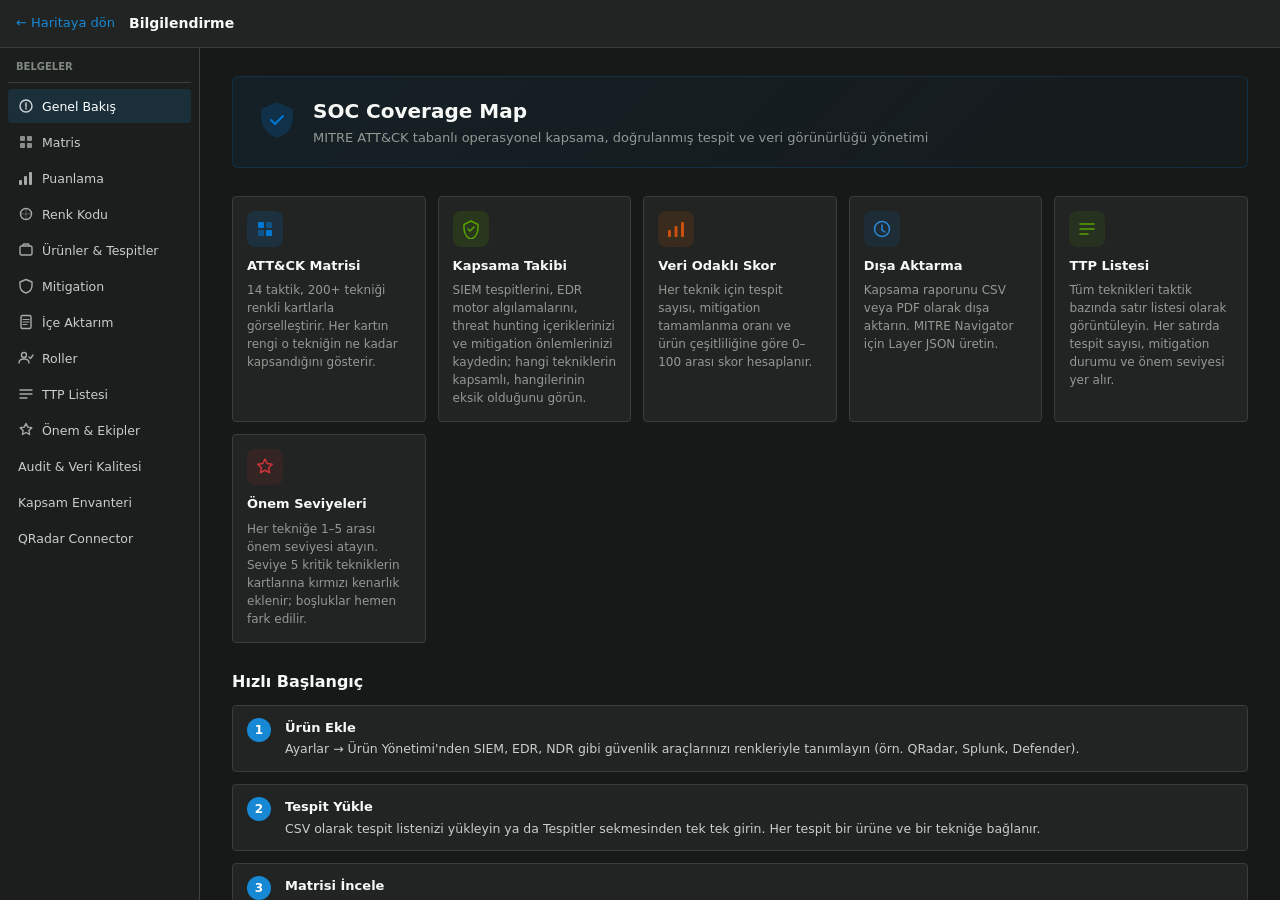
==== commit 28527263: "feat(import): LLM uretimi MITRE eslemesi icin ice aktarim boru hatti Kullanici kurallarini disa akta" ====
--- a/templates/docs.html
+++ b/templates/docs.html
@@ -5,7 +5,7 @@
   <meta name="viewport" content="width=device-width, initial-scale=1.0" />
   <title>Bilgilendirme — SOC Coverage Map</title>
   <link rel="icon" href="/static/favicon.svg" type="image/svg+xml" />
-  <link rel="stylesheet" href="/static/styles.css?v=105" />
+  <link rel="stylesheet" href="/static/styles.css?v=106" />
 </head>
 <body class="docs-body">
   <header class="docs-topbar">
@@ -42,9 +42,9 @@
                 <svg width="16" height="16" viewBox="0 0 16 16" fill="none"><path d="M8 1.5L2 4v3.5c0 3.5 2.5 6.5 6 7.5 3.5-1 6-4 6-7.5V4L8 1.5z" stroke="currentColor" stroke-width="1.4" stroke-linejoin="round"/></svg>
                 Mitigation
               </button>
-              <button class="wiki-nav-item" data-wiki="w-csv">
+              <button class="wiki-nav-item" data-wiki="w-import">
                 <svg width="16" height="16" viewBox="0 0 16 16" fill="none"><rect x="3" y="1.5" width="10" height="13" rx="1.5" stroke="currentColor" stroke-width="1.4"/><line x1="5" y1="5.5" x2="11" y2="5.5" stroke="currentColor" stroke-width="1.2" stroke-linecap="round"/><line x1="5" y1="8" x2="11" y2="8" stroke="currentColor" stroke-width="1.2" stroke-linecap="round"/><line x1="5" y1="10.5" x2="9" y2="10.5" stroke="currentColor" stroke-width="1.2" stroke-linecap="round"/></svg>
-                CSV Format
+                İçe Aktarım
               </button>
               <button class="wiki-nav-item" data-wiki="w-roles">
                 <svg width="16" height="16" viewBox="0 0 16 16" fill="none"><circle cx="6" cy="5" r="2.5" stroke="currentColor" stroke-width="1.4"/><path d="M1 13c0-2.761 2.239-4 5-4s5 1.239 5 4" stroke="currentColor" stroke-width="1.4" stroke-linecap="round"/><path d="M11 7l1.5 1.5L15 5" stroke="currentColor" stroke-width="1.4" stroke-linecap="round" stroke-linejoin="round"/></svg>
@@ -570,55 +570,104 @@
               </div>
 
               <!-- CSV Format -->
-              <div class="wiki-page" id="w-csv">
-                <h1 class="wiki-page-title">CSV Format &amp; Toplu Yükleme</h1>
-                <p class="wiki-page-lead">Mevcut SIEM tespit listelerini CSV olarak yükleyerek tüm tespitleri tek seferde içe aktarabilirsiniz.</p>
-
-                <div class="wiki-section">
-                  <h2 class="wiki-h2">Gerekli Sütunlar</h2>
+              <div class="wiki-page" id="w-import">
+                <h1 class="wiki-page-title">İçe Aktarım &amp; MITRE Eşleme</h1>
+                <p class="wiki-page-lead">Ürün ve kural listenizi bir LLM'e verip MITRE eşlemesini ürettirin, dönen dosyayı buraya yükleyin. Uygulama eşlemeyi haritaya dönüştürür.</p>
+
+                <div class="wiki-section">
+                  <h2 class="wiki-h2">Akış</h2>
+                  <div class="wiki-steps">
+                    <div class="wiki-step">
+                      <div class="wiki-step-num">1</div>
+                      <div>Kurallarınızı SIEM/EDR'den dışa aktarın (QRadar Use Case Manager, Defender custom detections vb.).</div>
+                    </div>
+                    <div class="wiki-step">
+                      <div class="wiki-step-num">2</div>
+                      <div><strong>Ayarlar → İçe Aktarım</strong> ekranından <strong>Prompt'u kopyala</strong>. Prompt'un sonundaki <code>GİRDİ</code> bölümüne ürün ve kural listenizi yazıp Claude'a verin.</div>
+                    </div>
+                    <div class="wiki-step">
+                      <div class="wiki-step-num">3</div>
+                      <div>Dönen JSON'u bir <code>.json</code> dosyasına kaydedin ve <strong>Önizle</strong> ile yükleyin. Bu adımda veritabanına <strong>hiçbir şey yazılmaz</strong>.</div>
+                    </div>
+                    <div class="wiki-step">
+                      <div class="wiki-step-num">4</div>
+                      <div>Planı inceleyin — kaç yeni kural, hangi teknikler eklenecek, hangi satırlar hatalı. Doğruysa <strong>Uygula</strong>.</div>
+                    </div>
+                  </div>
+                </div>
+
+                <div class="wiki-section">
+                  <h2 class="wiki-h2">Bir kural, birden fazla teknik</h2>
+                  <p class="wiki-p">Tek bir tespit kuralı birden fazla ATT&amp;CK tekniğini görebilir. Şema bunu doğrudan destekler — <code>techniques</code> bir dizidir ve kaç eleman isterseniz içerebilir.</p>
+                  <pre class="wiki-code">{
+  "name": "Suspicious PowerShell download",
+  "product": "Defender for Endpoint",
+  "techniques": ["T1059.001", "T1105"],
+  "coverage_level": "full"
+}</pre>
+                </div>
+
+                <div class="wiki-section">
+                  <h2 class="wiki-h2">Dosya şeması</h2>
+                  <div class="wiki-table-wrap">
+                    <table class="wiki-table">
+                      <thead><tr><th>Bölüm</th><th>Ne için</th></tr></thead>
+                      <tbody>
+                        <tr><td><code>schema</code>, <code>version</code></td><td>Sabit: <code>"soc-coverage-import"</code> ve <code>1</code>. Uyuşmazsa dosya reddedilir.</td></tr>
+                        <tr><td><code>products[]</code></td><td>Katalogda olmayan yeni ürünler. Oluşturmak <span class="role-badge role-admin">admin</span> ister.</td></tr>
+                        <tr><td><code>rules[]</code></td><td>İsimli kurallar. <code>name</code>, <code>product</code> ve en az bir <code>techniques</code> zorunlu.</td></tr>
+                        <tr><td><code>product_coverage[]</code></td><td>Ürünün built-in setinin toplu kapsaması. <code>"&lt;Ürün&gt; — Built-in kapsama"</code> adlı tek kayda dönüşür.</td></tr>
+                      </tbody>
+                    </table>
+                  </div>
+                  <div class="wiki-tip">
+                    <svg width="14" height="14" viewBox="0 0 14 14" fill="none"><circle cx="7" cy="7" r="6" stroke="#0078d4" stroke-width="1.2"/><path d="M7 4.5v3.5M7 9.5v.5" stroke="#0078d4" stroke-width="1.2" stroke-linecap="round"/></svg>
+                    Tüm alanların ayrıntısı ve Claude'a verilecek prompt'un tam metni: <code>docs/mitre_mapping_prompt.md</code>
+                  </div>
+                </div>
+
+                <div class="wiki-section">
+                  <h2 class="wiki-h2">Doğrulama kuralları</h2>
+                  <div class="wiki-table-wrap">
+                    <table class="wiki-table">
+                      <thead><tr><th>Kural</th><th>Neden</th></tr></thead>
+                      <tbody>
+                        <tr><td>Teknik ID'leri gerçek olmalı</td><td>Tanınmayan ID (uydurulmuş <code>T9999</code> gibi) hata üretir. LLM'lerin ID uydurması bilinen bir risk.</td></tr>
+                        <tr><td>Ürün katalogda ya da dosyada tanımlı olmalı</td><td><code>rules.source</code> ile <code>products.name</code> arasında FK yok; eşleşmeyen kaynak hiçbir ortamda kapsama sağlamaz.</td></tr>
+                        <tr><td>Aynı kural dosyada iki kez geçemez</td><td>Hangi satırın kazandığı belirsiz kalırdı.</td></tr>
+                        <tr><td><strong>Kısmi uygulama yok</strong></td><td>Tek bir hata varsa hiçbir satır yazılmaz — yarısı girmiş bir dosyayı toparlamak zordur.</td></tr>
+                      </tbody>
+                    </table>
+                  </div>
+                </div>
+
+                <div class="wiki-section">
+                  <h2 class="wiki-h2">Aynı dosyayı tekrar yüklemek</h2>
+                  <p class="wiki-p">Mevcut bir kural (aynı ad + aynı ürün) yeniden yüklendiğinde <strong>teknikleri silinmez</strong>, yalnızca eksik olanlar eklenir. Uygulamada elle yaptığınız eşlemeler asla kaybolmaz.</p>
+                  <p class="wiki-p">Bunun bedeli: kaynak sistemden kaldırdığınız bir eşleme uygulamada kalır. Kaldırmak için ilgili kuralın teknik çipini <strong>Tespitler</strong> ekranından silin.</p>
+                </div>
+
+                <div class="wiki-section">
+                  <h2 class="wiki-h2">CSV alternatifi</h2>
+                  <p class="wiki-p">Basit durumlar için CSV de kabul edilir; aynı doğrulayıcıdan geçer. Bir kuralın birden fazla tekniği varsa her teknik için bir satır yazın — satırlar tek kurala birleştirilir.</p>
+                  <pre class="wiki-code">name,tech,source
+Suspicious PowerShell download,T1059.001,Defender for Endpoint
+Suspicious PowerShell download,T1105,Defender for Endpoint
+Mimikatz Detected,T1003.001,QRadar</pre>
                   <div class="wiki-table-wrap">
                     <table class="wiki-table">
                       <thead><tr><th>Sütun</th><th>Zorunlu</th><th>Açıklama</th></tr></thead>
                       <tbody>
-                        <tr><td><code>name</code></td><td><span class="wt-required">Evet</span></td><td>Tespit adı (benzersiz olması önerilir)</td></tr>
-                        <tr><td><code>tactic</code></td><td><span class="wt-optional">Hayır</span></td><td>MITRE taktiği (örn. <code>Execution</code>)</td></tr>
-                        <tr><td><code>tech</code></td><td><span class="wt-required">Evet</span></td><td>Teknik ID (örn. <code>T1059</code> veya <code>T1059.001</code>)</td></tr>
-                        <tr><td><code>source</code></td><td><span class="wt-required">Evet</span></td><td>Ürün adı — Ayarlar'da tanımlı adla birebir eşleşmeli</td></tr>
+                        <tr><td><code>name</code></td><td><span class="wt-required">Evet</span></td><td>Kural adı</td></tr>
+                        <tr><td><code>tech</code></td><td><span class="wt-required">Evet</span></td><td>Teknik ID (<code>T1059</code> veya <code>T1059.001</code>)</td></tr>
+                        <tr><td><code>source</code></td><td><span class="wt-required">Evet</span></td><td>Ürün adı — katalogla birebir eşleşmeli</td></tr>
+                        <tr><td><code>coverage_level</code></td><td><span class="wt-optional">Hayır</span></td><td><code>low</code> / <code>partial</code> / <code>full</code> (varsayılan <code>full</code>)</td></tr>
                       </tbody>
                     </table>
                   </div>
-                </div>
-
-                <div class="wiki-section">
-                  <h2 class="wiki-h2">Örnek CSV</h2>
-                  <pre class="wiki-code">name,tactic,tech,source
-Suspicious PowerShell Execution,Execution,T1059.001,QRadar
-Mimikatz Detected,Credential Access,T1003.001,Splunk
-Scheduled Task Created,Persistence,T1053.005,QRadar
-Suspicious Network Scan,Discovery,T1046,Defender
-Lateral Movement via SMB,Lateral Movement,T1021.002,Splunk
-Malicious Macro Detected,Execution,T1566.001,QRadar</pre>
-                </div>
-
-                <div class="wiki-section">
-                  <h2 class="wiki-h2">Yükleme Adımları</h2>
-                  <div class="wiki-steps">
-                    <div class="wiki-step">
-                      <div class="wiki-step-num">1</div>
-                      <div>Ayarlar → <strong>CSV Yükleme</strong> sekmesine gidin.</div>
-                    </div>
-                    <div class="wiki-step">
-                      <div class="wiki-step-num">2</div>
-                      <div>Dosyayı seçin ve <strong>Yükle</strong> butonuna tıklayın.</div>
-                    </div>
-                    <div class="wiki-step">
-                      <div class="wiki-step-num">3</div>
-                      <div>Mevcut tespitlerle çakışan satırlar atlanır (deduplication). Yükleme sonucunda kaç tespitin eklendiği raporlanır.</div>
-                    </div>
-                  </div>
                   <div class="wiki-tip">
                     <svg width="14" height="14" viewBox="0 0 14 14" fill="none"><circle cx="7" cy="7" r="6" stroke="#0078d4" stroke-width="1.2"/><path d="M7 4.5v3.5M7 9.5v.5" stroke="#0078d4" stroke-width="1.2" stroke-linecap="round"/></svg>
-                    <code>source</code> alanındaki değer, Ayarlar → Ürün Yönetimi'nde tanımlı ürün adıyla <strong>büyük/küçük harf dahil birebir</strong> eşleşmelidir. Eşleşmeyen satırlar yüklenir ama kart rengine katkı sağlamaz.
+                    CSV yolunda satır satır önizleme yoktur. Planı görmek istiyorsanız JSON kullanın.
                   </div>
                 </div>
 
@@ -889,16 +938,26 @@
     // Wiki sekme gecisi — index.html'den bagimsiz, tek dosyalik davranis.
     (function () {
       const content = document.querySelector('.wiki-content');
+      function show(target) {
+        const page = document.getElementById(target);
+        if (!page) return false;
+        document.querySelectorAll('.wiki-nav-item').forEach(b => b.classList.remove('active'));
+        document.querySelectorAll('.wiki-page').forEach(p => p.classList.remove('active'));
+        document.querySelector(`.wiki-nav-item[data-wiki="${target}"]`)?.classList.add('active');
+        page.classList.add('active');
+        if (content) content.scrollTop = 0;
+        return true;
+      }
       document.querySelectorAll('.wiki-nav-item').forEach(btn => {
         btn.addEventListener('click', () => {
-          const target = btn.dataset.wiki;
-          document.querySelectorAll('.wiki-nav-item').forEach(b => b.classList.remove('active'));
-          document.querySelectorAll('.wiki-page').forEach(p => p.classList.remove('active'));
-          btn.classList.add('active');
-          document.getElementById(target)?.classList.add('active');
-          if (content) content.scrollTop = 0;
+          if (show(btn.dataset.wiki)) history.replaceState(null, '', '#' + btn.dataset.wiki);
         });
       });
+      // /docs#w-import gibi derin baglantilar dogrudan o sayfayi acsin —
+      // uygulamadan "ayrintili sema" linki bunu kullaniyor.
+      const fromHash = location.hash.replace('#', '');
+      if (fromHash) show(fromHash);
+      window.addEventListener('hashchange', () => show(location.hash.replace('#', '')));
     })();
   </script>
 </body>
--- a/static/styles.css
+++ b/static/styles.css
@@ -284,8 +284,8 @@
 .matrix-container {
   display: grid;
   grid-auto-flow: column;
-  grid-auto-columns: minmax(200px, 240px);
-  gap: 8px;
+  grid-auto-columns: minmax(176px, 208px);
+  gap: 6px;
   padding: 4px 4px 16px;
   align-content: start;
 }
@@ -293,12 +293,12 @@
 .tactic-column {
   display: flex;
   flex-direction: column;
-  gap: 4px;
-  min-width: 200px;
+  gap: 2px;
+  min-width: 176px;
   background: var(--d-surface);
   border: 1px solid var(--d-border);
   border-radius: 4px;
-  padding: 6px;
+  padding: 5px;
 }
 
 .tactic-header {
@@ -317,17 +317,22 @@
   z-index: 10;
 }
 
-/* ── Technique Cards ────────────────────────────────────── */
+/* ── Technique Cards ────────────────────────────────────────
+   Navigator tarzi yogun izgara: her hucre esit yukseklikte,
+   ad tek satir (tasarsa …), kimlik ve sayaclar tek alt satirda.
+   Dolgu rengi = kapsama skoru; mitigation dolguyu degil kosedeki
+   kalkani etkiler.                                             */
 .technique-card {
   background: var(--d-bg);
   border: 1px solid var(--d-border);
   border-radius: 3px;
-  padding: 6px 8px;
-  min-height: 44px;
+  padding: 4px 6px 3px;
+  min-height: 38px;
   position: relative;
   display: flex;
   flex-direction: column;
   justify-content: center;
+  gap: 1px;
   transition: background 0.15s, border-color 0.15s;
   color: var(--d-text-2);
   cursor: pointer;
@@ -338,68 +343,134 @@
   border-color: var(--d-blue-light);
   color: var(--d-text-1);
 }
-.technique-card.covered { opacity: 1; color: var(--d-text-1); }
-
-.technique-id {
-  font-family: 'Cascadia Code', 'Cascadia Mono', Consolas, monospace;
-  font-size: 10px;
-  color: var(--d-text-3);
-  margin-bottom: 2px;
-}
-
-.technique-name {
+.technique-card.covered { opacity: 1; color: var(--d-text-1); border-color: var(--d-border-strong, #4a5568); }
+.technique-card.has-subtechs { padding-left: 16px; }
+
+.tc-name {
   font-weight: 500;
   font-size: 11.5px;
-  line-height: 1.2;
+  line-height: 1.25;
   color: inherit;
-}
-
-.detail-btn {
-  margin-top: 5px;
-  align-self: flex-start;
-  background: var(--d-surface-alt);
+  white-space: nowrap;
+  overflow: hidden;
+  text-overflow: ellipsis;
+}
+
+.tc-foot {
+  display: flex;
+  align-items: center;
+  gap: 5px;
+  font-size: 9.5px;
+  line-height: 1;
+}
+
+.tc-id {
+  font-family: 'Cascadia Code', 'Cascadia Mono', Consolas, monospace;
+  color: var(--d-text-3);
+  opacity: 0.85;
+}
+
+.tc-marks { display: flex; align-items: center; gap: 3px; }
+
+/* Mitigation isareti — skora girmez, yalnizca "onlemi var" bilgisi.
+   Ozel bir sembol yerine harf rozeti: her Windows fontunda ayni cizilir. */
+.tc-shield {
+  display: inline-flex;
+  align-items: center;
+  justify-content: center;
+  width: 11px;
+  height: 11px;
+  font-size: 8px;
+  font-weight: 700;
+  line-height: 1;
+  border-radius: 3px;
+  color: #cfc6f5;
+  background: rgba(138,127,209,0.32);
+  border: 1px solid rgba(138,127,209,0.55);
+}
+
+/* Birlesik modda kac ortamda tespit var */
+.tc-env {
+  font-family: 'Cascadia Code', 'Cascadia Mono', Consolas, monospace;
+  font-size: 9px;
+  padding: 0 3px;
+  border-radius: 6px;
+  background: rgba(0,0,0,0.35);
+  border: 1px solid rgba(255,255,255,0.14);
+}
+.tc-env.full { color: #7ee2a8; }
+.tc-env.partial { color: #f0c674; }
+
+/* Etkin tespit / hedef — kartin sag alt kosesinde */
+.tc-count {
+  margin-left: auto;
+  font-family: 'Cascadia Code', 'Cascadia Mono', Consolas, monospace;
   color: var(--d-text-2);
-  border: 1px solid var(--d-border);
-  border-radius: 2px;
-  padding: 2px 8px;
-  font-size: 11px;
+  opacity: 0.9;
+  padding-right: 2px;
+}
+.tc-count.zero { color: var(--d-text-3); opacity: 0.6; }
+
+/* Urun noktalari ust satira tasindi — alt satir artik sayaca ait */
+.technique-card > .product-dots,
+.subtech-card > .product-dots {
+  top: 4px;
+  bottom: auto;
+  right: 5px;
+}
+
+/* Alt teknik ac/kapa oku */
+.tc-toggle {
+  position: absolute;
+  left: 3px;
+  top: 50%;
+  transform: translateY(-50%);
+  width: 12px;
+  height: 16px;
+  padding: 0;
+  background: none;
+  border: none;
+  color: var(--d-text-3);
+  font-size: 10px;
+  line-height: 1;
   cursor: pointer;
   font-family: inherit;
-  transition: background 0.15s, border-color 0.15s;
-}
-.detail-btn:hover {
-  background: var(--d-hover);
-  color: var(--d-text-1);
-  border-color: var(--d-blue);
-}
-
-/* ── Subtechniques ──────────────────────────────────────── */
+  transition: transform 0.15s, color 0.15s;
+}
+.tc-toggle:hover { color: var(--d-text-1); }
+.technique-card.expanded .tc-toggle { transform: translateY(-50%) rotate(90deg); }
+
+/* ── Subtechniques (acilir/kapanir agac) ────────────────── */
 .subtech-container {
   display: block;
   max-height: 0;
   overflow: hidden;
   transition: max-height 0.2s ease;
-  margin-left: 10px;
-  border-left: 2px solid var(--d-blue-tint);
-  padding-left: 6px;
-}
-.subtech-container.open { max-height: 1200px; }
+  margin-left: 9px;
+  border-left: 1px solid var(--d-blue-tint);
+  padding-left: 5px;
+}
+.subtech-container.open { max-height: 1600px; }
 
 .subtech-card {
   background: var(--d-bg);
   border: 1px solid var(--d-border);
   border-radius: 3px;
-  padding: 5px 8px;
-  margin: 4px 0;
-  min-height: 36px;
+  padding: 3px 5px 2px;
+  margin: 2px 0;
+  min-height: 30px;
   display: flex;
   flex-direction: column;
   justify-content: center;
+  gap: 1px;
   position: relative;
   transition: background 0.15s;
   color: var(--d-text-2);
+  cursor: pointer;
 }
 .subtech-card:hover { filter: brightness(1.4); color: var(--d-text-1); }
+.subtech-card .tc-name { font-size: 10.5px; font-weight: 400; }
+.subtech-card .tc-foot { font-size: 9px; }
 
 /* ── Source stripe & dots ───────────────────────────────── */
 .source-stripe {
@@ -1078,28 +1149,101 @@
 .mitigation-row.checked .mitigation-name { color: #c5e8a0; }
 .mitigation-name { display: flex; align-items: center; gap: 6px; font-size: 12px; }
 .mitigation-fields { display: flex; flex-direction: column; gap: 6px; }
+/* ── Mitigation kayitlari ────────────────────────────────
+   Kayit = kart (ekip + urun rozeti ustte, aciklama altta, sil kosede).
+   Form  = tek satirlik giris seridi. Izgara TEK yerde tanimli; daha once
+   uc ayri blokta cakisiyordu ve satirlar kayik duruyordu.            */
 .mitigation-entries { display: flex; flex-direction: column; gap: 6px; }
-.mitigation-entry { display: grid; grid-template-columns: 120px 1fr auto; gap: 8px; align-items: start; background: var(--d-bg); border: 1px solid var(--d-border); border-radius: 3px; padding: 6px 8px; }
-.mitigation-entry-form { display: grid; grid-template-columns: 160px 1fr auto; gap: 8px; align-items: start; background: var(--d-bg); border: 1px dashed var(--d-border); border-radius: 3px; padding: 6px; }
-.entry-team { font-weight: 600; color: var(--d-text-1); }
-.entry-comment { color: var(--d-text-2); font-size: 12px; }
-.entry-delete { background: transparent; border: 1px solid var(--d-border); color: var(--d-text-2); border-radius: 3px; padding: 2px 8px; cursor: pointer; font-family: inherit; }
-.entry-delete:hover { border-color: var(--d-red); color: #ff8a8a; }
-.mitigation-entry-form input, .mitigation-entry-form textarea { width: 100%; }
-.mitigation-empty { font-size: 12px; color: var(--d-text-3); }
-.mitigation-summary-section { margin-top: 16px; background: var(--d-bg); border: 1px solid var(--d-border); border-radius: 4px; padding: 10px; }
-.mitigation-summary-title { font-weight: 600; color: var(--d-text-2); margin-bottom: 8px; font-size: 12px; }
-.mitigation-summary-row { padding: 6px 0; border-bottom: 1px solid var(--d-border); }
-.mitigation-summary-row:last-child { border-bottom: none; }
-.mitigation-summary-name { font-weight: 600; color: var(--d-text-1); margin-bottom: 4px; font-size: 12px; }
-.mitigation-entry-line { font-size: 11px; color: var(--d-text-2); margin-left: 6px; }
-.mitigation-entry-line span { font-weight: 600; color: var(--d-text-1); margin-right: 6px; }
+
+.mitigation-entry {
+  position: relative;
+  background: var(--d-bg);
+  border: 1px solid var(--d-border);
+  border-left: 2px solid var(--d-blue-tint);
+  border-radius: 4px;
+  padding: 7px 30px 7px 9px;
+}
+.entry-head { display: flex; align-items: center; gap: 6px; flex-wrap: wrap; margin-bottom: 3px; }
+.entry-team { font-weight: 600; color: var(--d-text-1); font-size: 12px; }
+.entry-product {
+  font-size: 10px;
+  padding: 1px 7px;
+  border-radius: 999px;
+  border: 1px solid var(--d-border);
+  background: var(--d-surface-alt);
+  color: var(--d-text-2);
+}
+.entry-comment { color: var(--d-text-2); font-size: 12px; line-height: 1.35; overflow-wrap: anywhere; }
+.entry-delete {
+  position: absolute;
+  top: 5px;
+  right: 5px;
+  width: 20px;
+  height: 20px;
+  display: flex;
+  align-items: center;
+  justify-content: center;
+  background: transparent;
+  border: 1px solid transparent;
+  color: var(--d-text-3);
+  border-radius: 3px;
+  font-size: 14px;
+  line-height: 1;
+  cursor: pointer;
+  font-family: inherit;
+}
+.entry-delete:hover { border-color: var(--d-red); color: #ff8a8a; background: rgba(209,52,56,.1); }
+
+/* Iki satir + sagda dikey Ekle: ustte ekip/urun, altta aciklama. Dort esit
+   sutuna bolununce select metinleri kirpiliyordu; satira bolmek cozdu. */
+.mitigation-entry-form {
+  display: grid;
+  grid-template-columns: minmax(0, 1fr) minmax(0, 1fr) auto;
+  gap: 6px;
+  align-items: start;
+  background: var(--d-bg);
+  border: 1px dashed var(--d-border);
+  border-radius: 4px;
+  padding: 7px;
+}
+.mitigation-entry-form .mitigation-entry-comment { grid-column: 1 / 3; }
+.mitigation-entry-form .mitigation-entry-add {
+  grid-column: 3;
+  grid-row: 1 / 3;
+  align-self: stretch;
+  height: auto;
+}
+.mitigation-entry-form select,
+.mitigation-entry-form textarea {
+  width: 100%;
+  min-width: 0;
+  height: 32px;
+  min-height: 32px;
+  background: var(--d-surface-alt);
+  border: 1px solid var(--d-border);
+  color: var(--d-text-1);
+  border-radius: 3px;
+  padding: 5px 7px;
+  font-size: 12px;
+  font-family: inherit;
+}
+.mitigation-entry-form textarea { resize: vertical; }
+.mitigation-entry-form .mitigation-entry-add { height: 32px; white-space: nowrap; }
+.mitigation-empty { font-size: 12px; color: var(--d-text-3); font-style: italic; }
 
 /* ── Mitigation List Panel ──────────────────────────────── */
 .mitigation-list-entries { display: flex; flex-direction: column; gap: 10px; background: var(--d-surface-alt); border: 1px solid var(--d-border); border-radius: 4px; padding: 8px; }
 .mitigation-list { display: flex; flex-direction: column; gap: 6px; margin-top: 10px; }
-.mitigation-list-header { display: grid; grid-template-columns: 110px 0.9fr 0.9fr 3fr; gap: 14px; font-size: 11px; color: var(--d-text-3); text-transform: uppercase; letter-spacing: 0.08em; padding-bottom: 6px; border-bottom: 1px solid var(--d-border); }
-.mitigation-list-row { display: grid; grid-template-columns: 110px 0.9fr 0.9fr 3fr; gap: 14px; padding: 12px 0; border-bottom: 1px solid var(--d-border); }
+/* Izgara TEK yerde tanimli — panel/medya override'lari yalnizca bunu daraltir */
+.mitigation-list-header,
+.mitigation-list-row {
+  display: grid;
+  grid-template-columns: 74px minmax(170px, 1fr) minmax(200px, 1.2fr) minmax(320px, 1.8fr);
+  gap: 14px;
+}
+.mitigation-list-header { font-size: 11px; color: var(--d-text-3); text-transform: uppercase; letter-spacing: 0.08em; padding-bottom: 6px; border-bottom: 1px solid var(--d-border); }
+.mitigation-list-row { padding: 12px 0; border-bottom: 1px solid var(--d-border); }
+.mitigation-list-row.has-entries .mitigation-list-id { color: #7ee2a8; }
 .mitigation-list-row:last-child { border-bottom: none; }
 .mitigation-list-id { font-family: 'Cascadia Code', 'Cascadia Mono', Consolas, monospace; color: var(--d-text-1); font-size: 11px; }
 .mitigation-list-name { color: var(--d-text-1); font-weight: 600; font-size: 12px; }
@@ -1132,17 +1276,9 @@
 /* ── Mitigation Panel overrides ─────────────────────────── */
 #mitigationPanel .info-card { width: 100%; max-width: none; padding: 16px; }
 #mitigationPanel .mitigation-list { width: 100%; }
-#mitigationPanel .mitigation-list-header,
-#mitigationPanel .mitigation-list-row {
-  display: grid;
-  grid-template-columns: 110px minmax(200px, 0.8fr) minmax(380px, 1.6fr) minmax(350px, 2fr);
-  gap: 14px;
-}
-#mitigationPanel .mitigation-list-entries { gap: 12px; padding: 10px; min-width: 0; }
-#mitigationPanel .mitigation-list-entries .mitigation-entry { grid-template-columns: 170px 1fr auto; }
-#mitigationPanel .mitigation-entry-form { grid-template-columns: 190px minmax(380px, 1fr) 100px; }
-#mitigationPanel .mitigation-entry-form input { height: 34px; font-size: 13px; }
-#mitigationPanel .mitigation-entry-form textarea { min-height: 92px; font-size: 13px; }
+/* Izgara .mitigation-list-header/.mitigation-list-row'da tanimli — burada
+   yalnizca panele ozgu bosluklar. */
+#mitigationPanel .mitigation-list-entries { gap: 8px; padding: 9px; min-width: 0; }
 
 /* ── Rules Panel ────────────────────────────────────────── */
 #rulesPanel .info-card { width: 100%; max-width: none; padding: 16px; }
@@ -1387,6 +1523,14 @@
 .score-tooltip-bar { height: 4px; background: var(--d-bg); border-radius: 2px; margin-bottom: 6px; }
 .score-tooltip-fill { height: 100%; border-radius: 2px; }
 .score-tooltip-divider { border-top: 1px solid var(--d-border); margin: 6px 0; }
+.score-tooltip-title {
+  font-size: 11px;
+  font-weight: 600;
+  color: var(--d-text-1);
+  margin-bottom: 6px;
+  padding-bottom: 5px;
+  border-bottom: 1px solid var(--d-border);
+}
 
 /* ── Critical Gap ───────────────────────────────────────── */
 /* ── Subteknik expand göstergesi ─────────────────────────── */
@@ -2572,10 +2716,10 @@
 .scope-header { display: flex; justify-content: space-between; align-items: flex-start; gap: 16px; margin-bottom: 14px; }
 .scope-header h1 { color: var(--d-text-1); font-size: 20px; font-weight: 600; }
 .scope-header p { color: var(--d-text-3); margin: 4px 0 0; }
-.scope-summary { display: grid; grid-template-columns: repeat(4, minmax(0, 1fr)); margin-bottom: 14px; border: 1px solid var(--d-border); background: var(--d-surface); }
+.scope-summary { display: grid; grid-template-columns: repeat(3, minmax(0, 1fr)); margin-bottom: 14px; border: 1px solid var(--d-border); background: var(--d-surface); }
 .scope-summary .ops-stat strong { color: var(--d-text-1); font-size: 22px; line-height: 1.1; }
 .scope-summary .ops-stat span { color: var(--d-text-3); font-size: 11px; margin-top: 6px; }
-.scope-selectors { display: grid; grid-template-columns: repeat(2, minmax(0, 1fr)); gap: 10px; margin-bottom: 12px; }
+.scope-selectors { display: grid; grid-template-columns: minmax(0, 1fr); gap: 10px; margin-bottom: 12px; }
 .scope-selector { display: grid; grid-template-columns: minmax(150px, .8fr) minmax(180px, 1.2fr) 32px 32px; align-items: center; gap: 7px; border: 1px solid var(--d-border); background: var(--d-surface); padding: 10px; }
 .scope-selector:first-child { grid-template-columns: minmax(150px, .8fr) minmax(180px, 1.2fr) 32px; }
 .scope-selector > div { display: flex; align-items: center; gap: 9px; min-width: 0; }
@@ -2721,11 +2865,9 @@
 .mstat-lbl { font-size: 9px; line-height: 1.2; text-align: center; }
 .tactic-column { background: #1e211f; border-color: #3d423e; }
 .tactic-header { min-height: 31px; display: flex; align-items: center; justify-content: center; }
-.technique-card { min-height: 52px; padding: 7px 8px; border-color: #444944; }
+.technique-card { border-color: #444944; }
 .technique-card:hover, .subtech-card:hover { filter: brightness(1.18); box-shadow: inset 0 0 0 1px rgba(85,169,227,.25); }
-.technique-id { color: #9ba39d; }
-.technique-name { font-size: 11px; line-height: 1.3; }
-.detail-btn { min-height: 24px; padding: 2px 7px; border-radius: 3px; }
+.tc-id { color: #9ba39d; }
 
 .quality-summary, .audit-summary { border-color: #414642; }
 .quality-summary, .audit-summary { border-radius: 5px; overflow: hidden; }
@@ -2756,16 +2898,8 @@
 .product-delete { min-height: 28px; }
 
 #mitigationPanel.panel.active, #rulesPanel.panel.active { padding: 20px 22px; }
-#mitigationPanel .mitigation-list-header,
-#mitigationPanel .mitigation-list-row {
-  grid-template-columns: 80px minmax(170px, 1fr) minmax(230px, 1.35fr) minmax(260px, 1.5fr);
-  gap: 12px;
-}
 #mitigationPanel .mitigation-list-header { position: sticky; top: 0; z-index: 5; background: var(--d-bg); padding: 8px 0; }
 #mitigationPanel .mitigation-list-row { padding: 13px 0; align-items: start; }
-#mitigationPanel .mitigation-entry-form { grid-template-columns: minmax(130px, 180px) minmax(150px, 1fr) auto; }
-#mitigationPanel .mitigation-entry-form textarea { min-height: 48px; height: 48px; }
-#mitigationPanel .mitigation-list-entries { padding: 8px; }
 .tech-chip, .tech-more, .rule-tech-chip .tech-chip { border-radius: 3px; background: #292d2a; }
 
 .rule-add-form, .rules-filter-bar { padding: 12px; border-radius: 5px; }
@@ -2918,3 +3052,139 @@
 .conn-badge.good { color: #79c000; background: rgba(87,163,0,.12); }
 .conn-badge.warn { color: #f3a333; background: rgba(202,80,16,.12); }
 .conn-badge.bad { color: #f1707b; background: rgba(209,52,56,.12); }
+
+/* ── Ice Aktarim ekrani ─────────────────────────────────────
+   Uc adim: prompt kopyala -> onizle -> uygula. Onizleme adimi
+   bilincli: yanlis bir dosya haritayi aninda bozmasin.        */
+.import-step {
+  background: var(--d-surface);
+  border: 1px solid var(--d-border);
+  border-radius: 6px;
+  padding: 14px 16px;
+  margin-bottom: 12px;
+}
+.import-step-head {
+  display: flex;
+  align-items: flex-start;
+  gap: 12px;
+  margin-bottom: 10px;
+}
+.import-step-head h3 {
+  font-size: 13px;
+  font-weight: 600;
+  color: var(--d-text-1);
+  margin: 0 0 2px;
+}
+.import-step-head p {
+  font-size: 11.5px;
+  color: var(--d-text-3);
+  margin: 0;
+}
+.import-step-head > button { margin-left: auto; flex-shrink: 0; }
+.import-step-no {
+  flex-shrink: 0;
+  width: 22px;
+  height: 22px;
+  display: flex;
+  align-items: center;
+  justify-content: center;
+  border-radius: 50%;
+  background: var(--d-blue-tint);
+  color: var(--d-blue-light, #7cb3ff);
+  border: 1px solid var(--d-blue);
+  font-size: 11px;
+  font-weight: 700;
+}
+.import-hint {
+  font-size: 11.5px;
+  color: var(--d-text-3);
+  line-height: 1.5;
+}
+.import-hint a { color: var(--d-blue-light, #7cb3ff); text-decoration: underline; }
+
+.import-summary {
+  display: flex;
+  flex-wrap: wrap;
+  gap: 8px;
+  margin-bottom: 10px;
+}
+.import-stat {
+  flex: 1 1 92px;
+  min-width: 92px;
+  background: var(--d-bg);
+  border: 1px solid var(--d-border);
+  border-radius: 5px;
+  padding: 9px 10px;
+  display: flex;
+  flex-direction: column;
+  gap: 2px;
+}
+.import-stat strong { font-size: 17px; color: var(--d-text-1); line-height: 1; }
+.import-stat span { font-size: 10px; color: var(--d-text-3); text-transform: uppercase; letter-spacing: 0.06em; }
+.import-stat.bad { border-color: var(--d-red); }
+.import-stat.bad strong { color: #ff8a8a; }
+
+.import-error-box {
+  background: rgba(209, 52, 56, 0.08);
+  border-left: 3px solid var(--d-red);
+  border-radius: 4px;
+  padding: 9px 12px;
+  margin-bottom: 10px;
+  font-size: 12px;
+  color: #f1a0a6;
+}
+.import-error-box ul { margin: 6px 0 0 16px; }
+.import-error-box li { margin-bottom: 3px; overflow-wrap: anywhere; }
+
+.import-plan h4 {
+  font-size: 11px;
+  text-transform: uppercase;
+  letter-spacing: 0.07em;
+  color: var(--d-text-3);
+  margin: 12px 0 6px;
+}
+.import-product-list { margin: 0 0 0 16px; font-size: 12px; color: var(--d-text-2); }
+.import-cat { font-size: 10px; color: var(--d-text-3); }
+
+.import-table-wrap { overflow-x: auto; }
+.import-table { width: 100%; border-collapse: collapse; font-size: 12px; }
+.import-table th {
+  text-align: left;
+  font-size: 10px;
+  text-transform: uppercase;
+  letter-spacing: 0.06em;
+  color: var(--d-text-3);
+  font-weight: 600;
+  padding: 6px 8px;
+  border-bottom: 1px solid var(--d-border);
+  white-space: nowrap;
+}
+.import-table td {
+  padding: 7px 8px;
+  border-bottom: 1px solid var(--d-border);
+  color: var(--d-text-2);
+  vertical-align: top;
+}
+.import-table tr:last-child td { border-bottom: none; }
+.import-techs code {
+  display: inline-block;
+  background: var(--d-surface-alt);
+  border: 1px solid var(--d-border);
+  border-radius: 3px;
+  padding: 1px 5px;
+  margin: 1px 2px 1px 0;
+  font-size: 10.5px;
+  color: var(--d-text-1);
+}
+.import-badge {
+  display: inline-block;
+  font-size: 9.5px;
+  text-transform: uppercase;
+  letter-spacing: 0.05em;
+  padding: 2px 6px;
+  border-radius: 999px;
+  white-space: nowrap;
+}
+.import-badge.new { background: rgba(45, 178, 125, 0.15); color: #7ee2a8; border: 1px solid rgba(45, 178, 125, 0.4); }
+.import-badge.upd { background: rgba(232, 150, 60, 0.15); color: #f0c674; border: 1px solid rgba(232, 150, 60, 0.4); }
+
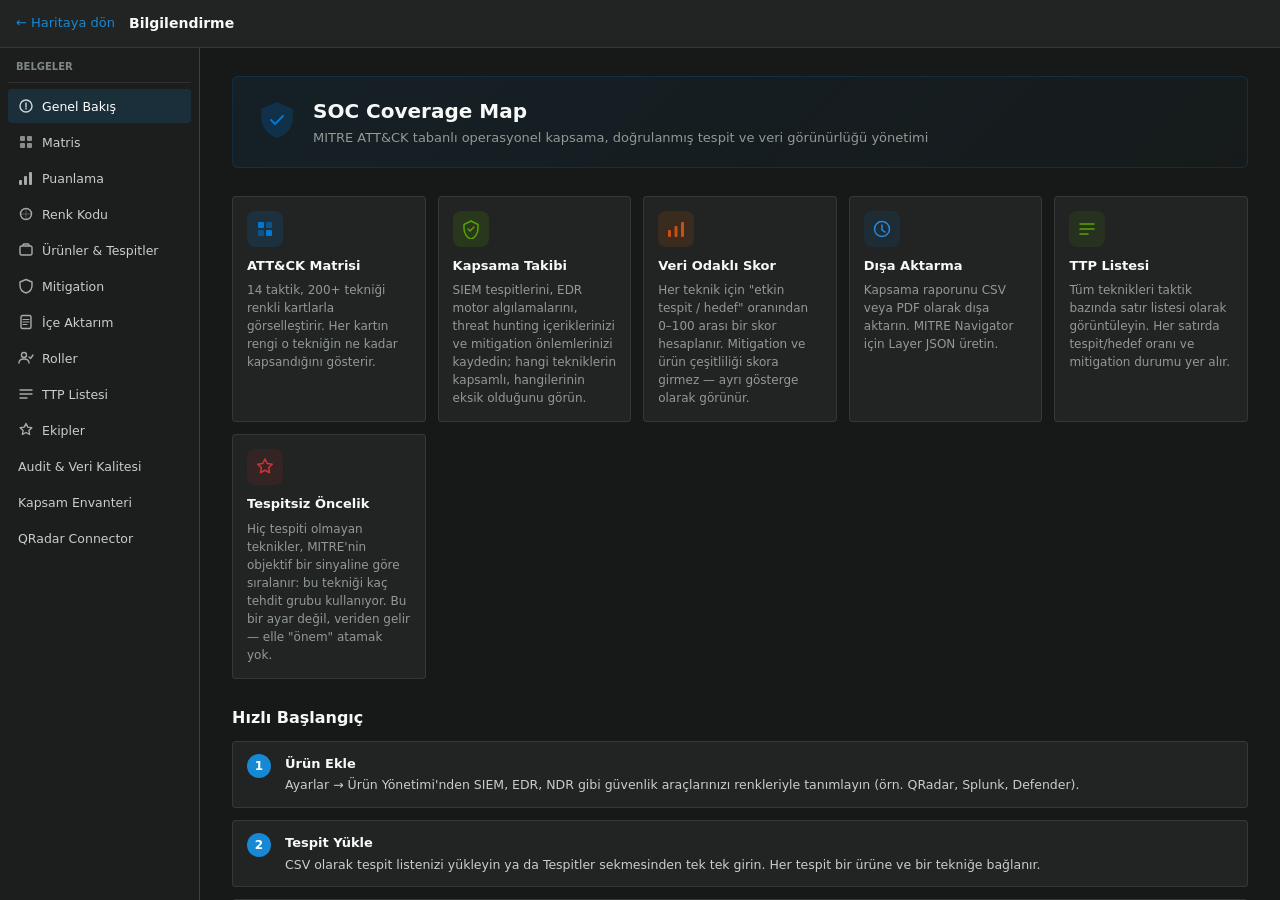
==== commit d3db4014: "docs(wiki): bilgilendirme sayfasini guncel skorlama/kapsama mantigiyla yeniden yaz /docs sayfasi Faz" ====
--- a/templates/docs.html
+++ b/templates/docs.html
@@ -5,7 +5,7 @@
   <meta name="viewport" content="width=device-width, initial-scale=1.0" />
   <title>Bilgilendirme — SOC Coverage Map</title>
   <link rel="icon" href="/static/favicon.svg" type="image/svg+xml" />
-  <link rel="stylesheet" href="/static/styles.css?v=106" />
+  <link rel="stylesheet" href="/static/styles.css?v=120" />
 </head>
 <body class="docs-body">
   <header class="docs-topbar">
@@ -56,7 +56,7 @@
               </button>
               <button class="wiki-nav-item" data-wiki="w-teams">
                 <svg width="16" height="16" viewBox="0 0 16 16" fill="none"><path d="M8 1.5l1.8 3.6 4 .6-2.9 2.8.7 4L8 10.5l-3.6 2 .7-4L2.2 5.7l4-.6L8 1.5z" stroke="currentColor" stroke-width="1.4" stroke-linejoin="round"/></svg>
-                Önem &amp; Ekipler
+                Ekipler
               </button>
               <button class="wiki-nav-item" data-wiki="w-audit">Audit &amp; Veri Kalitesi</button>
               <button class="wiki-nav-item" data-wiki="w-scope-registry">Kapsam Envanteri</button>
@@ -101,7 +101,7 @@
                       <svg width="20" height="20" viewBox="0 0 20 20" fill="none"><rect x="2" y="11" width="3" height="7" rx="1" fill="currentColor"/><rect x="8.5" y="7" width="3" height="11" rx="1" fill="currentColor"/><rect x="15" y="3" width="3" height="15" rx="1" fill="currentColor"/></svg>
                     </div>
                     <div class="wiki-card-title">Veri Odaklı Skor</div>
-                    <div class="wiki-card-body">Her teknik için tespit sayısı, mitigation tamamlanma oranı ve ürün çeşitliliğine göre 0–100 arası skor hesaplanır.</div>
+                    <div class="wiki-card-body">Her teknik için "etkin tespit / hedef" oranından 0–100 arası bir skor hesaplanır. Mitigation ve ürün çeşitliliği skora girmez — ayrı gösterge olarak görünür.</div>
                   </div>
                   <div class="wiki-card">
                     <div class="wiki-card-icon" style="background:rgba(0,120,212,.1);color:#2b88d8">
@@ -115,14 +115,14 @@
                       <svg width="20" height="20" viewBox="0 0 20 20" fill="none"><line x1="3" y1="5" x2="17" y2="5" stroke="currentColor" stroke-width="1.5" stroke-linecap="round"/><line x1="3" y1="10" x2="17" y2="10" stroke="currentColor" stroke-width="1.5" stroke-linecap="round"/><line x1="3" y1="15" x2="11" y2="15" stroke="currentColor" stroke-width="1.5" stroke-linecap="round"/></svg>
                     </div>
                     <div class="wiki-card-title">TTP Listesi</div>
-                    <div class="wiki-card-body">Tüm teknikleri taktik bazında satır listesi olarak görüntüleyin. Her satırda tespit sayısı, mitigation durumu ve önem seviyesi yer alır.</div>
+                    <div class="wiki-card-body">Tüm teknikleri taktik bazında satır listesi olarak görüntüleyin. Her satırda tespit/hedef oranı ve mitigation durumu yer alır.</div>
                   </div>
                   <div class="wiki-card">
                     <div class="wiki-card-icon" style="background:rgba(209,52,56,.1);color:#d13438">
                       <svg width="20" height="20" viewBox="0 0 20 20" fill="none"><path d="M10 2l2.2 4.5 5 .7-3.6 3.5.85 5L10 13.25 5.55 15.7l.85-5L2.8 7.2l5-.7L10 2z" stroke="currentColor" stroke-width="1.5" stroke-linejoin="round"/></svg>
                     </div>
-                    <div class="wiki-card-title">Önem Seviyeleri</div>
-                    <div class="wiki-card-body">Her tekniğe 1–5 arası önem seviyesi atayın. Seviye 5 kritik tekniklerin kartlarına kırmızı kenarlık eklenir; boşluklar hemen fark edilir.</div>
+                    <div class="wiki-card-title">Tespitsiz Öncelik</div>
+                    <div class="wiki-card-body">Hiç tespiti olmayan teknikler, MITRE'nin objektif bir sinyaline göre sıralanır: bu tekniği kaç tehdit grubu kullanıyor. Bu bir ayar değil, veriden gelir — elle "önem" atamak yok.</div>
                   </div>
                 </div>
 
@@ -147,7 +147,7 @@
                       <div class="wiki-step-num">3</div>
                       <div>
                         <div class="wiki-step-title">Matrisi İncele</div>
-                        <div class="wiki-step-body">Renklenen kartlar kapsamı gösterir. Kırmızı kenarlıklı kartlar kritik boşluk — önemli ama yetersiz kapsanmış teknikler.</div>
+                        <div class="wiki-step-body">Renklenen kartlar kapsamı gösterir. Hiç tespiti olmayan teknikler <strong>Boşluklar</strong> panelinde ayrı bir listede, en çok tehdit grubunun kullandığı sırayla gösterilir.</div>
                       </div>
                     </div>
                     <div class="wiki-step">
@@ -167,8 +167,8 @@
                     <div class="wiki-step">
                       <div class="wiki-step-num">6</div>
                       <div>
-                        <div class="wiki-step-title">Ekip &amp; Önem Ayarla</div>
-                        <div class="wiki-step-body">Ayarlar → Ekipler sekmesinden ekip adları tanımla. Teknik modalı → Admin sekmesinden önem seviyesi (1–5) ata. Mitigation girişlerinde ekibi dropdown'dan seç.</div>
+                        <div class="wiki-step-title">Ekip Ayarla &amp; Hedefi İncele</div>
+                        <div class="wiki-step-body">Ayarlar → Ekipler sekmesinden ekip adları tanımla, mitigation girişlerinde dropdown'dan seç. Teknik modalı → Admin sekmesinden gerekirse o tekniğin hedef tespit sayısını değiştir.</div>
                       </div>
                     </div>
                     <div class="wiki-step">
@@ -212,12 +212,11 @@
                         <div class="wmd-id">T1059</div>
                         <div class="wmd-name">Command &amp; Scripting</div>
                         <div class="wmd-stripe" style="background:linear-gradient(#0078d4 50%,#57a300 50%)"></div>
-                        <div class="wmd-badge">✓2</div>
-                      </div>
-                      <div class="wmd-card wmd-low wmd-critical">
+                        <div class="wmd-badge" style="background:rgba(138,127,209,.32);color:#cfc6f5;border:1px solid rgba(138,127,209,.55)">M</div>
+                      </div>
+                      <div class="wmd-card wmd-low">
                         <div class="wmd-id">T1203</div>
                         <div class="wmd-name">Exploitation for Execution</div>
-                        <div class="wmd-exclaim">!</div>
                       </div>
                     </div>
                     <div class="wmd-col">
@@ -233,11 +232,14 @@
                     </div>
                   </div>
                   <div class="wiki-legend-row">
-                    <div class="wiki-legend-item"><div class="wiki-legend-swatch" style="background:#14181e"></div>Tespit yok</div>
-                    <div class="wiki-legend-item"><div class="wiki-legend-swatch" style="background:rgb(96,74,18)"></div>Düşük (%0–40)</div>
-                    <div class="wiki-legend-item"><div class="wiki-legend-swatch" style="background:rgb(176,124,30)"></div>Orta (%40)</div>
-                    <div class="wiki-legend-item"><div class="wiki-legend-swatch" style="background:rgb(53,196,139)"></div>İyi kapsama (%100)</div>
-                    <div class="wiki-legend-item"><div class="wiki-legend-swatch" style="border:2px solid #d13438;background:#14181e"></div>Kritik boşluk</div>
+                    <div class="wiki-legend-item"><div class="wiki-legend-swatch" style="background:rgb(20,26,34)"></div>0%</div>
+                    <div class="wiki-legend-item"><div class="wiki-legend-swatch" style="background:rgb(205,50,50)"></div>~%30</div>
+                    <div class="wiki-legend-item"><div class="wiki-legend-swatch" style="background:rgb(225,135,45)"></div>~%50</div>
+                    <div class="wiki-legend-item"><div class="wiki-legend-swatch" style="background:rgb(185,205,60)"></div>~%70</div>
+                    <div class="wiki-legend-item"><div class="wiki-legend-swatch" style="background:rgb(42,155,55)"></div>%100</div>
+                  </div>
+                  <div class="wiki-info-box" style="margin-top:10px">
+                    <p>Renk, 5 duraklı bir gradyanın enterpolasyonudur (0 / 0.30 / 0.50 / 0.70 / 1.00) — koyudan kırmızıya, turuncuya, sarı-yeşile ve son olarak koyu yeşile geçer. Ana teknik kartları %20, alt teknik kartları %13 saydamlıkta uygulanır (koyu arka plan üzerinde okunabilir kalması için).</p>
                   </div>
                 </div>
 
@@ -247,14 +249,16 @@
                     <table class="wiki-table">
                       <thead><tr><th>Gösterge</th><th>Anlamı</th></tr></thead>
                       <tbody>
-                        <tr><td><span class="wt-badge" style="background:#57a300">✓2</span></td><td>Yeşil rozet — tamamlanan mitigation sayısı</td></tr>
-                        <tr><td><span class="wt-exclaim">!</span></td><td>Kırmızı ünlem — kritik boşluk (önem ≥ 0.7 ve skor &lt; 0.35)</td></tr>
+                        <tr><td><span class="wt-badge" style="background:rgba(138,127,209,.32);color:#cfc6f5;border:1px solid rgba(138,127,209,.55)">M</span></td><td>Mor "M" rozeti — bu teknikte kayıtlı bir mitigation var. Renge ve skora karışmaz, yalnızca bilgi.</td></tr>
                         <tr><td><div class="wt-dots"><span class="wt-dot" style="background:#0078d4"></span><span class="wt-dot" style="background:#57a300"></span></div></td><td>Sağ alt nokta(lar) — tekniği kapsayan ürün renkleri</td></tr>
                         <tr><td><div class="wt-stripe" style="background:#ca5010"></div></td><td>Sol renkli şerit — hangi ürünlerin tespit içerdiği</td></tr>
                         <tr><td><span style="font-size:10px;opacity:.7">▶</span></td><td>Sağ üst küçük ok — kartta alt teknikler (subtechnik) var; tıklayınca açılır / kapanır</td></tr>
                       </tbody>
                     </table>
                   </div>
+                  <div class="wiki-info-box">
+                    <p><em>Not:</em> Eskiden "kritik boşluk" işaretli tekniklerin kartına kırmızı kenarlık ve ünlem ekleniyordu (önem seviyesine dayanıyordu). Önem seviyesi kavramı kaldırıldığından bu kart üzerinde artık yok — hiç tespiti olmayan teknikler <strong>Boşluklar</strong> panelinde ayrı bir listede, en çok tehdit grubunun kullandığı sırayla gösterilir.</p>
+                  </div>
                 </div>
 
                 <div class="wiki-section">
@@ -262,7 +266,7 @@
                   <div class="wiki-info-box">
                     <p>Alt teknikleri olan kartlarda sağ üst köşede küçük <strong>▶</strong> oku gösterilir. Karta tıklayınca alt teknikler kartın altında açılır; ok 90° döner. Tekrar tıklayınca kapanır.</p>
                     <p>Filter bar'daki <strong>"Hepsini Aç"</strong> butonu tüm alt teknikleri aynı anda açar; tekrar basınca hepsini kapatır. Her yeni arama sonrasında buton "Hepsini Aç" konumuna sıfırlanır.</p>
-                    <p><em>Not:</em> Alt tekniklerin kapsama sayımı ebeveyn teknikten bağımsızdır — alt tekniğe eklenen tespit ve mitigationlar yalnızca o alt tekniğin skoruna katkı sağlar.</p>
+                    <p><em>Önemli:</em> Bir alt tekniğe yazılan tespit yalnızca o alt tekniğin kendi rengine ve skoruna katkı sağlar — üst tekniği "tespitli" yapmaz. Bir tekniğin üst kartı, ancak <strong>doğrudan kendisine</strong> yazılmış bir tespitle kapsanmış sayılır; kardeş alt tekniklerden birinin kapsanması diğerleri (veya üst teknik) hakkında bir şey söylemez. Üst kartı tıklayıp modalı açtığınızda yine de tüm alt tekniklerdeki kuralları ayrı ayrı gruplanmış olarak görürsünüz — sayım net kalır, görünürlük kaybolmaz.</p>
                   </div>
                 </div>
 
@@ -278,42 +282,52 @@
               <!-- Puanlama -->
               <div class="wiki-page" id="w-scoring">
                 <h1 class="wiki-page-title">Puanlama Sistemi</h1>
-                <p class="wiki-page-lead">Her teknik için 0–1 arasında bir skor hesaplanır. Bu skor kart rengini ve "kritik boşluk" etiketini belirler.</p>
-                <div class="wiki-warning"><strong>Bu puan operasyonel olgunluk göstergesidir.</strong> Tespit sayısı, mitigation kapsamı ve ürün çeşitliliğinden türetilir; tek başına bir tespitin gerçekten çalıştığının kanıtı değildir.</div>
+                <p class="wiki-page-lead">Her teknik için 0–1 arasında bir skor hesaplanır. Bu skor, o tekniğin matris kartındaki rengini belirler.</p>
+                <div class="wiki-warning"><strong>Bu puan operasyonel bir olgunluk göstergesidir, kanıt değildir.</strong> Kısmi kapsama ve toplu ürün iddiaları da (indirimli ağırlıkla) skora girer; tek başına bir tespitin gerçekten çalıştığının kanıtı değildir. Mitigation ve ürün çeşitliliği skora hiç girmez — ayrı göstergelerdir.</div>
 
                 <div class="wiki-section">
                   <h2 class="wiki-h2">Formül</h2>
                   <div class="wiki-formula">
                     <div class="wf-row">
                       <div class="wf-term">
-                        <div class="wf-label">Tespit Skoru</div>
-                        <div class="wf-eq"><code>min(tespit_sayısı / eşik, 1.0)</code></div>
-                        <div class="wf-note">Varsayılan eşik: 10 tespit</div>
-                      </div>
-                      <div class="wf-weight" style="color:#4f86c6">× 0.50</div>
-                    </div>
-                    <div class="wf-plus">+</div>
-                    <div class="wf-row">
-                      <div class="wf-term">
-                        <div class="wf-label">Mitigation Skoru</div>
-                        <div class="wf-eq"><code>min(tamamlanan / toplam, 1.0)</code></div>
-                        <div class="wf-note">Toplam: tekniğe bağlı MITRE mitigation sayısı</div>
-                      </div>
-                      <div class="wf-weight" style="color:#35c48b">× 0.30</div>
-                    </div>
-                    <div class="wf-plus">+</div>
-                    <div class="wf-row">
-                      <div class="wf-term">
-                        <div class="wf-label">Çeşitlilik Skoru</div>
-                        <div class="wf-eq"><code>min(ürün_sayısı / 2, 1.0)</code></div>
-                        <div class="wf-note">2 veya daha fazla farklı ürünle maksimum puan</div>
-                      </div>
-                      <div class="wf-weight" style="color:#ca5010">× 0.20</div>
+                        <div class="wf-label">Kapsama Skoru</div>
+                        <div class="wf-eq"><code>min(etkin_tespit / hedef, 1.0)</code></div>
+                        <div class="wf-note">Hedef 0 ("gerekli değil") ise skor her zaman %100</div>
+                      </div>
                     </div>
                     <div class="wf-result">
-                      <span>= Nihai Skor</span>
+                      <span>= Teknik Skoru</span>
                       <span class="wf-range">( 0.0 — 1.0 )</span>
                     </div>
+                  </div>
+                  <div class="wiki-info-box" style="margin-top:10px">
+                    <p><strong>Etkin tespit</strong>, tekniğe bağlı her tespitin üç ayrı ağırlığının çarpımının toplamıdır:</p>
+                    <ul class="wiki-ul">
+                      <li><strong>Kapsama seviyesi</strong> — <code>low</code> ×0.25, <code>partial</code> ×0.60, <code>full</code> ×1.00</li>
+                      <li><strong>Ortam izleme ağırlığı</strong> — belirli bir ortam seçiliyken, o tespitin ürünü orada ne kadar izliyorsa (tam ×1.00, kısmi ×%oran, yok ×0). "Tüm ortamlar (birleşik)" modunda etkisizdir.</li>
+                      <li><strong>Kaynak ağırlığı</strong> — adı olan gerçek bir tespit (<code>named</code>) ×1.00; toplu ürün iddiası (<code>product_claim</code> — içe aktarımdaki "built-in kapsama" gibi tek satırlık, isimsiz bir iddia) ×0.75. Böylece adı olan hiçbir tespiti olmayan bir teknik, yalnızca toplu iddiayla asla %100 gösteremez.</li>
+                    </ul>
+                    <p><strong>Hedef</strong> (kaç etkin tespit "yeterli" sayılır), her teknik için ayrı ayrı ayarlanabilir: ana teknikler varsayılan <strong>2</strong>, alt teknikler varsayılan <strong>1</strong> ile başlar (kurallar neredeyse tamamen ana tekniğe yazıldığı için alt teknik başına 2 ayrı kural beklemek gerçekçi değildi). Admin, teknik detay modalından bunu her teknik için elle değiştirebilir; <strong>0</strong> seçilirse "bu teknik için tespit gerekmiyor" demektir ve skor daima %100'dür.</p>
+                  </div>
+                </div>
+
+                <div class="wiki-section">
+                  <h2 class="wiki-h2">"Tespit" mi, "Ortalama Skor" mü?</h2>
+                  <div class="wiki-info-box">
+                    <p>Üstteki özet çubuğunda iki ayrı sayı vardır ve <strong>farklı sorulara</strong> cevap verirler — birbirine yakın olmaları beklenmemeli:</p>
+                    <ul class="wiki-ul">
+                      <li><strong>Tespit / Kapsamsız</strong> — sert kanıt ister: adı olan gerçek bir tespit var mı, yok mu (evet/hayır). Toplu ürün iddiası bu kovaya girmez, kısmi kapsama da "yarım tespit" sayılmaz.</li>
+                      <li><strong>Ortalama Skor</strong> — yukarıdaki formülün ağırlıklı ortalamasıdır; kısmi kapsamayı, toplu iddiaları ve alt teknikleri (düşük ağırlıkla) de sayar. Daha yumuşak bir olgunluk göstergesidir.</li>
+                    </ul>
+                    <p>Bir teknik <em>aynı anda</em> "Kapsamsız" listesinde görünüp yine de sıfırdan yüksek bir skora sahip olabilir — bu bir hata değil, örneğin toplu bir ürün iddiası varsa beklenen davranıştır.</p>
+                  </div>
+                </div>
+
+                <div class="wiki-section">
+                  <h2 class="wiki-h2">Alt Teknikler Puanlamaya Nasıl Girer?</h2>
+                  <div class="wiki-info-box">
+                    <p>Her alt teknik yukarıdaki formülle <strong>kendi</strong> skorunu alır (kendi hedefi, varsayılan 1). Ama bir üst tekniğin kartı, ancak <strong>doğrudan kendisine</strong> yazılmış bir tespitle kapsanmış sayılır — bir kardeş alt tekniğin kapsanması üst tekniği veya diğer kardeşleri etkilemez.</p>
+                    <p>Genel <strong>"Ortalama Skor"</strong> özetine alt teknikler dahildir, ama ana tekniklerden daha düşük ağırlıkla: her tekniğin ortalamaya katkısı kendi hedefiyle orantılıdır (hedefi 0 olan "gerekli değil" teknikler otomatik ağırlıksız kalır), alt teknikler ayrıca <strong>0.3×</strong> ek çarpanla girer.</p>
                   </div>
                 </div>
 
@@ -321,34 +335,38 @@
                   <h2 class="wiki-h2">Örnek Hesaplamalar</h2>
                   <div class="wiki-examples">
                     <div class="wx-card">
-                      <div class="wx-title">Başlangıç Seviyesi</div>
-                      <div class="wx-row"><span>3 tespit</span><div class="wx-bar"><div style="width:15%;background:#4f86c6"></div></div><span>%15</span></div>
-                      <div class="wx-row"><span>0 mitigation</span><div class="wx-bar"><div style="width:0%;background:#35c48b"></div></div><span>%0</span></div>
-                      <div class="wx-row"><span>1 ürün</span><div class="wx-bar"><div style="width:10%;background:#ca5010"></div></div><span>%10</span></div>
-                      <div class="wx-total" style="background:rgb(60,55,20)">Skor: ~0.25 <span>■ Amber'e yakın</span></div>
+                      <div class="wx-title">Yalnızca Toplu İddia</div>
+                      <div class="wx-row"><span>Adı olan tespit yok</span><div class="wx-bar"><div style="width:0%;background:#4f86c6"></div></div><span>0</span></div>
+                      <div class="wx-row"><span>1× partial ürün iddiası</span><div class="wx-bar"><div style="width:45%;background:#4f86c6"></div></div><span>0.60×0.75</span></div>
+                      <div class="wx-row"><span>Hedef 2</span><div class="wx-bar"><div style="width:100%;background:#ca5010"></div></div><span>÷2</span></div>
+                      <div class="wx-total" style="background:rgb(96,55,55)">Skor: 0.225 <span>■ "Kapsamsız" listesinde de görünür</span></div>
                     </div>
                     <div class="wx-card">
-                      <div class="wx-title">Orta Seviye</div>
-                      <div class="wx-row"><span>5 tespit</span><div class="wx-bar"><div style="width:25%;background:#4f86c6"></div></div><span>%25</span></div>
-                      <div class="wx-row"><span>2 mitigation</span><div class="wx-bar"><div style="width:12%;background:#35c48b"></div></div><span>%12</span></div>
-                      <div class="wx-row"><span>2 ürün</span><div class="wx-bar"><div style="width:20%;background:#ca5010"></div></div><span>%20</span></div>
-                      <div class="wx-total" style="background:rgb(110,95,25)">Skor: ~0.57 <span>■ Yeşile gidiyor</span></div>
+                      <div class="wx-title">Kısmi, Adı Olan Tespit</div>
+                      <div class="wx-row"><span>1× partial, named</span><div class="wx-bar"><div style="width:30%;background:#4f86c6"></div></div><span>0.60</span></div>
+                      <div class="wx-row"><span>Hedef 2</span><div class="wx-bar"><div style="width:100%;background:#ca5010"></div></div><span>÷2</span></div>
+                      <div class="wx-total" style="background:rgb(110,95,25)">Skor: 0.30 <span>■ "Tespit" kovasına girer</span></div>
                     </div>
                     <div class="wx-card">
                       <div class="wx-title">Tam Kapsama</div>
-                      <div class="wx-row"><span>10+ tespit</span><div class="wx-bar"><div style="width:50%;background:#4f86c6"></div></div><span>%50</span></div>
-                      <div class="wx-row"><span>Tüm mitigationlar</span><div class="wx-bar"><div style="width:30%;background:#35c48b"></div></div><span>%30</span></div>
-                      <div class="wx-row"><span>2+ ürün</span><div class="wx-bar"><div style="width:20%;background:#ca5010"></div></div><span>%20</span></div>
+                      <div class="wx-row"><span>2× full, named</span><div class="wx-bar"><div style="width:100%;background:#4f86c6"></div></div><span>2.0</span></div>
+                      <div class="wx-row"><span>Hedef 2</span><div class="wx-bar"><div style="width:100%;background:#ca5010"></div></div><span>÷2</span></div>
                       <div class="wx-total" style="background:rgb(35,140,95)">Skor: 1.00 <span>■ Tam yeşil</span></div>
                     </div>
+                    <div class="wx-card">
+                      <div class="wx-title">"Gerekli Değil" (hedef=0)</div>
+                      <div class="wx-row"><span>0 tespit</span><div class="wx-bar"><div style="width:0%;background:#4f86c6"></div></div><span>0</span></div>
+                      <div class="wx-row"><span>Hedef 0</span><div class="wx-bar"><div style="width:100%;background:#ca5010"></div></div><span>—</span></div>
+                      <div class="wx-total" style="background:rgb(35,140,95)">Skor: 1.00 <span>■ Bölme yok, doğrudan tam</span></div>
+                    </div>
                   </div>
                 </div>
 
                 <div class="wiki-section">
                   <h2 class="wiki-h2">Teknik Bazlı Yapılandırma</h2>
                   <div class="wiki-info-box">
-                    <p>Her teknik için varsayılan eşik değerleri admin panelinden özelleştirilebilir. Teknik kartına tıklayın → <strong>Admin</strong> sekmesi → <em>Önem Derecesi</em> ve <em>Tespit Eşiği</em> alanlarını düzenleyin.</p>
-                    <p>Önem derecesi <strong>≥ 0.7</strong> olan bir tekniğin skoru <strong>&lt; 0.35</strong> ise kırmızı kenarlıklı <em>kritik boşluk</em> etiketi alır.</p>
+                    <p>Her teknik için hedef tespit sayısı admin panelinden özelleştirilebilir. Teknik kartına tıklayın → <strong>Admin</strong> sekmesi → <em>Hedef tespit sayısı</em> alanını düzenleyin (0–10 arası, 0 = "gerekli değil").</p>
+                    <p>Hiç adı olan tespiti olmayan teknikler artık kart üzerinde işaretlenmez — <strong>Boşluklar</strong> panelindeki "Tespitsiz Teknikler" listesinde, MITRE'nin objektif sinyaline (kaç tehdit grubu kullanıyor) göre sıralanmış olarak görünürler. Bu bir ayar değil, veriden gelir.</p>
                   </div>
                 </div>
               </div>
@@ -356,24 +374,33 @@
               <!-- Renk Kodu -->
               <div class="wiki-page" id="w-colors">
                 <h1 class="wiki-page-title">Renk Kodu</h1>
-                <p class="wiki-page-lead">Teknik kartlarının arka plan rengi, o tekniğin hesaplanan skoruna göre 3 bölgeli bir geçiş izler.</p>
-                <div class="wiki-warning">Aşağıdaki geçiş <strong>Operasyonel</strong> Matrix modu içindir. Validated Detection, Data Visibility ve Combined modları kendi lejantlarını kullanır.</div>
+                <p class="wiki-page-lead">Teknik kartlarının arka plan rengi, o tekniğin hesaplanan skoruna göre 5 duraklı bir gradyanın enterpolasyonudur.</p>
 
                 <div class="wiki-section">
                   <div class="wiki-gradient-bar">
                     <div class="wgb-track">
                       <div class="wgb-fill"></div>
                       <div class="wgb-marker" style="left:0%"><div class="wgb-label">0.0</div></div>
-                      <div class="wgb-marker" style="left:40%"><div class="wgb-label">0.40</div></div>
+                      <div class="wgb-marker" style="left:30%"><div class="wgb-label">0.30</div></div>
+                      <div class="wgb-marker" style="left:50%"><div class="wgb-label">0.50</div></div>
+                      <div class="wgb-marker" style="left:70%"><div class="wgb-label">0.70</div></div>
                       <div class="wgb-marker" style="left:100%"><div class="wgb-label">1.0</div></div>
                     </div>
                     <div class="wgb-zones">
-                      <div class="wgb-zone" style="width:40%">
-                        <span>Koyu gri → Amber</span>
-                        <span class="wgb-zone-sub">Kapsanmamış / Düşük</span>
-                      </div>
-                      <div class="wgb-zone" style="width:60%;border-left:1px solid var(--d-border)">
-                        <span>Amber → Yeşil</span>
+                      <div class="wgb-zone" style="width:30%">
+                        <span>Koyu → Kırmızı</span>
+                        <span class="wgb-zone-sub">Tespit yok / çok az</span>
+                      </div>
+                      <div class="wgb-zone" style="width:20%;border-left:1px solid var(--d-border)">
+                        <span>Kırmızı → Turuncu</span>
+                        <span class="wgb-zone-sub">Düşük kapsama</span>
+                      </div>
+                      <div class="wgb-zone" style="width:20%;border-left:1px solid var(--d-border)">
+                        <span>Turuncu → Sarı-yeşil</span>
+                        <span class="wgb-zone-sub">Orta kapsama</span>
+                      </div>
+                      <div class="wgb-zone" style="width:30%;border-left:1px solid var(--d-border)">
+                        <span>Sarı-yeşil → Koyu yeşil</span>
                         <span class="wgb-zone-sub">İyi kapsama</span>
                       </div>
                     </div>
@@ -383,13 +410,13 @@
                 <div class="wiki-section">
                   <h2 class="wiki-h2">RGBA Şeffaflık Sistemi</h2>
                   <div class="wiki-info-box">
-                    <p>Kart arka plan rengi doğrudan solid bir renk değil, <strong>%20 opaklıkta</strong> bir RGBA katmanıdır. Bu sayede:</p>
+                    <p>Kart arka plan rengi doğrudan solid bir renk değil, bir RGBA katmanıdır. Bu sayede:</p>
                     <ul class="wiki-ul">
-                      <li>Karanlık arka plan (%80) korunur — kartlar okunabilir kalır</li>
+                      <li>Karanlık arka plan korunur — kartlar okunabilir kalır</li>
                       <li>Çok sayıda kart aynı anda ekranda olduğunda göz yorulmaz</li>
                       <li>Ürün rengi şeridi ile arka plan rengi aynı anda görülebilir</li>
                     </ul>
-                    <p>Örneğin tam yeşil <code>rgb(48,165,122)</code> rengi %20 opaklıkta uygulanır: <code>rgba(48,165,122, 0.20)</code>.</p>
+                    <p>Ana teknik kartları <strong>%20</strong> opaklıkta, alt teknik kartları biraz daha sönük <strong>%13</strong> opaklıkta uygulanır — örneğin tam yeşil <code>rgb(42,155,55)</code>, ana kartta <code>rgba(42,155,55,0.20)</code>, alt teknik kartında <code>rgba(42,155,55,0.13)</code> olur.</p>
                   </div>
                 </div>
 
@@ -400,35 +427,35 @@
                       <div class="wcs-swatch" style="background:rgb(20,26,34)"></div>
                       <div class="wcs-info">
                         <div class="wcs-score">Skor: 0.00</div>
-                        <div class="wcs-desc">Hiç tespit yok, mitigation yok. Tamamen koyu arka plan.</div>
+                        <div class="wcs-desc">Hiç etkin tespit yok. Tamamen koyu arka plan.</div>
                       </div>
                     </div>
                     <div class="wcs-item">
-                      <div class="wcs-swatch" style="background:rgba(176,124,30,0.20)"></div>
+                      <div class="wcs-swatch" style="background:rgba(205,50,50,0.20)"></div>
                       <div class="wcs-info">
-                        <div class="wcs-score">Skor: 0.20</div>
-                        <div class="wcs-desc">1–2 tespit. Hafif amber tonu — %20 opaklık.</div>
+                        <div class="wcs-score">Skor: 0.30</div>
+                        <div class="wcs-desc">Hedefin ~üçte biri karşılanmış. Kırmızı ton.</div>
                       </div>
                     </div>
                     <div class="wcs-item">
-                      <div class="wcs-swatch" style="background:rgba(176,124,30,0.55)"></div>
+                      <div class="wcs-swatch" style="background:rgba(225,135,45,0.20)"></div>
                       <div class="wcs-info">
-                        <div class="wcs-score">Skor: 0.40</div>
-                        <div class="wcs-desc">~4 tespit veya bazı mitigationlar. Daha belirgin amber, orta kapsama.</div>
+                        <div class="wcs-score">Skor: 0.50</div>
+                        <div class="wcs-desc">Hedefin yarısı karşılanmış. Turuncu ton.</div>
                       </div>
                     </div>
                     <div class="wcs-item">
-                      <div class="wcs-swatch" style="background:rgba(48,165,122,0.20)"></div>
+                      <div class="wcs-swatch" style="background:rgba(185,205,60,0.20)"></div>
                       <div class="wcs-info">
                         <div class="wcs-score">Skor: 0.70</div>
-                        <div class="wcs-desc">6–7 tespit + bazı mitigationlar. Cool green tonu <code>rgba(48,165,122,0.20)</code>.</div>
+                        <div class="wcs-desc">Hedefin çoğu karşılanmış. Sarı-yeşil ton.</div>
                       </div>
                     </div>
                     <div class="wcs-item">
-                      <div class="wcs-swatch" style="background:rgba(48,165,122,0.55)"></div>
+                      <div class="wcs-swatch" style="background:rgba(42,155,55,0.20)"></div>
                       <div class="wcs-info">
                         <div class="wcs-score">Skor: 1.00</div>
-                        <div class="wcs-desc">10+ tespit, tüm mitigationlar, 2+ ürün. Güçlü yeşil.</div>
+                        <div class="wcs-desc">Hedef tamamen (veya "gerekli değil" ile) karşılanmış. Koyu yeşil.</div>
                       </div>
                     </div>
                   </div>
@@ -437,13 +464,16 @@
                 <div class="wiki-section">
                   <h2 class="wiki-h2">Hover Tooltip</h2>
                   <div class="wiki-info-box">
-                    <p>Herhangi bir teknik kartın üzerine geldiğinizde bir tooltip açılır ve skor bileşenlerini ayrı ayrı gösterir:</p>
+                    <p>Herhangi bir teknik kartın üzerine geldiğinizde bir tooltip açılır. Skora giren ve girmeyen bilgiler ayrı ayrı gösterilir:</p>
                     <div class="wtt-demo">
-                      <div class="wtt-row"><span class="wtt-lbl">Tespit</span><div class="wtt-bar"><div style="width:60%;background:#4f86c6"></div></div><span>6/10</span></div>
-                      <div class="wtt-row"><span class="wtt-lbl">Mitigation</span><div class="wtt-bar"><div style="width:40%;background:#35c48b"></div></div><span>2/5</span></div>
+                      <div class="wtt-row"><span class="wtt-lbl">Tespit</span><div class="wtt-bar"><div style="width:60%;background:#4f86c6"></div></div><span>3 adet · 1.2/2 etkin</span></div>
                       <div class="wtt-divider"></div>
-                      <div class="wtt-row"><span class="wtt-lbl">Toplam Skor</span><span style="font-weight:600;color:#fff">52</span></div>
-                    </div>
+                      <div class="wtt-row"><span class="wtt-lbl">Mitigation ⛨</span><div class="wtt-bar"><div style="width:40%;background:#8a7fd1"></div></div><span>2/5 · skora girmez</span></div>
+                      <div class="wtt-divider"></div>
+                      <div class="wtt-row"><span class="wtt-lbl">Tehdit grubu</span><span>17 grup kullanıyor</span></div>
+                      <div class="wtt-row"><span class="wtt-lbl">Kapsama</span><span style="font-weight:600;color:#35c48b">%60 · hedef 2 tespit</span></div>
+                    </div>
+                    <p style="margin-top:8px">Adı olan tespiti olmayıp yalnızca toplu ürün iddiasıyla skor alan tekniklerde ek bir uyarı satırı ("Yalnız ürün iddiası") görünür.</p>
                   </div>
                 </div>
               </div>
@@ -519,8 +549,8 @@
                 <div class="wiki-section">
                   <h2 class="wiki-h2">Entry-Based Takip</h2>
                   <div class="wiki-info-box">
-                    <p>Mitigation takibi <strong>onay kutusu</strong> değil, <strong>kayıt girişi</strong> tabanlıdır. Bir mitigation için kayıt eklediğinizde (ekip + yorum) sistem o mitigationu <em>tamamlandı</em> sayar ve skora yansıtır.</p>
-                    <p>Bu sayede "kim, ne zaman, hangi ekip" gibi bilgiler kayıt altına alınır ve audit trail oluşturulur.</p>
+                    <p>Mitigation takibi <strong>onay kutusu</strong> değil, <strong>kayıt girişi</strong> tabanlıdır. Bir mitigation için en az bir kayıt eklediğinizde (ekip + ürün + yorum) sistem o mitigationu <em>işaretli</em> sayar — ayrı bir "checked" bayrağı yoktur, kayıt varlığının kendisi yeterlidir.</p>
+                    <p>Bu sayede "kim, ne zaman, hangi ekip, hangi ürünle" gibi bilgiler kayıt altına alınır ve audit trail oluşturulur.</p>
                   </div>
                 </div>
 
@@ -533,15 +563,15 @@
                     </div>
                     <div class="wiki-step">
                       <div class="wiki-step-num">2</div>
-                      <div><strong>Mitigation</strong> sekmesine geçin. Teknikle ilişkili MITRE mitigationları listelenir.</div>
+                      <div><strong>Mitigations</strong> sekmesine geçin. Teknikle ilişkili MITRE mitigationları listelenir.</div>
                     </div>
                     <div class="wiki-step">
                       <div class="wiki-step-num">3</div>
-                      <div>Bir mitigation için <strong>Ekip</strong> dropdown'ından sorumlu ekibi seçin (Ayarlar → Ekipler'de tanımlıdır), <strong>Yorum</strong> alanına açıklama girin ve <strong>Kaydet</strong>'e tıklayın.</div>
+                      <div>Bir mitigation için <strong>Ekip</strong> dropdown'ından sorumlu ekibi, <strong>Ürün</strong> dropdown'ından hangi ürünle sağlandığını seçin (ürün yoksa <em>Diğer</em>), <strong>Yorum</strong> alanına nasıl sağlandığını yazın ve <strong>Kaydet</strong>'e tıklayın.</div>
                     </div>
                     <div class="wiki-step">
                       <div class="wiki-step-num">4</div>
-                      <div>Kaydedilen giriş mitigationun altında listelenir. İlk kayıt sonrasında o mitigation <em>tamamlandı</em> sayılır ve teknik skoru artar.</div>
+                      <div>Kaydedilen giriş mitigationun altında listelenir. İlk kayıt sonrasında o mitigation <em>işaretli</em> sayılır ve kartın köşesinde mor "M" rozeti çıkar — teknik skoru <strong>değişmez</strong>.</div>
                     </div>
                   </div>
                 </div>
@@ -555,17 +585,12 @@
                 </div>
 
                 <div class="wiki-section">
-                  <h2 class="wiki-h2">Skor Etkisi</h2>
-                  <div class="wiki-formula" style="padding:14px 16px">
-                    <div class="wf-row">
-                      <div class="wf-term">
-                        <div class="wf-label">Mitigation Skoru</div>
-                        <div class="wf-eq"><code>tamamlanan_mitigation / tekniğin_toplam_mitigationı</code></div>
-                      </div>
-                      <div class="wf-weight" style="color:#35c48b">× 0.30</div>
-                    </div>
-                  </div>
-                  <p class="wiki-p" style="margin-top:10px">Bir tekniğin 5 mitigationundan 5'ini de kayıt altına alırsanız mitigation katkısı maksimum olur ve skor 0.30 puan artar.</p>
+                  <h2 class="wiki-h2">Neden Skora Girmiyor?</h2>
+                  <div class="wiki-warning"><strong>Mitigation skora hiç girmez.</strong> Haritanın cevapladığı soru "bu tekniği görebiliyor muyuz" — mitigation bunu değil, "bu tekniği zorlaştırıyor muyuz"u anlatır. İkisi karışırsa hiçbir tekniğin gerçekten tespit edilip edilmediği anlaşılmaz.</div>
+                  <div class="wiki-info-box">
+                    <p>Ayrıca MITRE'nin mitigation↔teknik eşlemesi çok geniştir ve bu, mitigationu skora katmayı riskli kılar: tek bir mitigation kaydı (örn. <strong>M1018 User Account Management</strong>) MITRE'nin eşlemesi üzerinden <strong>120'den fazla</strong> farklı tekniği aynı anda etkiler. Eğer skora girseydi, o 120 tekniğin hiç tespiti olmayanları da suni şekilde yükselirdi — <em>"bu mitigation bu teknikle ilgilidir"</em> demek, <em>"bu mitigation bu tekniği engeller"</em> demek değildir.</p>
+                    <p>Bu yüzden mitigation, karta ayrı bir mor <strong>"M"</strong> rozeti olarak eklenir; rengi ve skoru hiç etkilemez.</p>
+                  </div>
                 </div>
               </div>
 
@@ -747,9 +772,8 @@
                       <li><strong>ID</strong> — Teknik kodu (T1059 gibi)</li>
                       <li><strong>Teknik Adı</strong> — Tıklanabilir; detay modalını açar</li>
                       <li><strong>Taktik</strong> — Tekniğin ait olduğu ATT&amp;CK taktiği</li>
-                      <li><strong>Tespit</strong> — Kayıtlı tespit sayısı</li>
-                      <li><strong>Mitigation</strong> — Tamamlanan / toplam mitigation oranı</li>
-                      <li><strong>Önem</strong> — Atanmış önem seviyesi (1–5)</li>
+                      <li><strong>Tespit</strong> — Etkin tespit / hedef</li>
+                      <li><strong>Mitigation</strong> — İşaretli / toplam mitigation sayısı (skora girmez, bilgi amaçlı)</li>
                     </ul>
                   </div>
                 </div>
@@ -776,24 +800,12 @@
                 </div>
               </div>
 
-              <!-- Önem & Ekipler -->
+              <!-- Ekipler -->
               <div class="wiki-page" id="w-teams">
-                <h1 class="wiki-page-title">Önem Seviyeleri &amp; Ekipler</h1>
-                <p class="wiki-page-lead">Her tekniğe 1–5 arası önem derecesi atayabilir, mitigation girişlerini sorumlu ekiplere bağlayabilirsiniz.</p>
-
-                <div class="wiki-section">
-                  <h2 class="wiki-h2">Önem Seviyesi</h2>
-                  <div class="wiki-info-box">
-                    <p>Teknik modalı → <strong>Admin</strong> sekmesi → <em>Önem Derecesi</em> alanı. 1–5 arası bir değer girin:</p>
-                    <ul class="wiki-ul">
-                      <li><span class="importance-badge imp-level-1" style="display:inline-block;padding:1px 7px;border-radius:3px;font-size:11px;background:rgba(120,120,120,.15);border:1px solid #888;color:#aaa">1 — Düşük</span> — izlemesi yararlı ama öncelikli değil</li>
-                      <li><span class="importance-badge imp-level-2" style="display:inline-block;padding:1px 7px;border-radius:3px;font-size:11px;background:rgba(0,120,212,.15);border:1px solid #0078d4;color:#2b88d8">2 — Orta-Düşük</span> — standart takip</li>
-                      <li><span class="importance-badge imp-level-3" style="display:inline-block;padding:1px 7px;border-radius:3px;font-size:11px;background:rgba(202,80,16,.15);border:1px solid #ca5010;color:#e07840">3 — Orta</span> — dikkat gerektiren teknikler</li>
-                      <li><span class="importance-badge imp-level-4" style="display:inline-block;padding:1px 7px;border-radius:3px;font-size:11px;background:rgba(230,120,0,.15);border:1px solid #e67800;color:#e69000">4 — Yüksek</span> — öncelikli kapsanmalı</li>
-                      <li><span class="importance-badge imp-level-5" style="display:inline-block;padding:1px 7px;border-radius:3px;font-size:11px;background:rgba(209,52,56,.15);border:1px solid #d13438;color:#d13438">5 — Kritik</span> — kapsanmamışsa kırmızı kenarlık gösterilir</li>
-                    </ul>
-                    <p>Seviye 5 atanmış ve skoru &lt; 0.35 olan teknikler matris kartlarında <strong>kırmızı kenarlık (kritik boşluk)</strong> ile işaretlenir.</p>
-                  </div>
+                <h1 class="wiki-page-title">Ekipler</h1>
+                <p class="wiki-page-lead">Mitigation girişlerini sorumlu ekiplere bağlayabilirsiniz.</p>
+                <div class="wiki-info-box">
+                  <p><em>Not:</em> Önceden her tekniğe 1–5 arası elle bir "önem derecesi" atanabiliyor ve kapsanmamış kritik (seviye 5) teknikler kırmızı kenarlıkla işaretleniyordu. Bu kavram kaldırıldı — opak ve yönetilemezdi. Tespitsiz tekniklerin önceliklendirilmesi artık MITRE'nin objektif sinyaline (kaç tehdit grubu kullanıyor) dayanır, bkz. <strong>Puanlama</strong> sayfası.</p>
                 </div>
 
                 <div class="wiki-section">
@@ -813,11 +825,11 @@
                     </div>
                     <div class="wiki-step">
                       <div class="wiki-step-num">2</div>
-                      <div>Teknik modalı → <strong>Mitigation</strong> sekmesinde, bir mitigation için <strong>Ekip</strong> dropdown'ından sorumlu ekibi seçin.</div>
+                      <div>Teknik modalı → <strong>Mitigations</strong> sekmesinde, bir mitigation için <strong>Ekip</strong> dropdown'ından sorumlu ekibi, <strong>Ürün</strong> dropdown'ından hangi ürünle sağlandığını seçin.</div>
                     </div>
                     <div class="wiki-step">
                       <div class="wiki-step-num">3</div>
-                      <div>Yorum alanını doldurup kaydedin. Girişiniz Mitigation Listesi sayfasındaki Ekip/Yorum kolonunda görünür.</div>
+                      <div>Yorum alanını doldurup kaydedin. Girişiniz Mitigation Listesi sayfasındaki Ekip/Ürün/Yorum kolonlarında görünür.</div>
                     </div>
                   </div>
                 </div>
--- a/static/styles.css
+++ b/static/styles.css
@@ -410,6 +410,16 @@
   padding-right: 2px;
 }
 .tc-count.zero { color: var(--d-text-3); opacity: 0.6; }
+.tc-count.na {
+  margin-left: auto;
+  font-family: inherit;
+  font-style: italic;
+  font-size: 9px;
+  color: var(--d-text-3);
+  opacity: 0.75;
+  padding-right: 2px;
+  white-space: nowrap;
+}
 
 /* Urun noktalari ust satira tasindi — alt satir artik sayaca ait */
 .technique-card > .product-dots,
@@ -1295,6 +1305,41 @@
 .rule-list-row { padding: 8px 8px; border-bottom: 1px solid var(--d-border); align-items: center; }
 .rule-list-row:last-child { border-bottom: none; }
 
+/* ── Tespit adi/urun duzenleme modu ─────────────────────── */
+.rule-row-editing {
+  grid-template-columns: 24px 2fr 170px 0 160px;
+  background: var(--d-surface-alt);
+}
+.rule-edit-name {
+  width: 100%;
+  background: var(--d-input-bg, var(--d-bg));
+  border: 1px solid var(--d-blue);
+  color: var(--d-text-1);
+  border-radius: 3px;
+  padding: 6px 8px;
+  font-size: 12px;
+  font-family: inherit;
+}
+.rule-edit-product-label {
+  display: block;
+  font-size: 10px;
+  color: var(--d-text-3);
+  text-transform: uppercase;
+  letter-spacing: 0.06em;
+  margin-bottom: 3px;
+}
+.rule-edit-source {
+  width: 100%;
+  background: var(--d-input-bg, var(--d-bg));
+  border: 1px solid var(--d-border);
+  color: var(--d-text-1);
+  border-radius: 3px;
+  padding: 5px 6px;
+  font-size: 12px;
+  font-family: inherit;
+}
+.rule-row-editing .rl-actions { display: flex; gap: 6px; }
+
 /* ── Coverage Slider ────────────────────────────────────── */
 .cov-slider {
   display: flex;
@@ -1384,13 +1429,18 @@
 .rules-filter-bar { display: flex; gap: 12px; align-items: flex-end; flex-wrap: wrap; margin-bottom: 12px; padding: 10px 12px; background: var(--d-surface); border: 1px solid var(--d-border); border-radius: 3px; }
 
 .rules-bulk-toolbar {
-  display: flex; gap: 10px; align-items: center; flex-wrap: wrap;
+  display: flex; flex-direction: column; gap: 8px;
   margin-bottom: 12px; padding: 8px 12px;
   background: rgba(0, 120, 212, 0.08); border: 1px solid var(--accent-blue); border-radius: 3px;
 }
-.rules-bulk-toolbar .bulk-count { font-size: 12px; color: var(--d-text-2); white-space: nowrap; }
+.bulk-toolbar-row { display: flex; gap: 10px; align-items: center; flex-wrap: wrap; }
+.rules-bulk-toolbar .bulk-count { font-size: 12px; color: var(--d-text-2); white-space: nowrap; font-weight: 600; }
 .rules-bulk-toolbar #bulkTechWrapper { min-width: 160px; }
+.rules-bulk-toolbar #bulkCoverageSelect { min-width: 90px; }
 .rules-bulk-toolbar .upload-result { font-size: 12px; }
+.bulk-toolbar-divider { width: 1px; align-self: stretch; background: var(--d-border); }
+.bulk-delete-btn { border-color: var(--d-red); color: #ff8a8a; }
+.bulk-delete-btn:hover:not(:disabled) { background: rgba(209, 52, 56, 0.12); }
 
 /* ── Rule tech list ─────────────────────────────────────── */
 .rule-tech-list { display: flex; flex-wrap: wrap; gap: 4px; align-items: center; }
@@ -1530,32 +1580,6 @@
   margin-bottom: 6px;
   padding-bottom: 5px;
   border-bottom: 1px solid var(--d-border);
-}
-
-/* ── Critical Gap ───────────────────────────────────────── */
-/* ── Subteknik expand göstergesi ─────────────────────────── */
-.technique-card.has-subtechs::after {
-  content: '▶';
-  position: absolute; right: 5px; top: 5px;
-  font-size: 8px; opacity: 0.35;
-  transition: transform 0.2s;
-}
-.technique-card.expanded::after { transform: rotate(90deg); opacity: 0.6; }
-
-.technique-card.critical-gap,
-.subtech-card.critical-gap {
-  border-color: var(--d-red) !important;
-  box-shadow: 0 0 0 1px rgba(209,52,56,0.3);
-}
-.technique-card.critical-gap::after {
-  content: '!';
-  position: absolute;
-  top: 3px;
-  right: 6px;
-  font-size: 9px;
-  font-weight: 700;
-  color: var(--d-red);
-  line-height: 1;
 }
 
 /* ── Tech Config (Admin Modal) ──────────────────────────── */
@@ -3123,7 +3147,11 @@
 .import-stat span { font-size: 10px; color: var(--d-text-3); text-transform: uppercase; letter-spacing: 0.06em; }
 .import-stat.bad { border-color: var(--d-red); }
 .import-stat.bad strong { color: #ff8a8a; }
-
+.import-stat.warn { border-color: #e8963c; }
+.import-stat.warn strong { color: #f0c674; }
+
+/* Hata = engelleyici, dosya hic uygulanamaz. Uyari = engellemez — tanınmayan
+   teknik ID'si gibi tek satirlik sorunlar dosyanin geri kalanini bozmaz. */
 .import-error-box {
   background: rgba(209, 52, 56, 0.08);
   border-left: 3px solid var(--d-red);
@@ -3136,6 +3164,20 @@
 .import-error-box ul { margin: 6px 0 0 16px; }
 .import-error-box li { margin-bottom: 3px; overflow-wrap: anywhere; }
 
+.import-warning-box {
+  background: rgba(232, 150, 60, 0.08);
+  border-left: 3px solid #e8963c;
+  border-radius: 4px;
+  padding: 9px 12px;
+  margin-bottom: 10px;
+  font-size: 12px;
+  color: #f0c674;
+  max-height: 220px;
+  overflow-y: auto;
+}
+.import-warning-box ul { margin: 6px 0 0 16px; }
+.import-warning-box li { margin-bottom: 3px; overflow-wrap: anywhere; }
+
 .import-plan h4 {
   font-size: 11px;
   text-transform: uppercase;
@@ -3187,4 +3229,321 @@
 }
 .import-badge.new { background: rgba(45, 178, 125, 0.15); color: #7ee2a8; border: 1px solid rgba(45, 178, 125, 0.4); }
 .import-badge.upd { background: rgba(232, 150, 60, 0.15); color: #f0c674; border: 1px solid rgba(232, 150, 60, 0.4); }
-
+.import-badge.warn { background: rgba(232, 150, 60, 0.12); color: #f0c674; border: 1px dashed rgba(232, 150, 60, 0.5); }
+
+
+/* ═══════════════════════════════════════════════════════════
+   FAZ 6 — Arayuz tazeleme (design-system/soc-ui.css'ten)
+   -----------------------------------------------------------
+   Yaklasim design-system/README.md'nin onerdigi kademeli yol:
+   once TOKEN'lar (her sey bunlara referans verdigi icin tek
+   dokunusla butun ekranlar tazelenir), sonra en cok goze batan
+   bilesenler — form elemanlari, kartlar, tablolar, bos durumlar.
+
+   MATRIS DISARIDA BIRAKILDI. .technique-card / .subtech-card /
+   .tactic-* kendi rengini ve olcusunu koruyor (kullanicinin
+   karari: "matrix haric").
+   ═══════════════════════════════════════════════════════════ */
+:root {
+  /* Kenarliklar duz gri yerine saydam beyaz — koyu zeminde
+     "cizik" degil "hafif ayrim" olarak okunuyor. */
+  --d-border:        rgba(255, 255, 255, 0.09);
+  --d-border-md:     rgba(255, 255, 255, 0.13);
+  --d-border-strong: rgba(255, 255, 255, 0.18);
+
+  /* Girdi alanlari yuzeyden daha KOYU olmali — "icine yazilir"
+     hissi veriyor. Onceden yuzeyle ayni tondaydi, bu yuzden
+     kutucuklar duz ve okunaksiz duruyordu. */
+  --d-input-bg:       #151716;
+  --d-input-bg-hover: #191c1a;
+
+  --d-r-sm: 5px;
+  --d-r:    7px;
+  --d-r-lg: 10px;
+
+  --d-shadow-sm: 0 1px 2px rgba(0, 0, 0, 0.35);
+  --d-shadow:    0 4px 14px rgba(0, 0, 0, 0.32);
+}
+
+/* ── Form elemanlari ─────────────────────────────────────── */
+input, select, textarea {
+  background: var(--d-input-bg);
+  border: 1px solid var(--d-border-md);
+  border-radius: var(--d-r-sm);
+  min-height: 34px;
+  padding: 7px 10px;
+  font-size: 12.5px;
+  color: var(--d-text-1);
+  transition: border-color .14s, background .14s, box-shadow .14s;
+}
+input:hover:not(:disabled),
+select:hover:not(:disabled),
+textarea:hover:not(:disabled) {
+  border-color: var(--d-border-strong);
+  background: var(--d-input-bg-hover);
+}
+input:focus, select:focus, textarea:focus {
+  border-color: var(--d-blue-light);
+  background: var(--d-input-bg-hover);
+  box-shadow: 0 0 0 3px var(--d-blue-tint);
+}
+input::placeholder, textarea::placeholder { color: #6e756f; }
+textarea { line-height: 1.5; padding: 8px 10px; }
+
+/* Yerlesik select oku eski duruyordu — kendi okumuzu ciziyoruz */
+select {
+  appearance: none;
+  -webkit-appearance: none;
+  padding-right: 28px;
+  background-image: url("data:image/svg+xml;charset=utf-8,%3Csvg xmlns='http://www.w3.org/2000/svg' width='10' height='6' viewBox='0 0 10 6'%3E%3Cpath d='M1 1l4 4 4-4' stroke='%23a19f9d' stroke-width='1.5' fill='none' stroke-linecap='round' stroke-linejoin='round'/%3E%3C/svg%3E");
+  background-repeat: no-repeat;
+  background-position: right 10px center;
+}
+select:disabled { background-image: none; }
+
+input[type="file"] {
+  padding: 6px 10px;
+  color: var(--d-text-2);
+  cursor: pointer;
+}
+input[type="file"]::file-selector-button {
+  background: var(--d-surface-alt);
+  border: 1px solid var(--d-border-md);
+  border-radius: var(--d-r-sm);
+  color: var(--d-text-1);
+  padding: 4px 12px;
+  margin-right: 10px;
+  font-family: inherit;
+  font-size: 12px;
+  cursor: pointer;
+  transition: background .14s, border-color .14s;
+}
+input[type="file"]::file-selector-button:hover {
+  background: var(--d-hover);
+  border-color: var(--d-blue);
+}
+input[type="color"] {
+  padding: 3px;
+  width: 46px;
+  min-height: 34px;
+  cursor: pointer;
+  background: var(--d-input-bg);
+}
+
+/* Mikro etiketler — alan basliklarini govde metninden ayirir */
+.input-wrapper label,
+.filter-group label {
+  font-size: 10px;
+  font-weight: 600;
+  letter-spacing: 0.07em;
+  text-transform: uppercase;
+  color: var(--d-text-3);
+}
+
+/* ── Butonlar ────────────────────────────────────────────── */
+button.action-btn, .action-btn {
+  min-height: 34px;
+  border-radius: var(--d-r-sm);
+  padding: 6px 14px;
+  font-size: 12.5px;
+  font-weight: 600;
+  letter-spacing: 0.01em;
+  transition: background .14s, border-color .14s, box-shadow .14s, transform .08s;
+}
+.btn-add {
+  background: var(--d-blue);
+  border-color: var(--d-blue);
+  box-shadow: var(--d-shadow-sm);
+}
+.btn-add:hover:not(:disabled) {
+  background: var(--d-blue-hover);
+  border-color: var(--d-blue-hover);
+  box-shadow: 0 2px 8px rgba(0, 120, 212, 0.32);
+}
+.btn-reset, .btn-neutral {
+  background: var(--d-surface-alt);
+  border-color: var(--d-border-md);
+  color: var(--d-text-2);
+}
+.btn-reset:hover, .btn-neutral:hover {
+  background: var(--d-hover);
+  border-color: var(--d-border-strong);
+  color: var(--d-text-1);
+}
+.action-btn:disabled { opacity: .4; cursor: not-allowed; box-shadow: none; }
+
+/* ── Kartlar / paneller ──────────────────────────────────── */
+.info-card,
+.settings-tab-panel > .info-card {
+  border-radius: var(--d-r-lg);
+  border-color: var(--d-border);
+  box-shadow: var(--d-shadow-sm);
+}
+.info-card h2 { font-size: 14px; letter-spacing: -0.01em; }
+
+.settings-row {
+  gap: 12px;
+  align-items: flex-end;
+}
+.settings-hint {
+  border-radius: var(--d-r-sm);
+  border-left-width: 2px;
+  padding: 10px 12px;
+  font-size: 11.5px;
+}
+.settings-subtitle {
+  font-size: 10px;
+  font-weight: 600;
+  letter-spacing: 0.08em;
+}
+
+/* Ozet kutulari — yalin cerceve yerine kart */
+.ops-stat, .import-stat {
+  border-radius: var(--d-r);
+}
+.ops-stat-label, .import-stat span {
+  font-size: 10px;
+  font-weight: 600;
+  letter-spacing: 0.06em;
+  text-transform: uppercase;
+}
+
+/* ── Tablolar ────────────────────────────────────────────── */
+.ops-table th, .actions-table th, .import-table th, .wiki-table th {
+  font-size: 10px;
+  font-weight: 600;
+  letter-spacing: 0.07em;
+  text-transform: uppercase;
+  color: var(--d-text-3);
+}
+.ops-table tbody tr, .actions-table tbody tr {
+  transition: background .12s;
+}
+.ops-table tbody tr:hover, .actions-table tbody tr:hover {
+  background: rgba(255, 255, 255, 0.028);
+}
+
+/* ── Bos durumlar ────────────────────────────────────────── */
+.empty-state {
+  border: 1px dashed var(--d-border-md);
+  border-radius: var(--d-r-lg);
+  background: rgba(255, 255, 255, 0.012);
+  gap: 4px;
+}
+.empty-title { font-size: 13px; font-weight: 600; color: var(--d-text-2); }
+.empty-sub { font-size: 11.5px; color: var(--d-text-3); }
+
+/* ── Sekmeler ────────────────────────────────────────────── */
+.settings-tab-btn, .tab-btn {
+  border-radius: var(--d-r-sm) var(--d-r-sm) 0 0;
+  font-size: 12.5px;
+  font-weight: 500;
+  transition: color .14s, background .14s;
+}
+
+/* ── Rozetler / cipler ───────────────────────────────────── */
+.tech-chip, .rule-tech-chip .tech-chip, .tech-more {
+  border-radius: 999px;
+  border-color: var(--d-border-md);
+  font-size: 11px;
+  padding: 3px 10px;
+  transition: background .14s, border-color .14s, color .14s;
+}
+.tech-chip:hover { border-color: var(--d-blue); background: var(--d-blue-tint); }
+.user-badge { border-color: var(--d-border-md); }
+
+/* ── Modal ───────────────────────────────────────────────── */
+.modal-content {
+  border-radius: var(--d-r-lg);
+  border-color: var(--d-border-md);
+  box-shadow: var(--d-shadow);
+}
+
+/* ── Ince kaydirma cubugu ────────────────────────────────── */
+::-webkit-scrollbar { width: 10px; height: 10px; }
+::-webkit-scrollbar-track { background: transparent; }
+::-webkit-scrollbar-thumb {
+  background: rgba(255, 255, 255, 0.11);
+  border-radius: 999px;
+  border: 2px solid transparent;
+  background-clip: content-box;
+}
+::-webkit-scrollbar-thumb:hover { background: rgba(255, 255, 255, 0.2); background-clip: content-box; }
+
+
+/* ── Faz 6 duzeltmeleri (gorsel dogrulamadan sonra) ──────── */
+
+/* Kapsam anketi satirlari kendi background'unu tanimladigi icin
+   ozel select okumuz siliniyordu — ok arkaplani geri veriliyor. */
+.scope-monitor-row input,
+.scope-monitor-row select,
+.product-item select,
+.user-item select {
+  background-color: var(--d-input-bg);
+  border: 1px solid var(--d-border-md);
+  border-radius: var(--d-r-sm);
+  padding: 7px 10px;
+}
+.scope-monitor-row select,
+.product-item select,
+.user-item select {
+  padding-right: 28px;
+  background-image: url("data:image/svg+xml;charset=utf-8,%3Csvg xmlns='http://www.w3.org/2000/svg' width='10' height='6' viewBox='0 0 10 6'%3E%3Cpath d='M1 1l4 4 4-4' stroke='%23a19f9d' stroke-width='1.5' fill='none' stroke-linecap='round' stroke-linejoin='round'/%3E%3C/svg%3E");
+  background-repeat: no-repeat;
+  background-position: right 10px center;
+}
+.scope-monitor-row label > span {
+  font-size: 9.5px;
+  font-weight: 600;
+  letter-spacing: 0.06em;
+  text-transform: uppercase;
+}
+.scope-monitor-row:hover { background: rgba(255, 255, 255, 0.025); }
+
+/* Urun/kullanici/ekip satirlari — sikisik kontroller nefes alsin */
+.product-item, .user-item, .team-item {
+  min-height: 48px;
+  border-radius: var(--d-r);
+  border-color: var(--d-border);
+  background: var(--d-surface-alt);
+  transition: border-color .14s, background .14s;
+}
+.product-item:hover, .user-item:hover, .team-item:hover {
+  border-color: var(--d-border-strong);
+}
+.product-item select { min-width: 150px; }
+.product-delete, .user-delete, .team-delete {
+  min-height: 30px;
+  border-radius: var(--d-r-sm);
+  border-color: var(--d-border-md);
+  padding: 0 12px;
+  font-size: 12px;
+}
+.product-item input[type="color"] { width: 40px; min-height: 30px; }
+
+/* Sekme seridi — aktif sekme alt cizgisi belirginlessin */
+.settings-tab-btn { padding: 9px 14px; }
+.settings-tab-btn.active { color: var(--d-text-1); }
+
+/* Sayfa basliklari */
+.ms-page-title { letter-spacing: -0.015em; }
+
+
+/* Mitigation formu kendi background'unu tanimliyor — ozel select oku
+   silinmesin diye burada da geri veriliyor (scope satirlariyla ayni durum). */
+.mitigation-entry-form select {
+  background-color: var(--d-input-bg);
+  padding-right: 28px;
+  background-image: url("data:image/svg+xml;charset=utf-8,%3Csvg xmlns='http://www.w3.org/2000/svg' width='10' height='6' viewBox='0 0 10 6'%3E%3Cpath d='M1 1l4 4 4-4' stroke='%23a19f9d' stroke-width='1.5' fill='none' stroke-linecap='round' stroke-linejoin='round'/%3E%3C/svg%3E");
+  background-repeat: no-repeat;
+  background-position: right 10px center;
+}
+
+/* Yalnizca urun seviyesi iddiayla "kapsanan" teknikler — kesikli kenarlik.
+   Skoru var (kart amber) ama adi olan bir tespit yok, o yuzden "Tespit"
+   kovasina girmiyor. Bkz. app.py ensure_rule_origin(). */
+.technique-card.claim-only,
+.subtech-card.claim-only {
+  border-style: dashed;
+  border-color: #f0c674;
+}
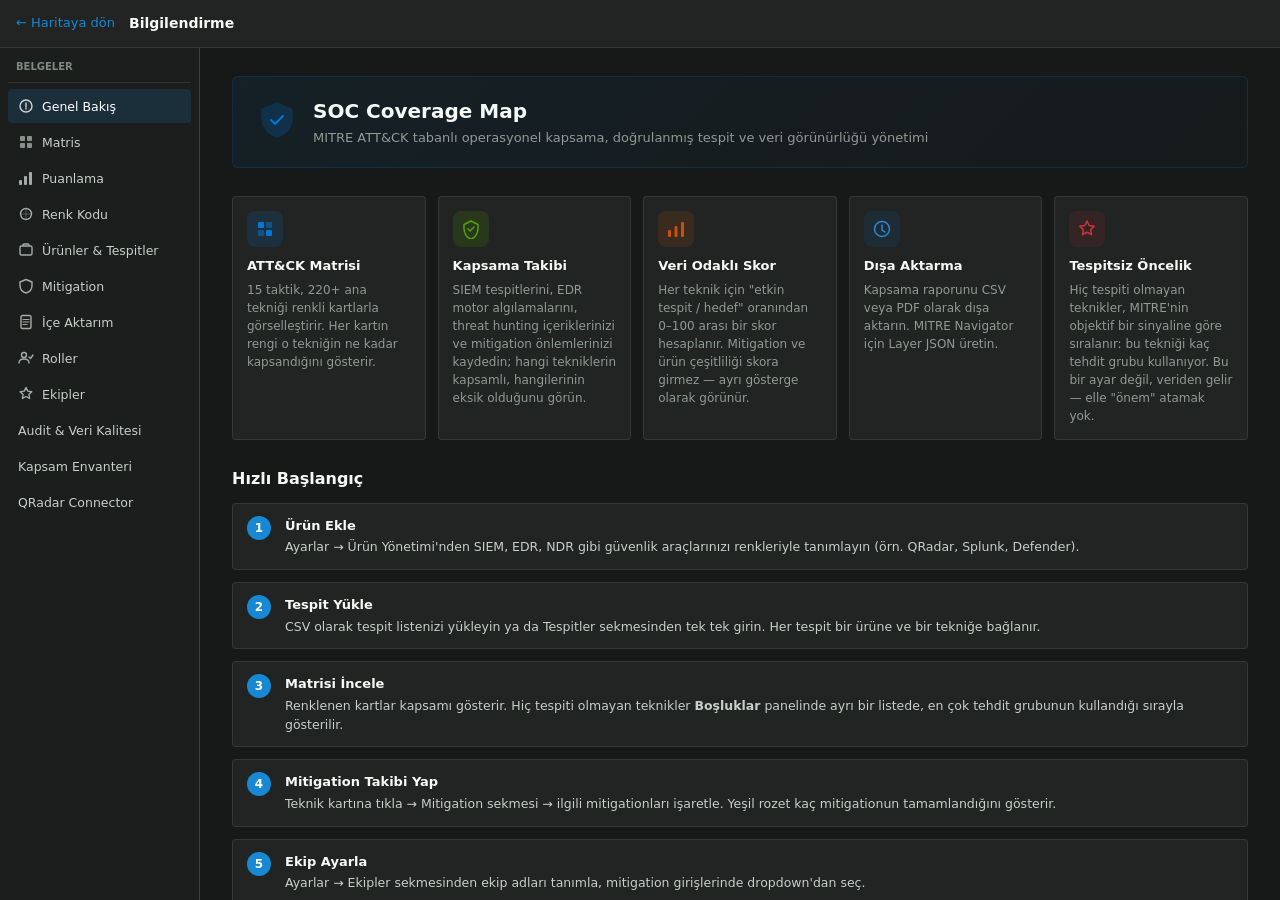
==== commit f520465e: "feat(kapsama): metodoloji dokumani, tiered esik, hibrit rollup + UI turu Uzun bir oturumda birikmis," ====
--- a/templates/docs.html
+++ b/templates/docs.html
@@ -5,7 +5,7 @@
   <meta name="viewport" content="width=device-width, initial-scale=1.0" />
   <title>Bilgilendirme — SOC Coverage Map</title>
   <link rel="icon" href="/static/favicon.svg" type="image/svg+xml" />
-  <link rel="stylesheet" href="/static/styles.css?v=120" />
+  <link rel="stylesheet" href="/static/styles.css?v=137" />
 </head>
 <body class="docs-body">
   <header class="docs-topbar">
@@ -50,10 +50,6 @@
                 <svg width="16" height="16" viewBox="0 0 16 16" fill="none"><circle cx="6" cy="5" r="2.5" stroke="currentColor" stroke-width="1.4"/><path d="M1 13c0-2.761 2.239-4 5-4s5 1.239 5 4" stroke="currentColor" stroke-width="1.4" stroke-linecap="round"/><path d="M11 7l1.5 1.5L15 5" stroke="currentColor" stroke-width="1.4" stroke-linecap="round" stroke-linejoin="round"/></svg>
                 Roller
               </button>
-              <button class="wiki-nav-item" data-wiki="w-ttp">
-                <svg width="16" height="16" viewBox="0 0 16 16" fill="none"><line x1="2" y1="4" x2="14" y2="4" stroke="currentColor" stroke-width="1.4" stroke-linecap="round"/><line x1="2" y1="8" x2="14" y2="8" stroke="currentColor" stroke-width="1.4" stroke-linecap="round"/><line x1="2" y1="12" x2="9" y2="12" stroke="currentColor" stroke-width="1.4" stroke-linecap="round"/></svg>
-                TTP Listesi
-              </button>
               <button class="wiki-nav-item" data-wiki="w-teams">
                 <svg width="16" height="16" viewBox="0 0 16 16" fill="none"><path d="M8 1.5l1.8 3.6 4 .6-2.9 2.8.7 4L8 10.5l-3.6 2 .7-4L2.2 5.7l4-.6L8 1.5z" stroke="currentColor" stroke-width="1.4" stroke-linejoin="round"/></svg>
                 Ekipler
@@ -87,7 +83,7 @@
                       <svg width="20" height="20" viewBox="0 0 20 20" fill="none"><rect x="3" y="3" width="6" height="6" rx="1" fill="currentColor"/><rect x="11" y="3" width="6" height="6" rx="1" fill="currentColor" opacity=".5"/><rect x="3" y="11" width="6" height="6" rx="1" fill="currentColor" opacity=".5"/><rect x="11" y="11" width="6" height="6" rx="1" fill="currentColor"/></svg>
                     </div>
                     <div class="wiki-card-title">ATT&amp;CK Matrisi</div>
-                    <div class="wiki-card-body">14 taktik, 200+ tekniği renkli kartlarla görselleştirir. Her kartın rengi o tekniğin ne kadar kapsandığını gösterir.</div>
+                    <div class="wiki-card-body">15 taktik, 220+ ana tekniği renkli kartlarla görselleştirir. Her kartın rengi o tekniğin ne kadar kapsandığını gösterir.</div>
                   </div>
                   <div class="wiki-card">
                     <div class="wiki-card-icon" style="background:rgba(87,163,0,.15);color:#57a300">
@@ -109,13 +105,6 @@
                     </div>
                     <div class="wiki-card-title">Dışa Aktarma</div>
                     <div class="wiki-card-body">Kapsama raporunu CSV veya PDF olarak dışa aktarın. MITRE Navigator için Layer JSON üretin.</div>
-                  </div>
-                  <div class="wiki-card">
-                    <div class="wiki-card-icon" style="background:rgba(87,163,0,.1);color:#57a300">
-                      <svg width="20" height="20" viewBox="0 0 20 20" fill="none"><line x1="3" y1="5" x2="17" y2="5" stroke="currentColor" stroke-width="1.5" stroke-linecap="round"/><line x1="3" y1="10" x2="17" y2="10" stroke="currentColor" stroke-width="1.5" stroke-linecap="round"/><line x1="3" y1="15" x2="11" y2="15" stroke="currentColor" stroke-width="1.5" stroke-linecap="round"/></svg>
-                    </div>
-                    <div class="wiki-card-title">TTP Listesi</div>
-                    <div class="wiki-card-body">Tüm teknikleri taktik bazında satır listesi olarak görüntüleyin. Her satırda tespit/hedef oranı ve mitigation durumu yer alır.</div>
                   </div>
                   <div class="wiki-card">
                     <div class="wiki-card-icon" style="background:rgba(209,52,56,.1);color:#d13438">
@@ -160,19 +149,12 @@
                     <div class="wiki-step">
                       <div class="wiki-step-num">5</div>
                       <div>
-                        <div class="wiki-step-title">TTP Listesi İncele</div>
-                        <div class="wiki-step-body">Sol menüden TTP Listesi'ne geç — tüm teknikleri satır halinde gör, arama yap, teknik adına tıklayarak detay modalını aç.</div>
+                        <div class="wiki-step-title">Ekip Ayarla</div>
+                        <div class="wiki-step-body">Ayarlar → Ekipler sekmesinden ekip adları tanımla, mitigation girişlerinde dropdown'dan seç.</div>
                       </div>
                     </div>
                     <div class="wiki-step">
                       <div class="wiki-step-num">6</div>
-                      <div>
-                        <div class="wiki-step-title">Ekip Ayarla &amp; Hedefi İncele</div>
-                        <div class="wiki-step-body">Ayarlar → Ekipler sekmesinden ekip adları tanımla, mitigation girişlerinde dropdown'dan seç. Teknik modalı → Admin sekmesinden gerekirse o tekniğin hedef tespit sayısını değiştir.</div>
-                      </div>
-                    </div>
-                    <div class="wiki-step">
-                      <div class="wiki-step-num">7</div>
                       <div>
                         <div class="wiki-step-title">Raporla</div>
                         <div class="wiki-step-body">CSV/PDF export ile yönetime sunum hazırla ya da Layer JSON ile MITRE Navigator'da görsel harita oluştur.</div>
@@ -232,14 +214,14 @@
                     </div>
                   </div>
                   <div class="wiki-legend-row">
-                    <div class="wiki-legend-item"><div class="wiki-legend-swatch" style="background:rgb(20,26,34)"></div>0%</div>
-                    <div class="wiki-legend-item"><div class="wiki-legend-swatch" style="background:rgb(205,50,50)"></div>~%30</div>
-                    <div class="wiki-legend-item"><div class="wiki-legend-swatch" style="background:rgb(225,135,45)"></div>~%50</div>
-                    <div class="wiki-legend-item"><div class="wiki-legend-swatch" style="background:rgb(185,205,60)"></div>~%70</div>
-                    <div class="wiki-legend-item"><div class="wiki-legend-swatch" style="background:rgb(42,155,55)"></div>%100</div>
+                    <div class="wiki-legend-item"><div class="wiki-legend-swatch" style="background:rgb(49,55,62)"></div>0%</div>
+                    <div class="wiki-legend-item"><div class="wiki-legend-swatch" style="background:rgb(214,96,77)"></div>~%1</div>
+                    <div class="wiki-legend-item"><div class="wiki-legend-swatch" style="background:rgb(224,150,79)"></div>~%45</div>
+                    <div class="wiki-legend-item"><div class="wiki-legend-swatch" style="background:rgb(224,195,79)"></div>~%70</div>
+                    <div class="wiki-legend-item"><div class="wiki-legend-swatch" style="background:rgb(90,160,106)"></div>%100</div>
                   </div>
                   <div class="wiki-info-box" style="margin-top:10px">
-                    <p>Renk, 5 duraklı bir gradyanın enterpolasyonudur (0 / 0.30 / 0.50 / 0.70 / 1.00) — koyudan kırmızıya, turuncuya, sarı-yeşile ve son olarak koyu yeşile geçer. Ana teknik kartları %20, alt teknik kartları %13 saydamlıkta uygulanır (koyu arka plan üzerinde okunabilir kalması için).</p>
+                    <p>Renk, skora göre opak bir gradyanın enterpolasyonudur — koyu griden (hiç tespit yok) kırmızıya, turuncuya, sarıya ve son olarak yeşile geçer; kart yazısı arka plana göre otomatik siyah/beyaz olur. Tam sınırlar ve neden opak (saydam değil) olduğu: <strong>Renk Kodu</strong> sayfası.</p>
                   </div>
                 </div>
 
@@ -249,23 +231,20 @@
                     <table class="wiki-table">
                       <thead><tr><th>Gösterge</th><th>Anlamı</th></tr></thead>
                       <tbody>
-                        <tr><td><span class="wt-badge" style="background:rgba(138,127,209,.32);color:#cfc6f5;border:1px solid rgba(138,127,209,.55)">M</span></td><td>Mor "M" rozeti — bu teknikte kayıtlı bir mitigation var. Renge ve skora karışmaz, yalnızca bilgi.</td></tr>
-                        <tr><td><div class="wt-dots"><span class="wt-dot" style="background:#0078d4"></span><span class="wt-dot" style="background:#57a300"></span></div></td><td>Sağ alt nokta(lar) — tekniği kapsayan ürün renkleri</td></tr>
-                        <tr><td><div class="wt-stripe" style="background:#ca5010"></div></td><td>Sol renkli şerit — hangi ürünlerin tespit içerdiği</td></tr>
-                        <tr><td><span style="font-size:10px;opacity:.7">▶</span></td><td>Sağ üst küçük ok — kartta alt teknikler (subtechnik) var; tıklayınca açılır / kapanır</td></tr>
+                        <tr><td>Ad + ID</td><td>Kart yüzünde üstte teknik adı, altta hafif soluk <code>Tnnnn</code> kodu</td></tr>
+                        <tr><td><div class="wt-dots"><span class="wt-dot" style="background:#0078d4"></span><span class="wt-dot" style="background:#57a300"></span></div></td><td>Sağ üst köşedeki nokta(lar) — tekniği kapsayan ürün renkleri (en fazla 5, fazlası "+N" ile)</td></tr>
                       </tbody>
                     </table>
                   </div>
                   <div class="wiki-info-box">
-                    <p><em>Not:</em> Eskiden "kritik boşluk" işaretli tekniklerin kartına kırmızı kenarlık ve ünlem ekleniyordu (önem seviyesine dayanıyordu). Önem seviyesi kavramı kaldırıldığından bu kart üzerinde artık yok — hiç tespiti olmayan teknikler <strong>Boşluklar</strong> panelinde ayrı bir listede, en çok tehdit grubunun kullandığı sırayla gösterilir.</p>
+                    <p><em>Not:</em> Tespit oranı, mitigation durumu ve (birleşik modda) kaç ortamda tespit olduğu artık kart yüzünde yazmaz — bir kartın üzerine gelince açılan tooltip'te görünür. Kart yüzü sade tutulur, renk tek başına yeterli sinyal verir. Eskiden "kritik boşluk" işaretli tekniklerin kartına kırmızı kenarlık ve ünlem ekleniyordu (önem seviyesine dayanıyordu). Önem seviyesi kavramı kaldırıldığından bu kart üzerinde artık yok — hiç tespiti olmayan teknikler <strong>Boşluklar</strong> panelinde ayrı bir listede, en çok tehdit grubunun kullandığı sırayla gösterilir.</p>
                   </div>
                 </div>
 
                 <div class="wiki-section">
                   <h2 class="wiki-h2">Alt Teknikler (Subteknikler)</h2>
                   <div class="wiki-info-box">
-                    <p>Alt teknikleri olan kartlarda sağ üst köşede küçük <strong>▶</strong> oku gösterilir. Karta tıklayınca alt teknikler kartın altında açılır; ok 90° döner. Tekrar tıklayınca kapanır.</p>
-                    <p>Filter bar'daki <strong>"Hepsini Aç"</strong> butonu tüm alt teknikleri aynı anda açar; tekrar basınca hepsini kapatır. Her yeni arama sonrasında buton "Hepsini Aç" konumuna sıfırlanır.</p>
+                    <p>Alt teknikleri olan kartlarda ayrı bir işaret yoktur — fareyle herhangi bir kartın üzerine gelin; alt teknikleri varsa altında açılır, yoksa hiçbir şey olmaz. Fare çekilince kapanır, tıklamaya gerek yok.</p>
                     <p><em>Önemli:</em> Bir alt tekniğe yazılan tespit yalnızca o alt tekniğin kendi rengine ve skoruna katkı sağlar — üst tekniği "tespitli" yapmaz. Bir tekniğin üst kartı, ancak <strong>doğrudan kendisine</strong> yazılmış bir tespitle kapsanmış sayılır; kardeş alt tekniklerden birinin kapsanması diğerleri (veya üst teknik) hakkında bir şey söylemez. Üst kartı tıklayıp modalı açtığınızda yine de tüm alt tekniklerdeki kuralları ayrı ayrı gruplanmış olarak görürsünüz — sayım net kalır, görünürlük kaybolmaz.</p>
                   </div>
                 </div>
@@ -274,7 +253,7 @@
                   <h2 class="wiki-h2">Arama &amp; Filtre</h2>
                   <div class="wiki-info-box">
                     <p><strong>Arama:</strong> Teknik adı veya ID girin (örn. <code>T1059</code>, <code>powershell</code>). Eşleşmeyen teknikler gizlenir.</p>
-                    <p><strong>Ürün filtresi:</strong> Üst bardaki renkli ürün adlarına tıklayarak sadece belirli ürünlerin tespitlerini taşıyan teknikleri görün. <strong>Tümü</strong>'ne basarak sıfırlayın.</p>
+                    <p><strong>Ürün filtresi:</strong> Üst bardaki renkli ürün adlarına tıklamak teknikleri gizlemez — matris tamamen görünür kalır, ama sanki yalnızca o ürün(ler) varmış gibi yeniden boyanır: seçili ürünün kapsamadığı teknikler dürüstçe boş/koyu görünür. "QRadar'ın kendi haritası" gibi düşünün. <strong>Tümü</strong>'ne basarak sıfırlayın.</p>
                   </div>
                 </div>
               </div>
@@ -303,11 +282,11 @@
                   <div class="wiki-info-box" style="margin-top:10px">
                     <p><strong>Etkin tespit</strong>, tekniğe bağlı her tespitin üç ayrı ağırlığının çarpımının toplamıdır:</p>
                     <ul class="wiki-ul">
-                      <li><strong>Kapsama seviyesi</strong> — <code>low</code> ×0.25, <code>partial</code> ×0.60, <code>full</code> ×1.00</li>
+                      <li><strong>Tespit gücü</strong> (arayüzde eski adı "kapsam seviyesi", <code>coverage_level</code> alanı) — <code>low</code> ×0.25, <code>half</code> ×0.50, <code>good</code> ×0.75, <code>full</code> ×1.00 (DeTT&CT Visibility Score'unun 4 kademeye sadeleştirilmiş hali)</li>
                       <li><strong>Ortam izleme ağırlığı</strong> — belirli bir ortam seçiliyken, o tespitin ürünü orada ne kadar izliyorsa (tam ×1.00, kısmi ×%oran, yok ×0). "Tüm ortamlar (birleşik)" modunda etkisizdir.</li>
                       <li><strong>Kaynak ağırlığı</strong> — adı olan gerçek bir tespit (<code>named</code>) ×1.00; toplu ürün iddiası (<code>product_claim</code> — içe aktarımdaki "built-in kapsama" gibi tek satırlık, isimsiz bir iddia) ×0.75. Böylece adı olan hiçbir tespiti olmayan bir teknik, yalnızca toplu iddiayla asla %100 gösteremez.</li>
                     </ul>
-                    <p><strong>Hedef</strong> (kaç etkin tespit "yeterli" sayılır), her teknik için ayrı ayrı ayarlanabilir: ana teknikler varsayılan <strong>2</strong>, alt teknikler varsayılan <strong>1</strong> ile başlar (kurallar neredeyse tamamen ana tekniğe yazıldığı için alt teknik başına 2 ayrı kural beklemek gerçekçi değildi). Admin, teknik detay modalından bunu her teknik için elle değiştirebilir; <strong>0</strong> seçilirse "bu teknik için tespit gerekmiyor" demektir ve skor daima %100'dür.</p>
+                    <p><strong>Hedef</strong> (kaç etkin tespit "yeterli" sayılır), o tekniği kaç tehdit grubunun kullandığına (MITRE verisi) göre otomatik 3 kademeye ayrılır — az kullanılan bir teknik <strong>1</strong>, orta düzey <strong>2</strong>, yaygın kullanılan bir teknik <strong>3</strong> ile başlar. Admin bunu API üzerinden her teknik için elle değiştirebilir (şu an için ekranda ayrı bir yapılandırma sekmesi yok); <strong>0</strong> seçilirse "bu teknik için tespit gerekmiyor" demektir ve skor daima %100'dür. Alt tekniği olan bir üst tekniğin hedefi, kendi hedefi + alt tekniklerinin <em>karşılanmamış</em> boşluklarının toplamıdır (bir alt teknik kendi hedefini zaten karşılamışsa üst tekniğe ekstra yük getirmez) — ayrıntı: <a href="https://github.com/ocobayhan/mitre-coverage-map/blob/main/docs/scoring_methodology.md" target="_blank" rel="noopener"><code>docs/scoring_methodology.md</code></a>.</p>
                   </div>
                 </div>
 
@@ -337,15 +316,15 @@
                     <div class="wx-card">
                       <div class="wx-title">Yalnızca Toplu İddia</div>
                       <div class="wx-row"><span>Adı olan tespit yok</span><div class="wx-bar"><div style="width:0%;background:#4f86c6"></div></div><span>0</span></div>
-                      <div class="wx-row"><span>1× partial ürün iddiası</span><div class="wx-bar"><div style="width:45%;background:#4f86c6"></div></div><span>0.60×0.75</span></div>
+                      <div class="wx-row"><span>1× half ürün iddiası</span><div class="wx-bar"><div style="width:37.5%;background:#4f86c6"></div></div><span>0.50×0.75</span></div>
                       <div class="wx-row"><span>Hedef 2</span><div class="wx-bar"><div style="width:100%;background:#ca5010"></div></div><span>÷2</span></div>
-                      <div class="wx-total" style="background:rgb(96,55,55)">Skor: 0.225 <span>■ "Kapsamsız" listesinde de görünür</span></div>
+                      <div class="wx-total" style="background:rgb(96,55,55)">Skor: 0.188 <span>■ "Kapsamsız" listesinde de görünür</span></div>
                     </div>
                     <div class="wx-card">
                       <div class="wx-title">Kısmi, Adı Olan Tespit</div>
-                      <div class="wx-row"><span>1× partial, named</span><div class="wx-bar"><div style="width:30%;background:#4f86c6"></div></div><span>0.60</span></div>
+                      <div class="wx-row"><span>1× half, named</span><div class="wx-bar"><div style="width:25%;background:#4f86c6"></div></div><span>0.50</span></div>
                       <div class="wx-row"><span>Hedef 2</span><div class="wx-bar"><div style="width:100%;background:#ca5010"></div></div><span>÷2</span></div>
-                      <div class="wx-total" style="background:rgb(110,95,25)">Skor: 0.30 <span>■ "Tespit" kovasına girer</span></div>
+                      <div class="wx-total" style="background:rgb(110,95,25)">Skor: 0.25 <span>■ "Tespit" kovasına girer</span></div>
                     </div>
                     <div class="wx-card">
                       <div class="wx-title">Tam Kapsama</div>
@@ -363,60 +342,65 @@
                 </div>
 
                 <div class="wiki-section">
-                  <h2 class="wiki-h2">Teknik Bazlı Yapılandırma</h2>
-                  <div class="wiki-info-box">
-                    <p>Her teknik için hedef tespit sayısı admin panelinden özelleştirilebilir. Teknik kartına tıklayın → <strong>Admin</strong> sekmesi → <em>Hedef tespit sayısı</em> alanını düzenleyin (0–10 arası, 0 = "gerekli değil").</p>
-                    <p>Hiç adı olan tespiti olmayan teknikler artık kart üzerinde işaretlenmez — <strong>Boşluklar</strong> panelindeki "Tespitsiz Teknikler" listesinde, MITRE'nin objektif sinyaline (kaç tehdit grubu kullanıyor) göre sıralanmış olarak görünürler. Bu bir ayar değil, veriden gelir.</p>
-                  </div>
-                </div>
+                  <h2 class="wiki-h2">Bu Yöntemin Dayanağı</h2>
+                  <p class="wiki-p">Bu formül kafadan atılmadı — her parçası bilinen bir tehdit-istihbaratı yöntemine veya MITRE'nin kendi verisine dayanır. Tam gerekçe ve doğrudan alıntılar için: <a href="https://github.com/ocobayhan/mitre-coverage-map/blob/main/docs/scoring_methodology.md" target="_blank" rel="noopener"><code>docs/scoring_methodology.md</code></a>.</p>
+                  <div class="wiki-table-wrap">
+                    <table class="wiki-table">
+                      <thead><tr><th>Karar</th><th>Dayanak</th></tr></thead>
+                      <tbody>
+                        <tr><td>4 seviyeli kapsama ağırlığı</td><td><strong>DeTT&amp;CT</strong>'nin (Rabobank CDC) Visibility Score'unun (1–4: Minimal / Orta / İyi / Mükemmel) birebir karşılığı.</td></tr>
+                        <tr><td>Hedefin teknik yaygınlığına göre dilimlenmesi</td><td>MITRE'nin kendi verisi: bir tekniği kaç tehdit grubu kullandığı. Doğrulama: bizim en yüksek yaygınlıklı tekniğimiz <strong>T1078 Valid Accounts</strong>, Red Canary'nin 2026 Tehdit Tespit Raporu'nda da 2 yıldır #1 sırada.</td></tr>
+                        <tr><td>Alt teknik boşluklarının toplanması (sum)</td><td>MITRE ATT&amp;CK Navigator'ın layer formatı ve DeTT&amp;CT'nin kendi <code>navigator_layer.py</code> kaynak kodu — ikisi de varsayılan olarak <code>sum</code> kullanır (yaygın sanılanın aksine <code>max</code> değil).</td></tr>
+                        <tr><td>Renk gradyanı enterpolasyonu</td><td>Aynı mekanizma: Navigator'ın <code>gradient</code> alanı da renkler + min/max arası doğrusal enterpolasyondur.</td></tr>
+                      </tbody>
+                    </table>
+                  </div>
+                  <div class="wiki-info-box">
+                    <p><strong>Bilinçli uyarlama:</strong> DeTT&amp;CT'nin tam ölçeği -1..5 arası ve Data Quality/Visibility'yi ayrı puanlar — bizim ihtiyacımız için fazla ağırdı, 4 seviyeye sadeleştirildi. MITRE INFORM (Center for Threat-Informed Defense) da bu tür formüllerin "bilimsel kesinlik değil, en iyi mühendislik kararı" olduğunu ve kurumların kendi bağlamlarına göre <em>uyarlaması gerektiğini</em> açıkça belirtiyor — bu formül de tam olarak öyle bir uyarlama.</p>
+                  </div>
+                </div>
+
               </div>
 
               <!-- Renk Kodu -->
               <div class="wiki-page" id="w-colors">
                 <h1 class="wiki-page-title">Renk Kodu</h1>
-                <p class="wiki-page-lead">Teknik kartlarının arka plan rengi, o tekniğin hesaplanan skoruna göre 5 duraklı bir gradyanın enterpolasyonudur.</p>
+                <p class="wiki-page-lead">Teknik kartlarının arka plan rengi, o tekniğin hesaplanan skoruna göre 4 duraklı bir gradyanın enterpolasyonudur. Skor tam sıfırsa gradyan hiç devreye girmez, düz koyu gri kullanılır.</p>
 
                 <div class="wiki-section">
                   <div class="wiki-gradient-bar">
                     <div class="wgb-track">
                       <div class="wgb-fill"></div>
-                      <div class="wgb-marker" style="left:0%"><div class="wgb-label">0.0</div></div>
-                      <div class="wgb-marker" style="left:30%"><div class="wgb-label">0.30</div></div>
-                      <div class="wgb-marker" style="left:50%"><div class="wgb-label">0.50</div></div>
+                      <div class="wgb-marker" style="left:0%"><div class="wgb-label">0 (gri)</div></div>
+                      <div class="wgb-marker" style="left:45%"><div class="wgb-label">0.45</div></div>
                       <div class="wgb-marker" style="left:70%"><div class="wgb-label">0.70</div></div>
                       <div class="wgb-marker" style="left:100%"><div class="wgb-label">1.0</div></div>
                     </div>
                     <div class="wgb-zones">
-                      <div class="wgb-zone" style="width:30%">
-                        <span>Koyu → Kırmızı</span>
-                        <span class="wgb-zone-sub">Tespit yok / çok az</span>
-                      </div>
-                      <div class="wgb-zone" style="width:20%;border-left:1px solid var(--d-border)">
+                      <div class="wgb-zone" style="width:45%">
                         <span>Kırmızı → Turuncu</span>
-                        <span class="wgb-zone-sub">Düşük kapsama</span>
-                      </div>
-                      <div class="wgb-zone" style="width:20%;border-left:1px solid var(--d-border)">
-                        <span>Turuncu → Sarı-yeşil</span>
+                        <span class="wgb-zone-sub">Tespit var ama hedefin azı karşılanmış</span>
+                      </div>
+                      <div class="wgb-zone" style="width:25%;border-left:1px solid var(--d-border)">
+                        <span>Turuncu → Sarı</span>
                         <span class="wgb-zone-sub">Orta kapsama</span>
                       </div>
                       <div class="wgb-zone" style="width:30%;border-left:1px solid var(--d-border)">
-                        <span>Sarı-yeşil → Koyu yeşil</span>
+                        <span>Sarı → Yeşil</span>
                         <span class="wgb-zone-sub">İyi kapsama</span>
                       </div>
                     </div>
                   </div>
-                </div>
-
-                <div class="wiki-section">
-                  <h2 class="wiki-h2">RGBA Şeffaflık Sistemi</h2>
-                  <div class="wiki-info-box">
-                    <p>Kart arka plan rengi doğrudan solid bir renk değil, bir RGBA katmanıdır. Bu sayede:</p>
-                    <ul class="wiki-ul">
-                      <li>Karanlık arka plan korunur — kartlar okunabilir kalır</li>
-                      <li>Çok sayıda kart aynı anda ekranda olduğunda göz yorulmaz</li>
-                      <li>Ürün rengi şeridi ile arka plan rengi aynı anda görülebilir</li>
-                    </ul>
-                    <p>Ana teknik kartları <strong>%20</strong> opaklıkta, alt teknik kartları biraz daha sönük <strong>%13</strong> opaklıkta uygulanır — örneğin tam yeşil <code>rgb(42,155,55)</code>, ana kartta <code>rgba(42,155,55,0.20)</code>, alt teknik kartında <code>rgba(42,155,55,0.13)</code> olur.</p>
+                  <div class="wiki-info-box" style="margin-top:10px">
+                    <p><em>Not:</em> "Tam sıfır" (hiç etkin tespit yok) ile "sıfırın az üstü" arasında ara ton yoktur — skor 0'dan çıkar çıkmaz kart doğrudan kırmızıya döner. Bu bilinçli bir tercih: aradaki farkın (hiç tespit yok / son derece zayıf bir tespit var) gözden kaçmaması için.</p>
+                  </div>
+                </div>
+
+                <div class="wiki-section">
+                  <h2 class="wiki-h2">Opak Dolgu + Otomatik Metin Kontrastı</h2>
+                  <div class="wiki-info-box">
+                    <p>Kart arka plan rengi RGBA/saydam bir katman değil, doğrudan opak (solid) bir renktir — ana teknik ve alt teknik kartları <strong>tamamen aynı</strong> renklendirmeyi kullanır (eskiden alt teknikler daha soluk gösteriliyordu, bu ayrım kaldırıldı).</p>
+                    <p>Kart üzerindeki yazı rengi (siyah ya da beyaz) her kartta arka planın parlaklığına göre otomatik hesaplanır — hangi skor renginde olursa olsun okunabilirlik garantilidir, elle ayarlanan sabit bir metin rengi yoktur.</p>
                   </div>
                 </div>
 
@@ -424,38 +408,38 @@
                   <h2 class="wiki-h2">Renk Örnekleri</h2>
                   <div class="wiki-color-samples">
                     <div class="wcs-item">
-                      <div class="wcs-swatch" style="background:rgb(20,26,34)"></div>
+                      <div class="wcs-swatch" style="background:rgb(49,55,62)"></div>
                       <div class="wcs-info">
-                        <div class="wcs-score">Skor: 0.00</div>
-                        <div class="wcs-desc">Hiç etkin tespit yok. Tamamen koyu arka plan.</div>
+                        <div class="wcs-score">Skor: 0.00 (tam sıfır)</div>
+                        <div class="wcs-desc">Hiç etkin tespit yok. Düz koyu gri — gradyanın parçası değil, ayrı bir durum.</div>
                       </div>
                     </div>
                     <div class="wcs-item">
-                      <div class="wcs-swatch" style="background:rgba(205,50,50,0.20)"></div>
+                      <div class="wcs-swatch" style="background:rgb(214,96,77)"></div>
                       <div class="wcs-info">
-                        <div class="wcs-score">Skor: 0.30</div>
-                        <div class="wcs-desc">Hedefin ~üçte biri karşılanmış. Kırmızı ton.</div>
+                        <div class="wcs-score">Skor: sıfırın hemen üstü</div>
+                        <div class="wcs-desc">İlk etkin tespit girer girmez bu tona atlanır. Yumuşak kırmızı.</div>
                       </div>
                     </div>
                     <div class="wcs-item">
-                      <div class="wcs-swatch" style="background:rgba(225,135,45,0.20)"></div>
+                      <div class="wcs-swatch" style="background:rgb(224,150,79)"></div>
                       <div class="wcs-info">
-                        <div class="wcs-score">Skor: 0.50</div>
-                        <div class="wcs-desc">Hedefin yarısı karşılanmış. Turuncu ton.</div>
+                        <div class="wcs-score">Skor: 0.45</div>
+                        <div class="wcs-desc">Hedefin biraz altı. Yumuşak turuncu.</div>
                       </div>
                     </div>
                     <div class="wcs-item">
-                      <div class="wcs-swatch" style="background:rgba(185,205,60,0.20)"></div>
+                      <div class="wcs-swatch" style="background:rgb(224,195,79)"></div>
                       <div class="wcs-info">
                         <div class="wcs-score">Skor: 0.70</div>
-                        <div class="wcs-desc">Hedefin çoğu karşılanmış. Sarı-yeşil ton.</div>
+                        <div class="wcs-desc">Hedefin çoğu karşılanmış. Yumuşak sarı.</div>
                       </div>
                     </div>
                     <div class="wcs-item">
-                      <div class="wcs-swatch" style="background:rgba(42,155,55,0.20)"></div>
+                      <div class="wcs-swatch" style="background:rgb(90,160,106)"></div>
                       <div class="wcs-info">
                         <div class="wcs-score">Skor: 1.00</div>
-                        <div class="wcs-desc">Hedef tamamen (veya "gerekli değil" ile) karşılanmış. Koyu yeşil.</div>
+                        <div class="wcs-desc">Hedef tamamen (veya "gerekli değil" ile) karşılanmış. Yumuşak yeşil.</div>
                       </div>
                     </div>
                   </div>
@@ -571,7 +555,7 @@
                     </div>
                     <div class="wiki-step">
                       <div class="wiki-step-num">4</div>
-                      <div>Kaydedilen giriş mitigationun altında listelenir. İlk kayıt sonrasında o mitigation <em>işaretli</em> sayılır ve kartın köşesinde mor "M" rozeti çıkar — teknik skoru <strong>değişmez</strong>.</div>
+                      <div>Kaydedilen giriş mitigationun altında listelenir. İlk kayıt sonrasında o mitigation <em>işaretli</em> sayılır ve Matrix'te ilgili teknik kartının tooltip'inde görünür — teknik skoru <strong>değişmez</strong>.</div>
                     </div>
                   </div>
                 </div>
@@ -589,7 +573,7 @@
                   <div class="wiki-warning"><strong>Mitigation skora hiç girmez.</strong> Haritanın cevapladığı soru "bu tekniği görebiliyor muyuz" — mitigation bunu değil, "bu tekniği zorlaştırıyor muyuz"u anlatır. İkisi karışırsa hiçbir tekniğin gerçekten tespit edilip edilmediği anlaşılmaz.</div>
                   <div class="wiki-info-box">
                     <p>Ayrıca MITRE'nin mitigation↔teknik eşlemesi çok geniştir ve bu, mitigationu skora katmayı riskli kılar: tek bir mitigation kaydı (örn. <strong>M1018 User Account Management</strong>) MITRE'nin eşlemesi üzerinden <strong>120'den fazla</strong> farklı tekniği aynı anda etkiler. Eğer skora girseydi, o 120 tekniğin hiç tespiti olmayanları da suni şekilde yükselirdi — <em>"bu mitigation bu teknikle ilgilidir"</em> demek, <em>"bu mitigation bu tekniği engeller"</em> demek değildir.</p>
-                    <p>Bu yüzden mitigation, karta ayrı bir mor <strong>"M"</strong> rozeti olarak eklenir; rengi ve skoru hiç etkilemez.</p>
+                    <p>Bu yüzden mitigation, kartın rengine hiç karışmaz — hover tooltip'inde ayrı bir satır olarak görünür, skoru hiç etkilemez.</p>
                   </div>
                 </div>
               </div>
@@ -657,7 +641,7 @@
                     <table class="wiki-table">
                       <thead><tr><th>Kural</th><th>Neden</th></tr></thead>
                       <tbody>
-                        <tr><td>Teknik ID'leri gerçek olmalı</td><td>Tanınmayan ID (uydurulmuş <code>T9999</code> gibi) hata üretir. LLM'lerin ID uydurması bilinen bir risk.</td></tr>
+                        <tr><td>Tanınmayan teknik ID'si dosyayı bloklamaz</td><td>Uydurulmuş bir ID (<code>T9999</code> gibi — LLM'lerin bilinen bir riski) yalnızca <strong>uyarı</strong> üretir: o satır atlanır, kuralın kendisi geçerli teknikleriyle birlikte yine de oluşturulur. Tek bir hatalı satır 300+ geçerli satırı bloklamaz.</td></tr>
                         <tr><td>Ürün katalogda ya da dosyada tanımlı olmalı</td><td><code>rules.source</code> ile <code>products.name</code> arasında FK yok; eşleşmeyen kaynak hiçbir ortamda kapsama sağlamaz.</td></tr>
                         <tr><td>Aynı kural dosyada iki kez geçemez</td><td>Hangi satırın kazandığı belirsiz kalırdı.</td></tr>
                         <tr><td><strong>Kısmi uygulama yok</strong></td><td>Tek bir hata varsa hiçbir satır yazılmaz — yarısı girmiş bir dosyayı toparlamak zordur.</td></tr>
@@ -686,7 +670,7 @@
                         <tr><td><code>name</code></td><td><span class="wt-required">Evet</span></td><td>Kural adı</td></tr>
                         <tr><td><code>tech</code></td><td><span class="wt-required">Evet</span></td><td>Teknik ID (<code>T1059</code> veya <code>T1059.001</code>)</td></tr>
                         <tr><td><code>source</code></td><td><span class="wt-required">Evet</span></td><td>Ürün adı — katalogla birebir eşleşmeli</td></tr>
-                        <tr><td><code>coverage_level</code></td><td><span class="wt-optional">Hayır</span></td><td><code>low</code> / <code>partial</code> / <code>full</code> (varsayılan <code>full</code>)</td></tr>
+                        <tr><td><code>coverage_level</code></td><td><span class="wt-optional">Hayır</span></td><td><code>low</code> / <code>half</code> / <code>good</code> / <code>full</code> (varsayılan <code>full</code>)</td></tr>
                       </tbody>
                     </table>
                   </div>
@@ -759,47 +743,6 @@
                 </div>
               </div>
 
-              <!-- TTP Listesi -->
-              <div class="wiki-page" id="w-ttp">
-                <h1 class="wiki-page-title">TTP Listesi</h1>
-                <p class="wiki-page-lead">Tüm MITRE ATT&amp;CK tekniklerini matris yerine satır halinde, taktik bazlı gruplandırılmış liste olarak görüntüleyen panel.</p>
-
-                <div class="wiki-section">
-                  <h2 class="wiki-h2">Panel Açıklaması</h2>
-                  <div class="wiki-info-box">
-                    <p>Sol menüden <strong>TTP Listesi</strong>'ne tıklayın. Teknikler her taktik için ayrı bir bölüm halinde sıralanır. Her satırda şu bilgiler yer alır:</p>
-                    <ul class="wiki-ul">
-                      <li><strong>ID</strong> — Teknik kodu (T1059 gibi)</li>
-                      <li><strong>Teknik Adı</strong> — Tıklanabilir; detay modalını açar</li>
-                      <li><strong>Taktik</strong> — Tekniğin ait olduğu ATT&amp;CK taktiği</li>
-                      <li><strong>Tespit</strong> — Etkin tespit / hedef</li>
-                      <li><strong>Mitigation</strong> — İşaretli / toplam mitigation sayısı (skora girmez, bilgi amaçlı)</li>
-                    </ul>
-                  </div>
-                </div>
-
-                <div class="wiki-section">
-                  <h2 class="wiki-h2">Satır Renkleri</h2>
-                  <div class="wiki-info-box">
-                    <p>Her taktik başlığı satırı, o taktiğin ortalama kapsama skoru oranında hafif renklendirilir — aynı RGBA %20 sistemi kullanılır. Düşük kapsanan taktikler koyu, iyi kapsananlar yeşil tona yakın görünür.</p>
-                  </div>
-                </div>
-
-                <div class="wiki-section">
-                  <h2 class="wiki-h2">Arama</h2>
-                  <div class="wiki-info-box">
-                    <p>Panelin üstündeki arama kutusu teknik adı ve ID'ye göre anlık filtreler. Arama sonuçlarında sadece eşleşen teknikler görünür; boş kalan taktik grupları otomatik gizlenir.</p>
-                  </div>
-                </div>
-
-                <div class="wiki-section">
-                  <h2 class="wiki-h2">Detay Modalı</h2>
-                  <div class="wiki-info-box">
-                    <p>Teknik adına tıklandığında matristeki kart tıklamasıyla aynı detay modalı açılır — tespitler, mitigationlar ve admin ayarları sekmeleriyle tam erişim sağlanır.</p>
-                  </div>
-                </div>
-              </div>
-
               <!-- Ekipler -->
               <div class="wiki-page" id="w-teams">
                 <h1 class="wiki-page-title">Ekipler</h1>
@@ -850,13 +793,23 @@
 
                 <div class="wiki-section">
                   <h2 class="wiki-h2">Veri Kalitesi Kontrolleri</h2>
-                  <ul class="wiki-ul">
-                    <li>Kanıtsız veya süresi geçmiş doğrulamalar.</li>
-                    <li>Sahipsiz detection ve telemetry kayıtları.</li>
-                    <li>Eksik data component eşleşmeleri ve düşük kalite puanları.</li>
-                    <li>Ürün kataloğunda bulunmayan kaynaklar ve geçersiz taktik değerleri.</li>
-                  </ul>
-                  <div class="wiki-warning"><strong>Önerilen yönetişim:</strong> ölçümü hazırlayan ile profili onaylayan kişi farklı olmalı; kritik açıklar Aksiyon Planı'nda sahip ve hedef tarihle takip edilmelidir.</div>
+                  <p class="wiki-p">Yedi ayrı kontrol, her biri kendi ağırlığıyla tek bir <strong>Kalite Skoru</strong>'na (0–100) katkı yapar:</p>
+                  <div class="wiki-table-wrap">
+                    <table class="wiki-table">
+                      <thead><tr><th>Kontrol</th><th>Ne demek</th><th>Ağırlık</th></tr></thead>
+                      <tbody>
+                        <tr><td>Eşlenmemiş tespit</td><td>Kural hiçbir geçerli MITRE tekniğine bağlı değil</td><td>%45</td></tr>
+                        <tr><td>Geçersiz + orphan eşleme</td><td>Var olmayan bir teknik ID'si <em>veya</em> silinmiş bir tespite bağlı kalmış eşleme</td><td>%30</td></tr>
+                        <tr><td>Bilinmeyen ürün</td><td>Kuralın kaynağı ürün kataloğunda yok — bu kural hiçbir ortamda kapsama sağlamaz</td><td>%10</td></tr>
+                        <tr><td>Geçersiz taktik</td><td>Taktik alanı MITRE Enterprise taktikleriyle eşleşmiyor</td><td>%10</td></tr>
+                        <tr><td>Geçersiz kapsama seviyesi</td><td><code>coverage_level</code> dört geçerli değerden biri değil</td><td>%5</td></tr>
+                      </tbody>
+                    </table>
+                  </div>
+                  <div class="wiki-info-box">
+                    <p>Ayrıca <em>eski teknik adı kullanımı</em> (standart T-koduna çevrilmesi gereken) ayrı bir uyarı olarak listelenir ama skoru düşürmez — otomatik onarılabilir.</p>
+                  </div>
+                  <div class="wiki-warning"><strong>Onarım geri alınamaz:</strong> <strong>Veri Kalitesi → Onar</strong> (yalnızca admin) eski teknik adlarını standart ID'ye çevirir, placeholder ve orphan eşlemeleri siler, taktik alanlarını normalize eder — çalıştırmadan önce sorunların listesini gözden geçirin. İşlem audit zincirine önce/sonra özetiyle yazılır.</div>
                 </div>
 
                 <div class="wiki-section">
@@ -871,35 +824,35 @@
 
               <div class="wiki-page" id="w-scope-registry">
                 <h1 class="wiki-page-title">Kapsam Envanteri</h1>
-                <p class="wiki-page-lead">KPI ölçümünün hangi ortam ve varlık grubu için geçerli olduğunu, o grubu hangi ürünlerin nasıl izlediğini kayıt altına alır.</p>
+                <p class="wiki-page-lead">KPI ölçümünün hangi ortam için geçerli olduğunu, o ortamı hangi ürünlerin nasıl izlediğini kayıt altına alır.</p>
 
                 <div class="wiki-section">
                   <h2 class="wiki-h2">Sınıflandırma</h2>
+                  <p class="wiki-p">İki seviye — aradaki "varlık grubu" katmanı kaldırıldı (süreç aşırı dallanıyordu, tek ortam yeterli ayrım sağlıyor).</p>
                   <table class="wiki-table">
                     <thead><tr><th>Seviye</th><th>Örnek</th><th>Amaç</th></tr></thead>
                     <tbody>
-                      <tr><td>Ortam</td><td>DIAS Lumos</td><td>İş ve teknoloji sınırını, sahibi ve kritikliği tanımlar.</td></tr>
-                      <tr><td>Varlık grubu</td><td>Linux Serverler</td><td>Aynı platform, varlık tipi ve izleme yapısındaki sistemleri toplar.</td></tr>
-                      <tr><td>Ürün izleme</td><td>QRadar / Tam / Log yönlendirme</td><td>Ürünün gruptaki bulunurluğunu ve yaklaşık cihaz kapsamını kaydeder.</td></tr>
+                      <tr><td>Ortam</td><td>Lumos</td><td>İş ve teknoloji sınırını, sahibi, kritikliği ve yaklaşık varlık sayısını tanımlar.</td></tr>
+                      <tr><td>Ürün izleme</td><td>QRadar / Tam / Log yönlendirme</td><td>Ürünün o ortamdaki bulunurluğunu, yöntemini (agent/log yönlendirme/API/network/hibrit) ve yaklaşık cihaz kapsamını kaydeder.</td></tr>
                     </tbody>
                   </table>
-                  <div class="wiki-info-box"><p><strong>Örnek:</strong> DIAS Lumos / Linux Serverler için QRadar <em>Tam</em>, Defender <em>İzlenmiyor</em> seçilebilir. DIAS / Client Cihazları ayrı bir grup olmalıdır; çünkü ürün, telemetri ve teknik kapsamı farklıdır.</p></div>
+                  <div class="wiki-info-box"><p><strong>Örnek:</strong> Lumos ortamı için QRadar <em>Tam</em>, Defender <em>İzlenmiyor</em> seçilebilir. Farklı ürün/telemetri/teknik kapsamına sahip sistemler (örn. client cihazları) ayrı bir ortam olarak tanımlanmalıdır.</p></div>
                 </div>
 
                 <div class="wiki-section">
                   <h2 class="wiki-h2">Anket Durumları</h2>
                   <ul class="wiki-ul">
                     <li><strong>Değerlendirilmedi:</strong> Kapsam hakkında henüz güvenilir beyan yoktur.</li>
-                    <li><strong>İzlenmiyor:</strong> Ürün bu varlık grubunda kullanılmıyor; kapsam yüzde 0'dır.</li>
+                    <li><strong>İzlenmiyor:</strong> Ürün bu ortamda kullanılmıyor; kapsam yüzde 0'dır.</li>
                     <li><strong>Kısmi izleme:</strong> Yüzde 1-99 arasında cihaz, log veya sensör kapsamı vardır; hariç kalan sınır nota yazılmalıdır.</li>
-                    <li><strong>Tam izleme:</strong> Tanımlı varlık grubunun tamamı ürün kapsamındadır; yüzde 100 kabul edilir.</li>
+                    <li><strong>Tam izleme:</strong> Tanımlı ortamın tamamı ürün kapsamındadır; yüzde 100 kabul edilir.</li>
                   </ul>
                   <div class="wiki-warning"><strong>Önemli:</strong> Tam izleme, MITRE detection coverage anlamına gelmez. Önce ilgili QRadar connector'ından tespitler alınır; teknik eşleme, aktiflik ve kontrollü test kanıtı doğrulandıktan sonra detection KPI'ına katkı verir.</div>
                 </div>
 
                 <div class="wiki-section">
                   <h2 class="wiki-h2">Yetki ve Audit</h2>
-                  <p>Viewer kayıtları okur. Editor ürün izleme anketini doldurur. Admin ortam ve varlık gruplarını oluşturur veya düzenler. Her anket kaydı değerlendiren kullanıcı, tarih, önceki ve sonraki değerlerle Audit zincirine eklenir.</p>
+                  <p>Viewer kayıtları okur. Editor ürün izleme anketini doldurur. Admin ortamları oluşturur veya düzenler. Her anket kaydı değerlendiren kullanıcı, tarih, önceki ve sonraki değerlerle Audit zincirine eklenir.</p>
                 </div>
               </div>
 
--- a/static/styles.css
+++ b/static/styles.css
@@ -59,6 +59,17 @@
   overflow: hidden;
 }
 
+/* Matrix tam ekran modu — sadece kendi CSS'imizdeki menu/ust cubuk gizlenir
+   (gercek Fullscreen API degil, kullanicinin istegi buydu: "chrome
+   sayfasinin tamami heatmap olsun" — sekme/adres cubugu degil, bizim
+   navigasyonumuz). .content zaten flex:1 oldugu icin bosalan alani
+   otomatik doldurur. */
+.ms-shell.matrix-fullscreen .ms-topbar,
+.ms-shell.matrix-fullscreen .sidebar {
+  display: none;
+}
+#btnMatrixFullscreen.active { background: var(--d-blue); color: #fff; border-color: var(--d-blue); }
+
 .ms-topbar {
   height: 48px;
   flex-shrink: 0;
@@ -274,6 +285,22 @@
   flex-shrink: 0;
 }
 
+/* Ayrı .filter-bar satırı kaldırıldı, arama command-bar'a küçük ve sade
+   biçimde taşındı (kullanıcı kararı, 2026-08-15) — dikeyde yer kazanır. */
+.ms-inline-search {
+  height: 24px;
+  width: 150px;
+  background: var(--d-bg);
+  border: 1px solid var(--d-border);
+  color: var(--d-text-1);
+  border-radius: 3px;
+  padding: 0 8px;
+  font-size: 12px;
+  font-family: inherit;
+}
+.ms-inline-search::placeholder { color: var(--d-text-3); }
+.ms-inline-search:focus { outline: none; border-color: var(--d-blue); }
+
 /* ── Matrix ─────────────────────────────────────────────── */
 .ms-matrix-wrap {
   flex: 1;
@@ -284,72 +311,95 @@
 .matrix-container {
   display: grid;
   grid-auto-flow: column;
-  grid-auto-columns: minmax(176px, 208px);
-  gap: 6px;
+  grid-auto-columns: minmax(142px, 168px);
+  gap: 5px;
   padding: 4px 4px 16px;
   align-content: start;
 }
 
+/* Kolon artik kendi arka plani/kenarligi olan ayri bir "kutu" degil —
+   kullanici karariyla kaldirildi, kartlar ortak matrix arka plani
+   uzerinde dumduz duruyor (2026-08-15). Sadece yapisal gruplama kaldi. */
 .tactic-column {
   display: flex;
   flex-direction: column;
   gap: 2px;
-  min-width: 176px;
-  background: var(--d-surface);
-  border: 1px solid var(--d-border);
-  border-radius: 4px;
-  padding: 5px;
-}
-
+  min-width: 142px;
+}
+
+/* font-size/padding: en uzun 2 taktik adı ("Resource Development",
+   "Command and Control") en dar kolon genişliğinde (142px) TEK SATIRA
+   sığacak şekilde ölçüldü (canlı DOM'da metin genişliği ölçülerek) —
+   yoksa o kolonun başlığı 2 satıra sarıp diğer kolonlara göre daha
+   uzun oluyor, kart yığını aşağı kayıyor gibi görünüyordu (kullanıcı:
+   "Resource Development kutucuğu aşağı taşmış", 2026-08-15). */
 .tactic-header {
   color: var(--d-text-1);
-  font-size: 11px;
+  font-size: 10px;
   font-weight: 600;
   letter-spacing: 0.06em;
   text-transform: uppercase;
   background: var(--d-surface-alt);
-  padding: 6px 8px;
+  padding: 5px 6px;
   text-align: center;
   border-radius: 3px;
   border-bottom: 2px solid var(--d-blue);
   position: sticky;
   top: 0;
   z-index: 10;
+  white-space: nowrap;
+  transition: filter 0.15s, transform 0.15s cubic-bezier(.65,.05,.36,1), box-shadow 0.15s;
+  cursor: default;
+}
+/* Teknik kartlarındaki pop efektiyle tutarlı, hafif bir hover tepkisi —
+   kullanıcı: "az aksiyon kat". z-index yükseltilir ki komşu sticky
+   başlıkların üzerine gölge düşürsün. */
+.tactic-header:hover {
+  filter: brightness(1.25);
+  transform: scale(1.04);
+  box-shadow: 0 6px 18px rgba(0,0,0,.6);
+  z-index: 11;
+}
+
+/* Taktik kolonu icindeki teknik kartlarini tutan sarmalayici — tek sutun
+   (kullanici karariyla referanstaki sarmalanan izgaradan geri donuldu,
+   2026-08-14). col'un .tactic-header'dan sonraki tek DOM cocugu. */
+.tactic-techniques {
+  display: flex;
+  flex-direction: column;
+  gap: 2px;
 }
 
 /* ── Technique Cards ────────────────────────────────────────
-   Navigator tarzi yogun izgara: her hucre esit yukseklikte,
-   ad tek satir (tasarsa …), kimlik ve sayaclar tek alt satirda.
-   Dolgu rengi = kapsama skoru; mitigation dolguyu degil kosedeki
-   kalkani etkiler.                                             */
+   İki satır: ad üstte, ID altta hafif saydam (kullanıcı kararı —
+   tek satır "ID Ad" denemesi geri alındı, bkz. PROJECT_STATE.md).
+   Dolgu rengi = kapsama skoru (opak — bkz. scoreToColor), metin rengi
+   luminance'a göre otomatik siyah/beyaz (bkz. scoreTextColor). Kompakt
+   boyut — daha fazla teknik ekrana sığsın diye küçültüldü (2026-08-15).*/
 .technique-card {
   background: var(--d-bg);
-  border: 1px solid var(--d-border);
-  border-radius: 3px;
-  padding: 4px 6px 3px;
-  min-height: 38px;
+  border: 1px solid rgba(0,0,0,0.2);
+  border-radius: 3px;
+  padding: 3px 5px 2px;
+  min-height: 30px;
   position: relative;
   display: flex;
   flex-direction: column;
   justify-content: center;
   gap: 1px;
-  transition: background 0.15s, border-color 0.15s;
+  transition: background 0.15s, border-color 0.15s, filter 0.2s, opacity 0.2s,
+              transform 0.2s cubic-bezier(.65,.05,.36,1),
+              box-shadow 0.2s cubic-bezier(.65,.05,.36,1);
   color: var(--d-text-2);
   cursor: pointer;
 }
 
-.technique-card:hover {
-  filter: brightness(1.4);
-  border-color: var(--d-blue-light);
-  color: var(--d-text-1);
-}
 .technique-card.covered { opacity: 1; color: var(--d-text-1); border-color: var(--d-border-strong, #4a5568); }
-.technique-card.has-subtechs { padding-left: 16px; }
 
 .tc-name {
   font-weight: 500;
-  font-size: 11.5px;
-  line-height: 1.25;
+  font-size: 10.5px;
+  line-height: 1.2;
   color: inherit;
   white-space: nowrap;
   overflow: hidden;
@@ -360,65 +410,18 @@
   display: flex;
   align-items: center;
   gap: 5px;
-  font-size: 9.5px;
+  font-size: 8.5px;
   line-height: 1;
 }
 
+/* color:inherit ile kartın otomatik siyah/beyaz kontrastını (scoreTextColor)
+   TAKİP EDER — sabit bir gri (eskiden var(--d-text-3)) her arka plan renginde
+   okunaklı olamıyordu (kullanıcı: "orda sıkıntı var"). opacity ile ad'dan
+   daha soluk kalıp hiyerarşi korunuyor, kontrast garanti. */
 .tc-id {
   font-family: 'Cascadia Code', 'Cascadia Mono', Consolas, monospace;
-  color: var(--d-text-3);
-  opacity: 0.85;
-}
-
-.tc-marks { display: flex; align-items: center; gap: 3px; }
-
-/* Mitigation isareti — skora girmez, yalnizca "onlemi var" bilgisi.
-   Ozel bir sembol yerine harf rozeti: her Windows fontunda ayni cizilir. */
-.tc-shield {
-  display: inline-flex;
-  align-items: center;
-  justify-content: center;
-  width: 11px;
-  height: 11px;
-  font-size: 8px;
-  font-weight: 700;
-  line-height: 1;
-  border-radius: 3px;
-  color: #cfc6f5;
-  background: rgba(138,127,209,0.32);
-  border: 1px solid rgba(138,127,209,0.55);
-}
-
-/* Birlesik modda kac ortamda tespit var */
-.tc-env {
-  font-family: 'Cascadia Code', 'Cascadia Mono', Consolas, monospace;
-  font-size: 9px;
-  padding: 0 3px;
-  border-radius: 6px;
-  background: rgba(0,0,0,0.35);
-  border: 1px solid rgba(255,255,255,0.14);
-}
-.tc-env.full { color: #7ee2a8; }
-.tc-env.partial { color: #f0c674; }
-
-/* Etkin tespit / hedef — kartin sag alt kosesinde */
-.tc-count {
-  margin-left: auto;
-  font-family: 'Cascadia Code', 'Cascadia Mono', Consolas, monospace;
-  color: var(--d-text-2);
-  opacity: 0.9;
-  padding-right: 2px;
-}
-.tc-count.zero { color: var(--d-text-3); opacity: 0.6; }
-.tc-count.na {
-  margin-left: auto;
-  font-family: inherit;
-  font-style: italic;
-  font-size: 9px;
-  color: var(--d-text-3);
-  opacity: 0.75;
-  padding-right: 2px;
-  white-space: nowrap;
+  color: inherit;
+  opacity: 0.7;
 }
 
 /* Urun noktalari ust satira tasindi — alt satir artik sayaca ait */
@@ -429,58 +432,65 @@
   right: 5px;
 }
 
-/* Alt teknik ac/kapa oku */
-.tc-toggle {
+/* ── Subtechniques: hover-flyout ────────────────────────────
+   Kartin DOM COCUGU olarak eklenir (renderMatrix() bkz.) — hover'in
+   karttan flyout'a gecerken kopmamasi (CSS :hover torunlarda surer,
+   kardeslerde surmez) ve position:absolute'in dogru karta gore
+   konumlanmasi icin sart. Yon ASAGI (yana degil): taktik kolonlari dar
+   (176-208px, 6px bosluk) — yana acilan bir flyout komsu kolonla
+   cakisir ve en sagdaki kolonun tasacak yeri yoktur. top:100% ile SIFIR
+   bosluk bilinclidir — aradaki bosluk "olu bolge" hover bug'i yaratir
+   (fare karttan flyout'a gecerken hover kopar). Kapaliyken
+   pointer-events:none sart — yoksa gorunmez kutu altindaki baska bir
+   kartin hover/click'ini yer. display:none/block gecis yapamaz, o yuzden
+   opacity/visibility/transform kullanilir. Karttan biraz daha genis
+   (-4px sag/sol tasma) ve ust kenarda vurgu rengiyle "karta bagli"
+   okunuyor — referans projedeki flyout'un gorsel agirligina yaklasmak
+   icin. */
+.subtech-container {
   position: absolute;
-  left: 3px;
-  top: 50%;
-  transform: translateY(-50%);
-  width: 12px;
-  height: 16px;
-  padding: 0;
-  background: none;
-  border: none;
-  color: var(--d-text-3);
-  font-size: 10px;
-  line-height: 1;
-  cursor: pointer;
-  font-family: inherit;
-  transition: transform 0.15s, color 0.15s;
-}
-.tc-toggle:hover { color: var(--d-text-1); }
-.technique-card.expanded .tc-toggle { transform: translateY(-50%) rotate(90deg); }
-
-/* ── Subtechniques (acilir/kapanir agac) ────────────────── */
-.subtech-container {
-  display: block;
-  max-height: 0;
-  overflow: hidden;
-  transition: max-height 0.2s ease;
-  margin-left: 9px;
-  border-left: 1px solid var(--d-blue-tint);
-  padding-left: 5px;
-}
-.subtech-container.open { max-height: 1600px; }
+  top: 100%;
+  left: -4px;
+  right: -4px;
+  z-index: 5;
+  background: var(--d-surface-alt);
+  border: 1px solid var(--d-border);
+  border-top: 2px solid var(--d-blue-light);
+  border-radius: 0 0 6px 6px;
+  padding: 4px;
+  box-shadow: 0 10px 24px rgba(0,0,0,.55);
+  opacity: 0;
+  visibility: hidden;
+  pointer-events: none;
+  transform: translateY(-6px);
+  transition: opacity .16s ease, transform .16s ease, visibility 0s linear .16s;
+}
+.technique-card:hover > .subtech-container {
+  opacity: 1;
+  visibility: visible;
+  pointer-events: auto;
+  transform: translateY(0);
+  transition: opacity .16s ease, transform .16s ease, visibility 0s;
+}
 
 .subtech-card {
   background: var(--d-bg);
-  border: 1px solid var(--d-border);
-  border-radius: 3px;
-  padding: 3px 5px 2px;
+  border: 1px solid rgba(0,0,0,0.2);
+  border-radius: 3px;
+  padding: 2px 4px 1px;
   margin: 2px 0;
-  min-height: 30px;
+  min-height: 25px;
   display: flex;
   flex-direction: column;
   justify-content: center;
   gap: 1px;
   position: relative;
-  transition: background 0.15s;
+  transition: background 0.15s, filter 0.2s, box-shadow 0.2s;
   color: var(--d-text-2);
   cursor: pointer;
 }
-.subtech-card:hover { filter: brightness(1.4); color: var(--d-text-1); }
-.subtech-card .tc-name { font-size: 10.5px; font-weight: 400; }
-.subtech-card .tc-foot { font-size: 9px; }
+.subtech-card .tc-name { font-size: 9.5px; font-weight: 400; }
+.subtech-card .tc-foot { font-size: 8px; }
 
 /* ── Source stripe & dots ───────────────────────────────── */
 .source-stripe {
@@ -573,20 +583,8 @@
 .mstat-val.bad   { color: #d13438; }
 .mstat-val.muted { color: var(--d-text-3); }
 
-/* ── Filter Bar ─────────────────────────────────────────── */
-.filter-bar {
-  display: flex;
-  gap: 12px;
-  align-items: flex-end;
-  flex-wrap: wrap;
-  margin-bottom: 10px;
-  padding: 8px 10px;
-  background: var(--d-surface);
-  border: 1px solid var(--d-border);
-  border-radius: 3px;
-  flex-shrink: 0;
-}
-
+/* ── Filter Bar (Ortam/Audit panelleri kullanıyor — Matrix kendi
+   .ms-inline-search'üne geçti, bkz. yukarıda) ──────────────── */
 .filter-group { display: flex; flex-direction: column; gap: 4px; }
 .filter-group label { font-size: 11px; color: var(--d-text-3); }
 
@@ -657,10 +655,33 @@
 .stats span { color: var(--d-text-1); font-weight: 600; }
 .session-box { display: flex; align-items: center; gap: 8px; }
 
-/* ── Legend ─────────────────────────────────────────────── */
-.legend { display: flex; gap: 8px; flex-wrap: wrap; }
-.legend-item { display: flex; align-items: center; gap: 4px; font-size: 12px; color: var(--d-text-2); cursor: pointer; }
-.legend-box { width: 10px; height: 10px; border-radius: 2px; border: 1px solid rgba(255,255,255,0.2); }
+/* ── Score Legend (degrade statik — bir kez cizilir; imleç
+   wireScoreTooltip'in hover mekanizmasiyla kayar, bkz. #scoreLegendCursor) ─ */
+.score-legend { display: flex; align-items: center; gap: 6px; flex-shrink: 0; }
+.score-legend-bar { width: 100px; height: 8px; border-radius: 4px; border: 1px solid var(--d-border); position: relative; }
+.score-legend-lbl { font-size: 11px; color: var(--d-text-3); white-space: nowrap; }
+.score-legend-cursor {
+  position: absolute;
+  top: -2px;
+  left: 0;
+  width: 2px;
+  height: 12px;
+  background: #fff;
+  border-radius: 1px;
+  transform: translateX(-1px);
+  box-shadow: 0 0 0 1px rgba(0,0,0,.6);
+  opacity: 0;
+  pointer-events: none;
+  transition: left 0.1s, opacity 0.15s;
+}
+.score-legend-cursor.active { opacity: 1; }
+
+/* ── Legend (= ürün filtresi, tıkla-izole et) ──────────────
+   Kullanıcı kararıyla küçültüldü (2026-08-15) — command-bar'da arama
+   ile aynı satırı paylaştığı için daha az yer kaplamalı. */
+.legend { display: flex; gap: 6px; flex-wrap: wrap; }
+.legend-item { display: flex; align-items: center; gap: 3px; font-size: 11px; color: var(--d-text-2); cursor: pointer; }
+.legend-box { width: 8px; height: 8px; border-radius: 2px; border: 1px solid rgba(255,255,255,0.2); }
 .legend-item--off { opacity: 0.35; filter: grayscale(0.7); }
 .legend-box--all {
   background: linear-gradient(135deg, var(--d-blue) 0%, var(--d-green) 100%);
@@ -694,6 +715,7 @@
   overflow: auto;
   padding: 40px 20px;
   backdrop-filter: blur(2px);
+  animation: techModalBackdropIn 0.15s ease;
 }
 
 .modal-content {
@@ -706,6 +728,7 @@
   flex-direction: column;
   border-radius: 4px;
   box-shadow: 0 16px 48px rgba(0,0,0,0.6);
+  animation: techModalPopIn 0.18s cubic-bezier(.2,.8,.35,1);
 }
 
 .modal-header {
@@ -752,8 +775,9 @@
 }
 .tab-btn.active { background: var(--d-blue-tint); border-color: var(--d-blue); color: var(--d-text-1); }
 .tab-btn:hover:not(.active) { background: var(--d-hover); color: var(--d-text-1); }
+@keyframes techModalTabFadeIn { from { opacity: 0; } to { opacity: 1; } }
 .tab-panel { display: none; }
-.tab-panel.active { display: block; }
+.tab-panel.active { display: block; animation: techModalTabFadeIn 0.12s ease; }
 
 /* ── Info Card ──────────────────────────────────────────── */
 .info-card {
@@ -1029,6 +1053,19 @@
 .audit-table th:nth-child(4) { width: 170px; }
 .audit-table th:nth-child(6) { width: 145px; }
 
+.targets-table th:nth-child(1) { width: 82px; }
+.targets-table th:nth-child(2) { width: auto; }
+.targets-table th:nth-child(3) { width: 200px; }
+.targets-table th:nth-child(4) { width: 110px; }
+.targets-table th:nth-child(5) { width: 90px; }
+.tt-sub-id { padding-left: 20px; color: var(--d-text-3); font-family: 'Cascadia Code', 'Cascadia Mono', Consolas, monospace; }
+.targets-threshold-input { width: 60px; text-align: center; }
+@keyframes targetsSavedFlash {
+  0% { background: rgba(87,163,0,.35); }
+  100% { background: transparent; }
+}
+.targets-saved-flash { animation: targetsSavedFlash 0.8s ease; }
+
 .severity-badge,
 .integrity-badge,
 .audit-action-badge {
@@ -1135,10 +1172,10 @@
 .delete-btn:hover { background: var(--d-red); color: white; border-color: var(--d-red); }
 
 /* ── Sub-tech Groups (modal) ────────────────────────────── */
-.sub-tech-group { margin-bottom: 14px; background: var(--d-surface-alt); border-radius: 4px; overflow: hidden; border: 1px solid var(--d-border); }
-.sub-tech-header { background: var(--d-bg); padding: 6px 14px; font-weight: 600; color: var(--d-blue-light); font-size: 12px; border-bottom: 1px solid var(--d-border); }
+.sub-tech-group { margin-bottom: 8px; background: var(--d-surface-alt); border-radius: 3px; overflow: hidden; border: 1px solid var(--d-border); }
+.sub-tech-header { background: var(--d-bg); padding: 5px 10px; font-weight: 600; color: var(--d-blue-light); font-size: 11px; border-bottom: 1px solid var(--d-border); }
 .table { width: 100%; border-collapse: collapse; }
-.table td { padding: 7px 14px; border-bottom: 1px solid var(--d-border); font-size: 12px; vertical-align: middle; }
+.table td { padding: 5px 10px; border-bottom: 1px solid var(--d-border); font-size: 11px; vertical-align: middle; }
 .table tr:last-child td { border-bottom: none; }
 
 /* ── Tree Sections ──────────────────────────────────────── */
@@ -1150,15 +1187,28 @@
 .tree-item { display: flex; justify-content: space-between; padding: 4px 0; color: var(--d-text-2); font-size: 12px; }
 .tree-item span { opacity: 0.8; }
 
-/* ── Mitigation Section ─────────────────────────────────── */
-.mitigation-section { margin-bottom: 14px; background: var(--d-surface-alt); border: 1px solid var(--d-border); border-radius: 4px; padding: 10px 12px; }
+/* ── Mitigation Section ─────────────────────────────────────
+   Satırlar artık matrix kartlarıyla aynı görsel dilde küçük
+   kutular (border+radius+bg) — eskiden düz alt-çizgili liste
+   satırıydı, kullanıcı "matrixdeki kutucukların görselliğine
+   yaklaştır, daha küçük olsun" dedi (2026-08-15).                */
+.mitigation-section { margin-bottom: 14px; background: var(--d-surface-alt); border: 1px solid var(--d-border); border-radius: 4px; padding: 8px; }
 .mitigation-title { font-weight: 600; color: var(--d-blue-light); margin-bottom: 6px; font-size: 13px; }
-.mitigation-row { display: grid; grid-template-columns: 1fr 2fr; gap: 8px; padding: 6px 0; border-bottom: 1px solid var(--d-border); }
-.mitigation-row:last-child { border-bottom: none; }
-.mitigation-row.checked { background: rgba(87,163,0,0.08); }
+.mitigation-row {
+  display: flex;
+  flex-direction: column;
+  gap: 5px;
+  background: var(--d-bg);
+  border: 1px solid rgba(0,0,0,0.2);
+  border-radius: 3px;
+  padding: 6px 8px;
+  margin-bottom: 5px;
+}
+.mitigation-row:last-child { margin-bottom: 0; }
+.mitigation-row.checked { background: rgba(87,163,0,0.08); border-color: rgba(87,163,0,0.35); }
 .mitigation-row.checked .mitigation-name { color: #c5e8a0; }
-.mitigation-name { display: flex; align-items: center; gap: 6px; font-size: 12px; }
-.mitigation-fields { display: flex; flex-direction: column; gap: 6px; }
+.mitigation-name { display: flex; align-items: center; gap: 6px; font-size: 11px; }
+.mitigation-fields { display: flex; flex-direction: column; gap: 5px; }
 /* ── Mitigation kayitlari ────────────────────────────────
    Kayit = kart (ekip + urun rozeti ustte, aciklama altta, sil kosede).
    Form  = tek satirlik giris seridi. Izgara TEK yerde tanimli; daha once
@@ -1167,14 +1217,14 @@
 
 .mitigation-entry {
   position: relative;
-  background: var(--d-bg);
+  background: var(--d-surface);
   border: 1px solid var(--d-border);
   border-left: 2px solid var(--d-blue-tint);
   border-radius: 4px;
-  padding: 7px 30px 7px 9px;
+  padding: 6px 28px 6px 8px;
 }
 .entry-head { display: flex; align-items: center; gap: 6px; flex-wrap: wrap; margin-bottom: 3px; }
-.entry-team { font-weight: 600; color: var(--d-text-1); font-size: 12px; }
+.entry-team { font-weight: 600; color: var(--d-text-1); font-size: 11px; }
 .entry-product {
   font-size: 10px;
   padding: 1px 7px;
@@ -1183,7 +1233,7 @@
   background: var(--d-surface-alt);
   color: var(--d-text-2);
 }
-.entry-comment { color: var(--d-text-2); font-size: 12px; line-height: 1.35; overflow-wrap: anywhere; }
+.entry-comment { color: var(--d-text-2); font-size: 11px; line-height: 1.35; overflow-wrap: anywhere; }
 .entry-delete {
   position: absolute;
   top: 5px;
@@ -1211,10 +1261,10 @@
   grid-template-columns: minmax(0, 1fr) minmax(0, 1fr) auto;
   gap: 6px;
   align-items: start;
-  background: var(--d-bg);
+  background: var(--d-surface);
   border: 1px dashed var(--d-border);
   border-radius: 4px;
-  padding: 7px;
+  padding: 6px;
 }
 .mitigation-entry-form .mitigation-entry-comment { grid-column: 1 / 3; }
 .mitigation-entry-form .mitigation-entry-add {
@@ -1386,15 +1436,18 @@
   transition: color 0.18s;
 }
 /* Snap positions & colors */
-.cov-slider[data-level="low"]     .cov-fill  { width: 12.5%; background: #c42b1c; }
-.cov-slider[data-level="low"]     .cov-thumb { left: 12.5%;  background: #c42b1c; }
-.cov-slider[data-level="low"]     .cov-lbl   { color: #c42b1c; }
-.cov-slider[data-level="partial"] .cov-fill  { width: 50%;   background: #ca8a04; }
-.cov-slider[data-level="partial"] .cov-thumb { left: 50%;    background: #ca8a04; }
-.cov-slider[data-level="partial"] .cov-lbl   { color: #ca8a04; }
-.cov-slider[data-level="full"]    .cov-fill  { width: 87.5%; background: #2d7d32; }
-.cov-slider[data-level="full"]    .cov-thumb { left: 87.5%;  background: #2d7d32; }
-.cov-slider[data-level="full"]    .cov-lbl   { color: #2d7d32; }
+.cov-slider[data-level="low"]  .cov-fill  { width: 12.5%; background: #c42b1c; }
+.cov-slider[data-level="low"]  .cov-thumb { left: 12.5%;  background: #c42b1c; }
+.cov-slider[data-level="low"]  .cov-lbl   { color: #c42b1c; }
+.cov-slider[data-level="half"] .cov-fill  { width: 37.5%; background: #ca8a04; }
+.cov-slider[data-level="half"] .cov-thumb { left: 37.5%;  background: #ca8a04; }
+.cov-slider[data-level="half"] .cov-lbl   { color: #ca8a04; }
+.cov-slider[data-level="good"] .cov-fill  { width: 62.5%; background: #65a30d; }
+.cov-slider[data-level="good"] .cov-thumb { left: 62.5%;  background: #65a30d; }
+.cov-slider[data-level="good"] .cov-lbl   { color: #65a30d; }
+.cov-slider[data-level="full"] .cov-fill  { width: 87.5%; background: #2d7d32; }
+.cov-slider[data-level="full"] .cov-thumb { left: 87.5%;  background: #2d7d32; }
+.cov-slider[data-level="full"] .cov-lbl   { color: #2d7d32; }
 
 /* ── Product group accordion ────────────────────────────── */
 .rule-product-group { margin-bottom: 4px; }
@@ -1565,31 +1618,65 @@
 .tac-id { font-family: 'Cascadia Code', 'Cascadia Mono', Consolas, monospace; color: var(--d-blue-light); white-space: nowrap; min-width: 72px; }
 .tac-name { color: var(--d-text-2); }
 
+/* ── Tactic Stats Tooltip (başlık hover'ı) ─────────────────
+   Kullanıcının paylaştığı referans görseldeki gibi: Total / Unique
+   Techniques (+%) / Average per Technique. .score-tooltip ile aynı
+   görsel dil, ayrı class — konumlanması başlığın ALTI (yana değil,
+   .score-tooltip'in aksine), çünkü taktik başlığı zaten en üstte. */
+.tactic-stats-tooltip {
+  position: fixed; z-index: 2100; min-width: 160px; background: var(--d-surface-alt); border: 1px solid var(--d-border); border-radius: 4px; padding: 8px 10px; font-size: 12px; color: var(--d-text-2); box-shadow: 0 8px 24px rgba(0,0,0,0.5); pointer-events: none;
+  opacity: 0;
+  transform: translateY(-6px) scale(0.96);
+  transition: opacity 0.15s ease, transform 0.15s cubic-bezier(.65,.05,.36,1);
+}
+/* JS bir reflow zorlayip .visible ekliyor (wireTacticStatsTooltip) — "aksiyon
+   kat" istegi: popup aninda degil, buyuyerek/belirerek aciliyor. */
+.tactic-stats-tooltip.visible {
+  opacity: 1;
+  transform: translateY(0) scale(1);
+}
+.tactic-stats-title {
+  font-size: 11px;
+  font-weight: 700;
+  color: var(--d-text-1);
+  text-align: center;
+  text-transform: uppercase;
+  letter-spacing: 0.04em;
+  margin-bottom: 7px;
+  padding-bottom: 6px;
+  border-bottom: 1px solid var(--d-border);
+}
+.tst-row { display: flex; justify-content: space-between; align-items: baseline; gap: 14px; padding: 2px 0; }
+.tst-lbl { color: var(--d-text-3); font-size: 11px; white-space: nowrap; }
+.tst-val { color: var(--d-text-1); font-weight: 600; font-size: 13px; }
+
 /* ── Score Tooltip ──────────────────────────────────────── */
-.score-tooltip { position: fixed; z-index: 2100; min-width: 190px; background: var(--d-surface-alt); border: 1px solid var(--d-border); border-radius: 4px; padding: 8px 10px; font-size: 12px; color: var(--d-text-2); box-shadow: 0 8px 24px rgba(0,0,0,0.5); pointer-events: none; }
-.score-tooltip-row { display: flex; justify-content: space-between; gap: 8px; margin-bottom: 3px; }
-.score-tooltip-label { color: var(--d-text-3); }
-.score-tooltip-val { color: var(--d-text-1); font-weight: 600; }
-.score-tooltip-bar { height: 4px; background: var(--d-bg); border-radius: 2px; margin-bottom: 6px; }
-.score-tooltip-fill { height: 100%; border-radius: 2px; }
-.score-tooltip-divider { border-top: 1px solid var(--d-border); margin: 6px 0; }
+.score-tooltip { position: fixed; z-index: 2100; min-width: 170px; background: var(--d-surface-alt); border: 1px solid var(--d-border); border-radius: 4px; padding: 8px 10px; font-size: 12px; color: var(--d-text-2); box-shadow: 0 8px 24px rgba(0,0,0,0.5); pointer-events: none; }
 .score-tooltip-title {
   font-size: 11px;
   font-weight: 600;
   color: var(--d-text-1);
-  margin-bottom: 6px;
-  padding-bottom: 5px;
-  border-bottom: 1px solid var(--d-border);
-}
-
-/* ── Tech Config (Admin Modal) ──────────────────────────── */
-.tech-config-admin { margin-top: 16px; padding: 12px 14px; background: var(--d-surface-alt); border: 1px solid var(--d-border); border-radius: 4px; font-size: 12px; }
-.tech-config-title { font-size: 12px; font-weight: 600; color: var(--d-text-3); margin-bottom: 10px; display: flex; align-items: center; gap: 8px; }
-.cfg-source-tag { font-size: 10px; font-weight: 400; color: var(--d-blue-light); background: var(--d-blue-tint); padding: 1px 6px; border-radius: 3px; }
-.tech-config-row { display: flex; align-items: center; gap: 10px; margin-bottom: 8px; flex-wrap: wrap; }
-.tech-config-row label { color: var(--d-text-3); min-width: 100px; }
-.tech-config-row input[type="number"], .tech-config-row select { background: var(--d-bg); border: 1px solid var(--d-border); color: var(--d-text-1); border-radius: 3px; padding: 4px 8px; font-size: 12px; width: 80px; }
-.tech-config-row small { color: var(--d-text-3); font-size: 11px; }
+  margin-bottom: 8px;
+}
+/* Kapsama skorunun renk gradyanindaki konumu — sayi yok, sadece bir isaretci */
+.tt-spectrum { position: relative; height: 8px; margin: 2px 1px 4px; }
+.tt-spectrum-bar { width: 100%; height: 100%; border-radius: 4px; border: 1px solid var(--d-border); }
+.tt-spectrum-marker {
+  position: absolute;
+  top: -2px;
+  left: 0;
+  width: 2px;
+  height: 12px;
+  background: #fff;
+  border-radius: 1px;
+  transform: translateX(-1px);
+  box-shadow: 0 0 0 1px rgba(0,0,0,.6);
+}
+/* Kapsayan urunler — isim yok, yalnizca renk (kartlardaki product-dots ile
+   ayni dil). Isim istenirse noktanin uzerine gelip native title tooltip'i
+   gorulebilir. */
+.tt-dots-row { display: flex; gap: 5px; flex-wrap: wrap; margin-top: 2px; }
+.tt-dot { width: 9px; height: 9px; border-radius: 50%; border: 1px solid rgba(255,255,255,0.25); }
 
 /* ── Field validation ───────────────────────────────────── */
 .field-error { margin-top: 4px; font-size: 11px; color: #ff8a80; }
@@ -1892,7 +1979,7 @@
 
 /* Gradient bar */
 .wiki-gradient-bar { margin-bottom: 16px; }
-.wgb-track { position: relative; height: 24px; border-radius: 4px; background: linear-gradient(to right, rgb(20,26,34) 0%, rgb(205,50,50) 30%, rgb(225,135,45) 50%, rgb(185,205,60) 70%, rgb(42,155,55) 100%); margin-bottom: 24px; border: 1px solid var(--d-border); }
+.wgb-track { position: relative; height: 24px; border-radius: 4px; background: linear-gradient(to right, rgb(49,55,62) 0%, rgb(49,55,62) 2%, rgb(214,96,77) 2%, rgb(224,150,79) 45%, rgb(224,195,79) 70%, rgb(90,160,106) 100%); margin-bottom: 24px; border: 1px solid var(--d-border); }
 .wgb-marker { position: absolute; top: 100%; transform: translateX(-50%); text-align: center; }
 .wgb-label { font-size: 11px; color: var(--d-text-3); margin-top: 4px; }
 .wgb-zones { display: flex; font-size: 12px; color: var(--d-text-3); }
@@ -1934,390 +2021,16 @@
 .wiki-shell { height: 100%; }
 
 /* ═══════════════════════════════════════════════════════
-   Importance Badge — matrix cards & TTP list
+   Modal açılış animasyonları (.modal/.modal-content'te kullanılır)
    ═══════════════════════════════════════════════════════ */
-.importance-badge {
-  position: absolute;
-  top: 3px;
-  right: 4px;
-  width: 16px;
-  height: 16px;
-  border-radius: 3px;
-  font-size: 9px;
-  font-weight: 700;
-  display: flex;
-  align-items: center;
-  justify-content: center;
-  line-height: 1;
-  cursor: default;
-  user-select: none;
-  z-index: 5;
-}
-.imp-level-1 { background: #4a4a4a; color: #c8c6c4; }
-.imp-level-2 { background: #0078d4; color: #fff; }
-.imp-level-3 { background: #b58900; color: #fff; }
-.imp-level-4 { background: #ca5010; color: #fff; }
-.imp-level-5 { background: #d13438; color: #fff; }
-
-/* ═══════════════════════════════════════════════════════
-   TTP Listesi Panel
-   ═══════════════════════════════════════════════════════ */
-#ttpPanel.panel.active { overflow: hidden; padding: 0; display: flex; flex-direction: column; }
-
-.ttp-shell {
-  display: flex;
-  flex-direction: column;
-  flex: 1;
-  min-height: 0;
-  overflow: hidden;
-}
-
-.ttp-toolbar {
-  flex-shrink: 0;
-  background: var(--d-surface);
-  border-bottom: 1px solid var(--d-border);
-  padding: 10px 16px;
-  display: flex;
-  align-items: center;
-  gap: 16px;
-  flex-wrap: wrap;
-}
-
-.ttp-title {
-  font-size: 15px;
-  font-weight: 600;
-  color: var(--d-text-1);
-  white-space: nowrap;
-  margin: 0;
-}
-
-.ttp-summary-strip {
-  display: flex;
-  align-items: center;
-  gap: 14px;
-  flex-shrink: 0;
-}
-
-.ttp-stat {
-  font-size: 12px;
-  color: var(--d-text-3);
-  white-space: nowrap;
-}
-.ttp-stat strong { color: var(--d-text-1); }
-
-.ttp-search {
-  flex: 1;
-  min-width: 200px;
-  max-width: 340px;
-  background: var(--d-bg);
-  border: 1px solid var(--d-border);
-  color: var(--d-text-1);
-  border-radius: 3px;
-  padding: 5px 10px;
-  font-family: inherit;
-  font-size: 12px;
-}
-.ttp-search::placeholder { color: var(--d-text-3); }
-.ttp-search:focus { outline: none; border-color: var(--d-blue); }
-
-.ttp-content {
-  flex: 1;
-  min-height: 0;
-  overflow-y: auto;
-  padding: 8px 12px 20px;
-  display: flex;
-  flex-direction: column;
-  gap: 12px;
-}
-
-.ttp-loading {
-  color: var(--d-text-3);
-  font-size: 13px;
-  padding: 20px;
-  text-align: center;
-}
-
-.ttp-tactic-section {
-  flex-shrink: 0;
-  background: var(--d-surface);
-  border: 1px solid var(--d-border);
-  border-radius: 4px;
-  overflow: hidden;
-}
-
-.ttp-tactic-header {
-  background: var(--d-surface-alt);
-  border-bottom: 2px solid var(--d-blue);
-  padding: 6px 12px;
-  font-size: 11px;
-  font-weight: 700;
-  letter-spacing: 0.07em;
-  text-transform: uppercase;
-  color: var(--d-text-1);
-}
-
-.ttp-tech-row {
-  display: flex;
-  align-items: center;
-  gap: 8px;
-  padding: 5px 10px;
-  border-bottom: 1px solid var(--d-border);
-  font-size: 12px;
-  color: var(--d-text-2);
-  transition: background 0.1s;
-  position: relative;
-  min-height: 34px;
-}
-.ttp-tech-row:last-child { border-bottom: none; }
-.ttp-tech-row:hover { filter: brightness(1.35); color: var(--d-text-1); }
-
-.ttp-subtech { padding-left: 30px; }
-
-.ttp-subs-container { border-top: 1px dashed var(--d-border); }
-
-.ttp-expand {
-  width: 20px;
-  height: 20px;
-  display: flex;
-  align-items: center;
-  justify-content: center;
-  font-size: 10px;
-  color: var(--d-text-3);
-  cursor: default;
-  flex-shrink: 0;
-  border-radius: 3px;
-  transition: background 0.1s, color 0.1s;
-}
-.ttp-has-subs { cursor: pointer; }
-.ttp-has-subs:hover { background: var(--d-surface-alt); color: var(--d-blue); }
-
-.ttp-tech-id {
-  font-family: 'Cascadia Code', 'Cascadia Mono', Consolas, monospace;
-  font-size: 10.5px;
-  color: var(--d-text-3);
-  min-width: 72px;
-  flex-shrink: 0;
-}
-
-.ttp-tech-name {
-  flex: 1;
-  font-weight: 500;
-  color: inherit;
-  cursor: pointer;
-  transition: color 0.1s;
-}
-.ttp-tech-name:hover { color: var(--d-blue-light); text-decoration: underline; }
-
-.ttp-badge-rule {
-  font-size: 11px;
-  color: var(--d-text-3);
-  white-space: nowrap;
-  min-width: 60px;
-}
-
-.ttp-badge-mit {
-  font-size: 11px;
-  color: var(--d-text-3);
-  white-space: nowrap;
-  min-width: 80px;
-}
-
-/* ═══════════════════════════════════════════════════════
-   Tech Detail Modal
-   ═══════════════════════════════════════════════════════ */
-.tech-detail-backdrop {
-  position: fixed;
-  inset: 0;
-  background: rgba(0,0,0,0.7);
-  z-index: 1000;
-  display: flex;
-  align-items: center;
-  justify-content: center;
-}
-
-.tech-detail-modal {
-  background: var(--d-surface);
-  border: 1px solid var(--d-border);
-  border-radius: 6px;
-  width: 70%;
-  max-width: 900px;
-  max-height: 85vh;
-  display: flex;
-  flex-direction: column;
-  box-shadow: 0 20px 60px rgba(0,0,0,0.6);
-  overflow: hidden;
-}
-
-.tech-detail-header {
-  background: var(--d-surface-alt);
-  border-bottom: 1px solid var(--d-border);
-  padding: 14px 18px;
-  flex-shrink: 0;
-  position: relative;
-}
-
-.tech-detail-title-row {
-  display: flex;
-  align-items: center;
-  gap: 10px;
-  margin-bottom: 6px;
-  padding-right: 30px;
-}
-
-.tech-detail-id {
-  font-family: 'Cascadia Code', 'Cascadia Mono', Consolas, monospace;
-  font-size: 13px;
-  color: var(--d-text-3);
-  background: var(--d-bg);
-  border: 1px solid var(--d-border);
-  border-radius: 3px;
-  padding: 2px 7px;
-  flex-shrink: 0;
-}
-
-.tech-detail-name {
-  font-size: 16px;
-  font-weight: 600;
-  color: var(--d-text-1);
-}
-
-.tech-detail-mitre-link {
-  color: var(--d-blue-light);
-  flex-shrink: 0;
-  opacity: 0.8;
-  transition: opacity 0.15s;
-}
-.tech-detail-mitre-link:hover { opacity: 1; }
-
-.tech-detail-meta {
-  font-size: 11px;
-  color: var(--d-text-3);
-  margin-bottom: 6px;
-}
-
-.tech-detail-importance-row {
-  display: flex;
-  align-items: center;
-  gap: 10px;
-}
-
-.td-imp-slider {
-  width: 120px;
-  accent-color: var(--d-blue);
-  cursor: pointer;
-}
-
-.td-imp-val {
-  font-weight: 600;
-  color: var(--d-text-1);
-  min-width: 16px;
-}
-
-.tech-detail-header .modal-close {
-  position: absolute;
-  top: 10px;
-  right: 12px;
-}
-
-.tech-detail-body {
-  flex: 1;
-  overflow-y: auto;
-  padding: 16px 20px;
-  display: flex;
-  flex-direction: column;
-  gap: 16px;
-}
-
-.td-section {
-  background: var(--d-surface-alt);
-  border: 1px solid var(--d-border);
-  border-radius: 4px;
-  padding: 12px 14px;
-}
-
-.td-section-title {
-  font-size: 11px;
-  font-weight: 700;
-  letter-spacing: 0.07em;
-  text-transform: uppercase;
-  color: var(--d-text-3);
-  margin-bottom: 8px;
-}
-
-.td-description {
-  font-size: 12px;
-  color: var(--d-text-2);
-  line-height: 1.55;
-}
-
-.td-rules-list {
-  display: flex;
-  flex-direction: column;
-  gap: 4px;
-}
-
-.td-rule-item {
-  display: flex;
-  align-items: center;
-  gap: 8px;
-  padding: 4px 8px;
-  background: var(--d-bg);
-  border: 1px solid var(--d-border);
-  border-radius: 3px;
-  font-size: 12px;
-}
-
-.td-rule-name { flex: 1; color: var(--d-text-1); }
-.td-rule-src { font-size: 11px; color: var(--d-text-3); background: var(--d-surface); padding: 1px 6px; border-radius: 2px; }
-
-.td-empty {
-  font-size: 12px;
-  color: var(--d-text-3);
-  padding: 6px 0;
-}
-
-.td-mit-item {
-  background: var(--d-bg);
-  border: 1px solid var(--d-border);
-  border-radius: 3px;
-  padding: 7px 10px;
-  margin-bottom: 6px;
-}
-.td-mit-item:last-child { margin-bottom: 0; }
-.td-mit-item.td-mit-covered { border-color: rgba(87,163,0,0.4); background: rgba(87,163,0,0.06); }
-
-.td-mit-header {
-  display: flex;
-  align-items: center;
-  gap: 8px;
-  margin-bottom: 4px;
-}
-
-.td-mit-id {
-  font-family: 'Cascadia Code', 'Cascadia Mono', Consolas, monospace;
-  font-size: 10px;
-  color: var(--d-text-3);
-  background: var(--d-surface-alt);
-  padding: 1px 5px;
-  border-radius: 2px;
-}
-
-.td-mit-name { font-size: 12px; font-weight: 600; color: var(--d-text-1); }
-.td-mit-check { color: #57a300; font-weight: 700; font-size: 14px; }
-
-.td-mit-entries {
-  display: flex;
-  flex-direction: column;
-  gap: 3px;
-  margin-top: 4px;
-}
-
-.td-mit-entry {
-  font-size: 11px;
-  color: var(--d-text-2);
-  padding: 3px 6px;
-  background: rgba(0,0,0,0.15);
-  border-radius: 2px;
+/* JS yalnizca display:none<->flex degistiriyor (birden fazla cagri
+   noktasi var) — bunlara dokunmadan akicilik icin CSS animasyonu
+   yeterli: eleman her gorunur oldugunda (display none->flex) otomatik
+   yeniden tetiklenir, transition'in aksine JS state takibi gerekmez. */
+@keyframes techModalBackdropIn { from { opacity: 0; } to { opacity: 1; } }
+@keyframes techModalPopIn {
+  from { opacity: 0; transform: scale(0.96) translateY(10px); }
+  to { opacity: 1; transform: scale(1) translateY(0); }
 }
 
 /* ═══════════════════════════════════════════════════════
@@ -2660,62 +2373,6 @@
 }
 .action-item-btn:hover { background: var(--d-hover); color: var(--d-text-1); }
 .action-item-btn.del:hover { color: var(--d-red); }
-
-/* ═══════════════════════════════════════════════════════
-   Threat Actor Overlay (Matrix Toolbar)
-   ═══════════════════════════════════════════════════════ */
-.threat-actor-bar {
-  display: flex;
-  align-items: center;
-  gap: 8px;
-  padding: 6px 12px;
-  background: var(--d-surface);
-  border: 1px solid var(--d-border);
-  border-radius: 4px;
-  flex-shrink: 0;
-}
-.threat-actor-bar label {
-  font-size: 11px;
-  color: var(--d-text-3);
-  white-space: nowrap;
-}
-.threat-actor-select {
-  background: var(--d-surface-alt);
-  border: 1px solid var(--d-border);
-  color: var(--d-text-1);
-  font-family: inherit;
-  font-size: 12px;
-  padding: 4px 8px;
-  border-radius: 3px;
-  min-width: 160px;
-  max-width: 240px;
-}
-.threat-actor-stat {
-  font-size: 11px;
-  color: var(--d-text-3);
-  white-space: nowrap;
-}
-.threat-actor-stat strong { color: var(--d-text-1); }
-.threat-actor-clear {
-  background: none;
-  border: none;
-  color: var(--d-text-3);
-  cursor: pointer;
-  font-size: 14px;
-  padding: 2px 4px;
-  border-radius: 3px;
-}
-.threat-actor-clear:hover { background: var(--d-hover); color: var(--d-text-1); }
-/* Overlay states */
-.technique-card.threat-match {
-  outline: 2px solid #f59c00 !important;
-  outline-offset: -1px;
-  box-shadow: 0 0 6px rgba(245,156,0,0.35);
-}
-.technique-card.threat-dim {
-  opacity: 0.3;
-  transition: opacity 0.2s;
-}
 
 @media (max-width: 1100px) {
   .gap-stat-cards { grid-template-columns: repeat(3, minmax(130px, 1fr)); }
@@ -2875,23 +2532,40 @@
 
 .panel.active { padding: 20px 22px 24px; }
 .ms-page-title, .ops-header h2 { font-size: 20px; line-height: 1.25; }
-.info-card > h2, .gap-title, .actions-title, .ttp-title { font-size: 18px; line-height: 1.25; }
+.info-card > h2, .gap-title, .actions-title { font-size: 18px; line-height: 1.25; }
 .info-card > p { color: var(--d-text-3); margin: 5px 0 14px; }
 .ops-subtitle { font-size: 12px; line-height: 1.4; }
 
 .ms-page-header { gap: 14px; padding-bottom: 9px; }
 .ms-command-bar { gap: 8px; }
-.filter-bar, .matrix-stat-bar { border-color: #414642; }
-.filter-bar { padding: 9px 10px; }
-.matrix-stat-bar { min-height: 55px; }
-.mstat { padding: 7px 15px; }
-.mstat-val { font-size: 15px; }
-.mstat-lbl { font-size: 9px; line-height: 1.2; text-align: center; }
-.tactic-column { background: #1e211f; border-color: #3d423e; }
+.matrix-stat-bar { border-color: #414642; }
+.matrix-stat-bar { min-height: 34px; margin-bottom: 5px; }
+.mstat { padding: 3px 13px; }
+.mstat-val { font-size: 13px; }
+.mstat-lbl { font-size: 8.5px; line-height: 1.1; text-align: center; margin-top: 0; }
+.mstat-sep { height: 18px; }
 .tactic-header { min-height: 31px; display: flex; align-items: center; justify-content: center; }
-.technique-card { border-color: #444944; }
-.technique-card:hover, .subtech-card:hover { filter: brightness(1.18); box-shadow: inset 0 0 0 1px rgba(85,169,227,.25); }
-.tc-id { color: #9ba39d; }
+/* Kullanıcının yüklediği örnek HTML'deki hover "pop" efekti:
+   scale(1.04) translateY(-2px) + koyu gölge — önceki scale(1.18) çok
+   dramatik bulunmuştu, örnek çok daha ölçülü. */
+.technique-card:hover {
+  filter: brightness(1.08);
+  transform: scale(1.04) translateY(-2px);
+  transform-origin: center bottom;
+  box-shadow: 0 8px 25px rgba(0,0,0,.9);
+  z-index: 5;
+}
+/* Ayni kolondaki diger kartlar donuklasir — referans projedeki
+   ".mtr-tactic-col:hover .mtr-technique-container{opacity:.25}" ayni
+   fikir. Alt tekniği aşağıda açılan flyout, hemen altındaki kart ile
+   ayni gorsel alanda "yarisiyordu" gibi hissettiriyordu (kullanici
+   geri bildirimi) — donuklastirma hangisinin ust planda oldugunu
+   belirsizlik birakmadan gosteriyor. */
+.tactic-column:has(.technique-card:hover) .technique-card:not(:hover) {
+  opacity: 0.35;
+  filter: grayscale(0.4);
+}
+.subtech-card:hover { filter: brightness(1.18); box-shadow: inset 0 0 0 1px rgba(85,169,227,.25); }
 
 .quality-summary, .audit-summary { border-color: #414642; }
 .quality-summary, .audit-summary { border-radius: 5px; overflow: hidden; }
@@ -2933,15 +2607,6 @@
 .rule-list-row { min-height: 48px; padding: 9px 8px; }
 .cov-rail { height: 5px; }
 .cov-thumb { width: 13px; height: 13px; }
-
-.ttp-toolbar { min-height: 58px; padding: 11px 16px; background: #202321; }
-.ttp-summary-strip { padding-left: 14px; border-left: 1px solid var(--d-border); }
-.ttp-search { max-width: 400px; margin-left: auto; }
-.ttp-content { padding: 12px 14px 22px; gap: 10px; }
-.ttp-tactic-section { border-radius: 5px; }
-.ttp-tactic-header { min-height: 34px; display: flex; align-items: center; }
-.ttp-tech-row { min-height: 38px; padding: 7px 11px; }
-.ttp-tech-row:hover { filter: none; background: rgba(255,255,255,.045) !important; }
 
 .gap-toolbar, .actions-toolbar { min-height: 64px; padding: 12px 20px; }
 .gap-content, .actions-content { padding: 16px 20px 24px; }
@@ -3047,10 +2712,6 @@
   #mitigationPanel .mitigation-entry-form { grid-template-columns: 1fr; }
   .rule-list-header { display: none; }
   .rule-list-row { grid-template-columns: 1fr; gap: 8px; }
-  .ttp-toolbar { align-items: stretch; flex-direction: column; }
-  .ttp-summary-strip { border-left: 0; padding-left: 0; }
-  .ttp-search { width: 100%; max-width: none; }
-  .ttp-badge-mit { display: none; }
   .gap-stat-cards { grid-template-columns: 1fr 1fr; }
   .gap-toolbar, .actions-toolbar { align-items: stretch; flex-direction: column; }
   .actions-filter-bar { overflow-x: auto; }
@@ -3067,9 +2728,13 @@
   .connector-card-actions { align-items: stretch; flex-direction: column; }
 }
 
-/* Matrix baslik blogu */
+/* Matrix baslik blogu — ipucu metni (#matrixModeDescription) kaldirildi,
+   baslik alani da matrise daha fazla dikey yer acmak icin daraltildi
+   (kullanici: "olabildiğince matris kısmına alan açalım", 2026-08-15).
+   Sadece #matrixPanel scope'unda — diger panellerin basligi degismiyor. */
 .matrix-title-block { min-width: 220px; }
-.matrix-title-block > span { display: block; color: var(--d-text-3); font-size: 11px; margin-top: 2px; }
+#matrixPanel .ms-page-header { margin-bottom: 6px; padding-bottom: 5px; }
+#matrixPanel .ms-page-title { font-size: 15px; }
 
 /* Connector kart durum rozeti */
 .conn-badge { display: inline-block; border-radius: 3px; padding: 2px 6px; font-size: 10px; background: var(--d-surface-alt); }
@@ -3538,12 +3203,3 @@
   background-repeat: no-repeat;
   background-position: right 10px center;
 }
-
-/* Yalnizca urun seviyesi iddiayla "kapsanan" teknikler — kesikli kenarlik.
-   Skoru var (kart amber) ama adi olan bir tespit yok, o yuzden "Tespit"
-   kovasina girmiyor. Bkz. app.py ensure_rule_origin(). */
-.technique-card.claim-only,
-.subtech-card.claim-only {
-  border-style: dashed;
-  border-color: #f0c674;
-}
